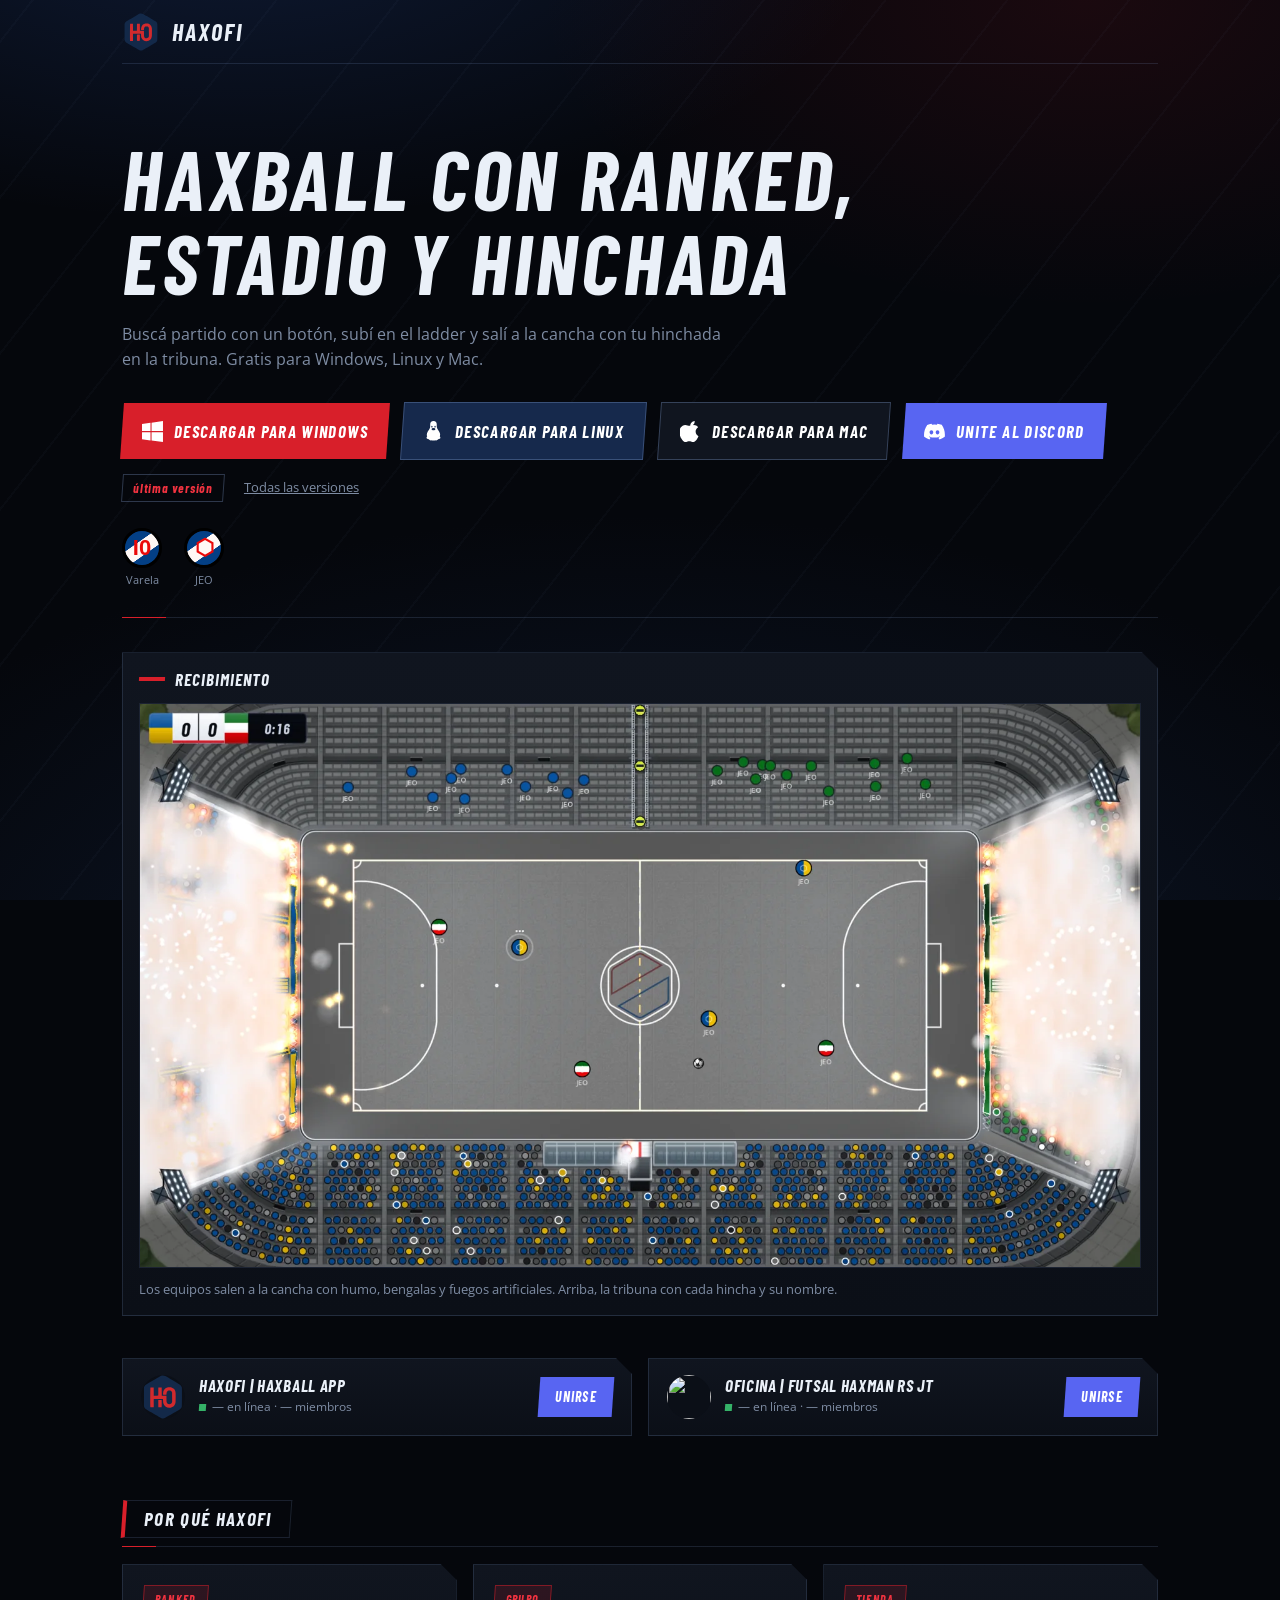
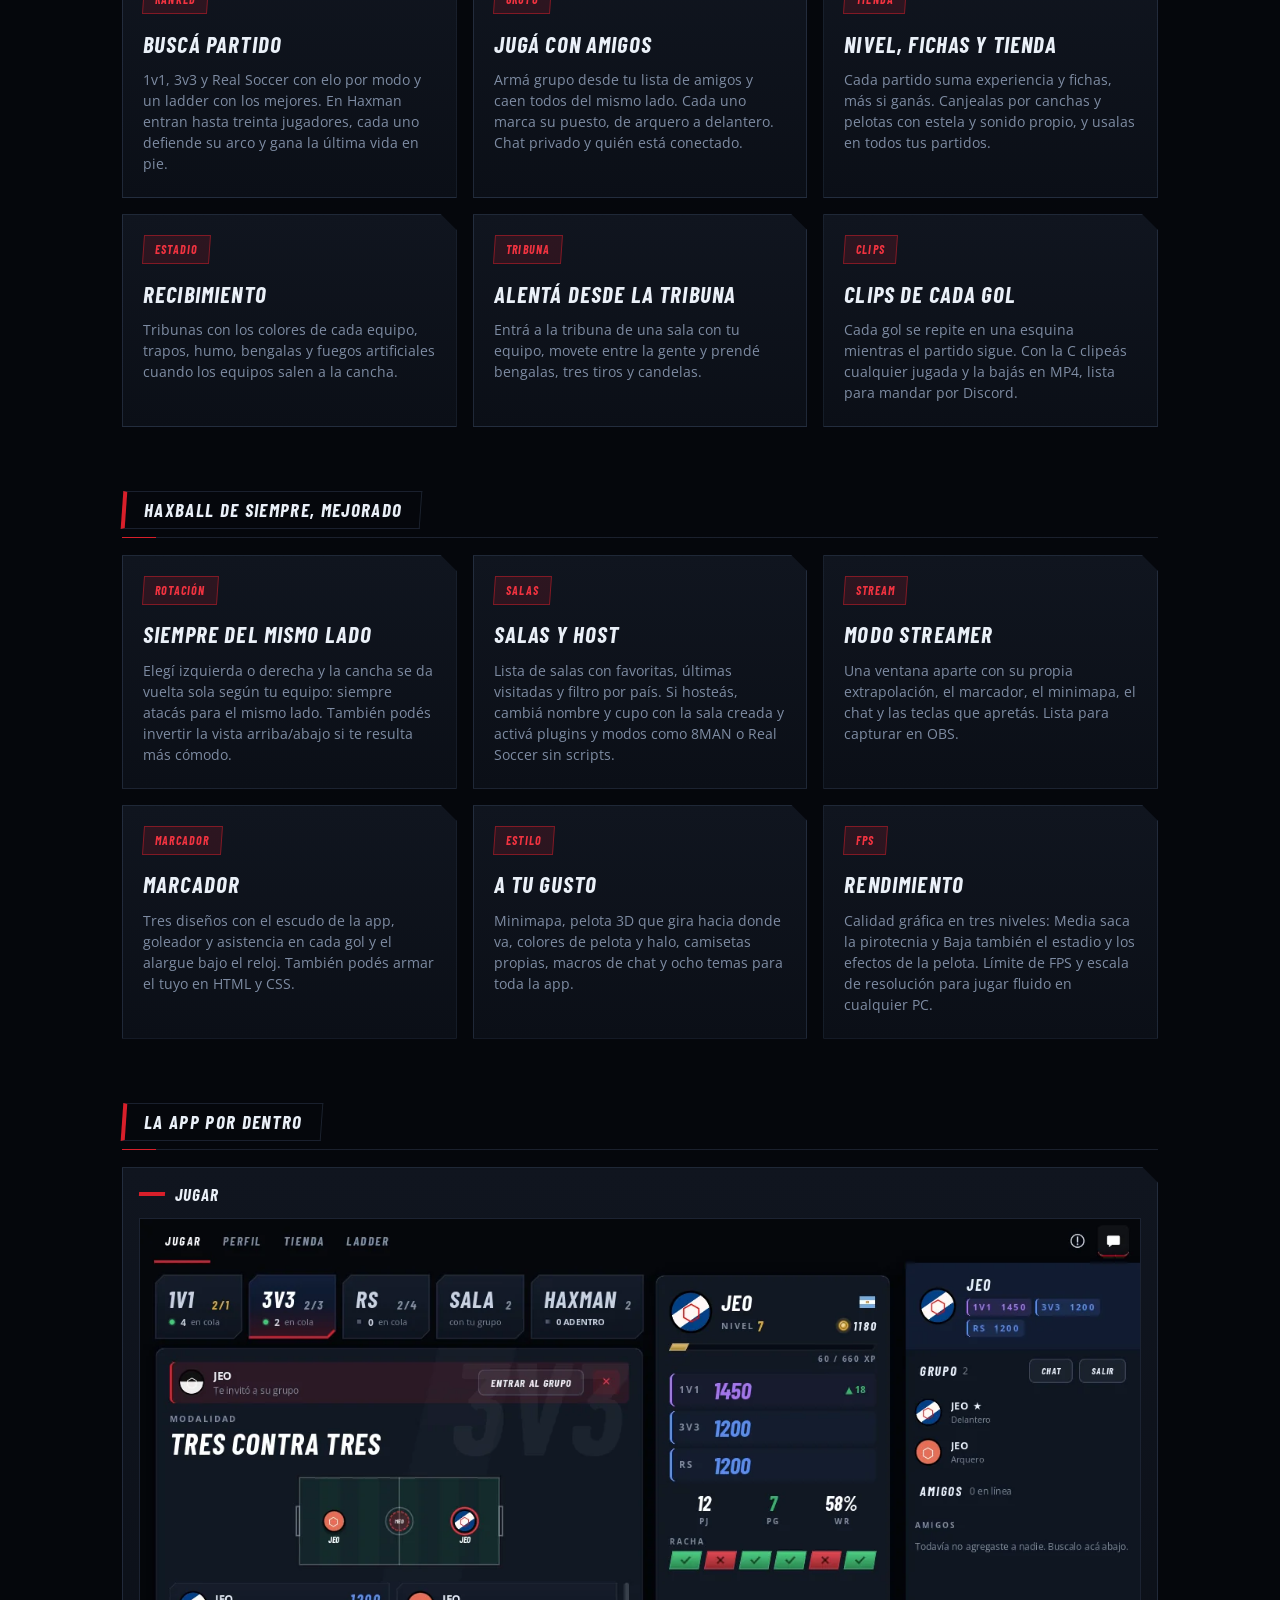
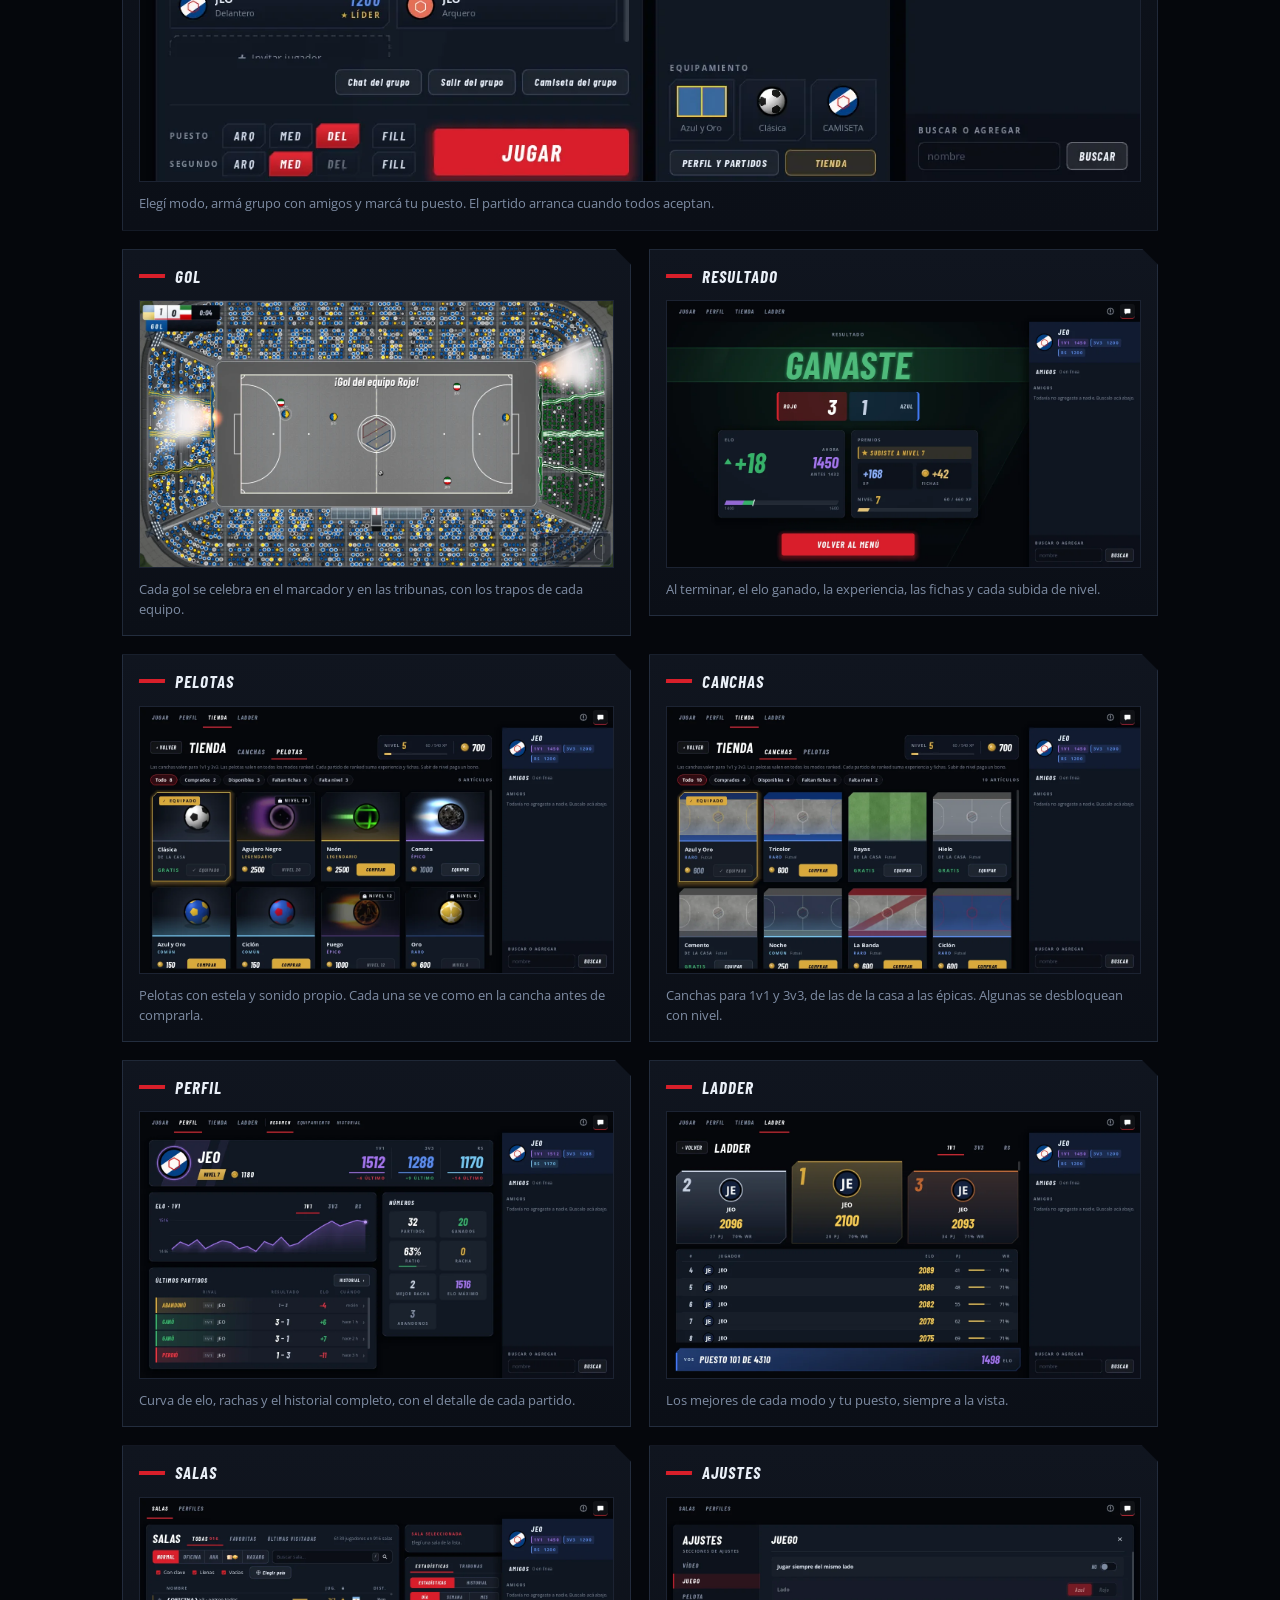
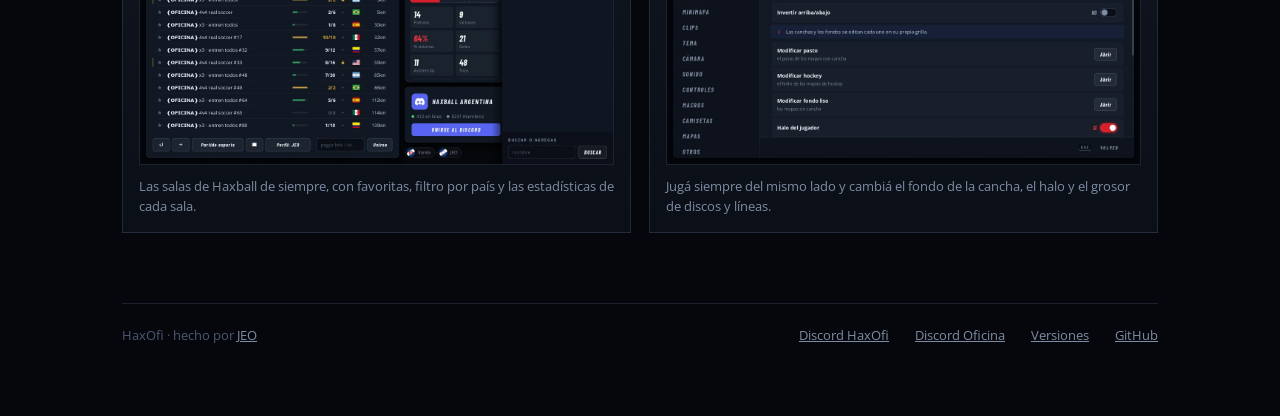
==== docs/index.html @ 893c70a1 "Add HaxOfi landing page" ====
<!doctype html>
<html lang="es">
<head>
<meta charset="utf-8">
<meta name="viewport" content="width=device-width, initial-scale=1">
<title>HaxOfi · Haxball App</title>
<meta name="description" content="HaxOfi: Haxball gratis con ranked, Haxman, tienda, estadio con hinchada, clips de cada gol y más. Para Windows, Linux y Mac.">
<meta property="og:type" content="website">
<meta property="og:site_name" content="HaxOfi">
<meta property="og:title" content="HaxOfi · Haxball App">
<meta property="og:description" content="Haxball gratis con ranked 1v1, 3v3, Real Soccer y Haxman, tienda de canchas y pelotas, estadio con recibimiento, tribuna y clips. Para Windows, Linux y Mac.">
<meta property="og:url" content="https://haxofi.com/">
<meta property="og:image" content="https://haxofi.com/assets/og.jpg">
<meta name="twitter:card" content="summary_large_image">
<meta name="theme-color" content="#D81F2A">
<link rel="icon" href="assets/haxofi-icon.svg">
<link rel="preconnect" href="https://fonts.googleapis.com">
<link rel="preconnect" href="https://fonts.gstatic.com" crossorigin>
<link href="https://fonts.googleapis.com/css2?family=Barlow+Condensed:ital,wght@1,600;1,700&family=Open+Sans:wght@400;600&display=swap" rel="stylesheet">
<style>
/* ============================================================
   HaxOfi landing · BLADE design language (design/preview.html)
   ============================================================ */
:root{
  --ink:#05070C; --steel-a:#10151F; --steel-b:#0B0F17; --navy:#16294C;
  --edge:rgba(140,170,220,.16); --edge-2:rgba(140,170,220,.30);
  --text:#EAF0F8; --dim:#7E8CA3; --dim-2:#4C5870;
  --red:#D81F2A; --red-hot:#F23340; --blue:#3D7BFF; --green:#35B268; --gold:#D9A93C;
  --display:"Barlow Condensed","Archivo Narrow","Arial Narrow","Roboto Condensed",sans-serif;
  --body:"Open Sans",system-ui,"Segoe UI",sans-serif;
  --skew:-4deg;
}
*{box-sizing:border-box}
html{scroll-behavior:smooth}
@media (prefers-reduced-motion:reduce){html{scroll-behavior:auto}}
body{margin:0;background:var(--ink);color:var(--text);font-family:var(--body);
  font-size:15px;line-height:1.55;-webkit-font-smoothing:antialiased}
h1,h2,h3{margin:0}
a{color:inherit}
img{max-width:100%;display:block}
.disp{font-family:var(--display);font-style:italic;font-weight:700;
  text-transform:uppercase;letter-spacing:.045em;line-height:1}

/* floodlit night-stadium backdrop */
.bg{position:fixed;inset:0;z-index:0;pointer-events:none;background:var(--ink)}
.bg::before{content:"";position:absolute;inset:0;background:
  radial-gradient(1100px 520px at 18% -10%, rgba(61,123,255,.16), transparent 60%),
  radial-gradient(1000px 560px at 85% 0%, rgba(216,31,42,.10), transparent 55%),
  radial-gradient(1400px 800px at 50% 115%, rgba(22,41,76,.55), transparent 65%)}
.bg::after{content:"";position:absolute;inset:0;background:
  repeating-linear-gradient(-52deg, rgba(140,170,220,.028) 0 2px, transparent 2px 96px)}

.stage{position:relative;z-index:1;max-width:1080px;margin:0 auto;padding:0 22px 70px}

/* topbar */
.topbar{display:flex;align-items:center;gap:14px;height:64px;border-bottom:1px solid var(--edge)}
.logo-img{height:38px;width:auto}
.logo-txt{font-size:24px;letter-spacing:.08em;color:var(--text);margin-left:-2px}
.top-sp{flex:1}

/* hero */
.hero{padding:72px 0 30px;text-align:left;position:relative}
.hero h1{font-size:clamp(44px,7.5vw,84px);color:var(--text)}
.hero::after{content:"";position:absolute;left:0;bottom:0;height:1px;right:0;
  background:linear-gradient(90deg,var(--red) 0 44px,var(--edge) 44px)}

/* download blades */
.dl-row{display:flex;flex-wrap:wrap;gap:14px;align-items:center;margin:30px 0 8px}
.btn-game{position:relative;border:0;color:#fff;font-family:var(--display);font-style:italic;
  font-weight:700;text-transform:uppercase;letter-spacing:.08em;font-size:17px;text-decoration:none;
  padding:15px 20px;transform:skewX(var(--skew));overflow:hidden;transition:filter .12s;
  display:inline-flex;align-items:center;gap:11px}
.btn-game > span,.btn-game > svg{transform:skewX(4deg)}
.btn-game svg{width:21px;height:21px;fill:currentColor;flex:none}
.btn-game::after{content:"";position:absolute;top:0;bottom:0;left:-40%;width:24%;
  background:rgba(255,255,255,.25);transform:skewX(-14deg);opacity:0;transition:left .3s,opacity .3s}
.btn-game:hover::after{left:115%;opacity:1}
@media (prefers-reduced-motion:reduce){.btn-game::after{display:none}}
.btn-game:focus-visible,a:focus-visible{outline:2px solid var(--blue);outline-offset:3px}
.dl-win{background:var(--red)}
.dl-win:hover{filter:brightness(1.12)}
.dl-linux{background:var(--navy);border:1px solid var(--edge-2)}
.dl-linux:hover{filter:brightness(1.3)}
.dl-mac{background:var(--steel-a);border:1px solid var(--edge-2)}
.dl-mac:hover{filter:brightness(1.4)}
.hero-sub{max-width:620px;margin:18px 0 0;color:var(--dim);font-size:16px}
.hero-shots{margin-top:34px}
.dl-discord{background:#5865f2}
.dl-discord:hover{filter:brightness(1.1)}
.dl-meta{display:flex;flex-wrap:wrap;gap:8px 20px;align-items:center;color:var(--dim);font-size:12.5px;margin:14px 0 0}
.dl-meta a{color:var(--dim)}
.dl-meta a:hover{color:var(--text)}
.ver-plate{display:inline-block;padding:3px 10px;border:1px solid var(--edge-2);
  transform:skewX(var(--skew));font-family:var(--display);font-style:italic;font-weight:700;
  font-size:13px;letter-spacing:.06em;color:var(--red-hot)}
.ver-plate > span{display:inline-block;transform:skewX(4deg)}

/* discord cards */
.dc-row{display:grid;grid-template-columns:1fr 1fr;gap:16px;margin-top:42px}
@media (max-width:820px){.dc-row{grid-template-columns:1fr}}
.dc{display:flex;align-items:center;gap:14px;padding:16px 18px}
.dc-av{width:44px;height:44px;flex:none;border-radius:50%;background:#0B0F17;object-fit:cover}
.dc-info{min-width:0;flex:1}
.dc-name{font-size:17px;letter-spacing:.04em;color:var(--text);white-space:nowrap;
  overflow:hidden;text-overflow:ellipsis}
.dc-counts{margin-top:4px;color:var(--dim);font-size:12px;display:flex;align-items:center}
.dot{width:7px;height:7px;display:inline-block;margin-right:6px;transform:skewX(var(--skew))}
.dot.on{background:var(--green)}
.dc-join{font-size:14px;padding:9px 16px;flex:none}

/* unsigned-app notice modal */
.notice-overlay{position:fixed;inset:0;z-index:50;display:none;align-items:center;
  justify-content:center;background:rgba(3,5,9,.72);padding:22px}
.notice-overlay.open{display:flex}
.notice{max-width:440px;padding:22px 24px 24px}
.notice h3{font-family:var(--display);font-style:italic;font-weight:700;text-transform:uppercase;
  letter-spacing:.05em;font-size:22px;color:var(--text);margin-bottom:10px}
.notice p{margin:0 0 10px;color:var(--dim);font-size:13.5px}
.notice p b{color:var(--text);font-weight:600}
.notice .btn-game{margin-top:8px;font-size:15px;padding:11px 20px;background:var(--red);cursor:pointer}
.mac-pick-row{display:flex;flex-wrap:wrap;gap:12px;margin-top:6px}
.mac-pick-row small{font-size:12px;opacity:.75;margin-left:4px}

/* collaborator discs — same kit swatch as the app (/colors red 55 EB0909 033F85 FFF8F5 033F85) */
.collabs{display:flex;gap:22px;margin-top:26px}
.collab{display:flex;flex-direction:column;align-items:center;gap:3px;text-decoration:none}
.cm-swatch{position:relative;width:40px;height:40px;border-radius:50%;border:3px solid #000;
  overflow:hidden;flex:none}
.cm-stripes{position:absolute;inset:0;transform:rotate(55deg);
  background:linear-gradient(90deg,#033F85 0%,#033F85 29.2%,#FFF8F5 30.8%,#FFF8F5 69.2%,#033F85 70.8%,#033F85 100%)}
.cm-swtext{position:absolute;inset:0;display:flex;align-items:center;justify-content:center;
  font-family:Arial,sans-serif;font-weight:bold;font-size:22px;color:#EB0909}
.collab-name{font-size:11px;color:var(--dim)}
.collab:hover .collab-name{color:var(--text)}
.collab:hover .cm-swatch{filter:brightness(1.15)}

/* section blade header */
.blade{position:relative;display:flex;align-items:baseline;gap:12px;margin:64px 0 26px;height:38px}
.blade .plate{position:relative;display:flex;align-items:center;height:100%;padding:0 18px;
  border:1px solid var(--edge);border-left:4px solid var(--red);transform:skewX(var(--skew))}
.blade .plate > span{transform:skewX(4deg);font-family:var(--display);font-style:italic;
  font-weight:700;text-transform:uppercase;letter-spacing:.07em;font-size:19px;color:var(--text);
  white-space:nowrap}
.blade::after{content:"";position:absolute;left:0;right:0;bottom:-9px;height:1px;
  background:linear-gradient(90deg,var(--red) 0 34px,var(--edge) 34px)}

/* feature cards */
.feat-grid{display:grid;grid-template-columns:repeat(3,1fr);gap:16px}
@media (max-width:820px){.feat-grid{grid-template-columns:1fr}}
.panel{position:relative;background:linear-gradient(180deg,var(--steel-a),var(--steel-b));
  border:1px solid var(--edge);
  clip-path:polygon(0 0, calc(100% - 16px) 0, 100% 16px, 100% 100%, 0 100%)}
.feat{padding:20px 20px 22px}
.feat .fk{display:inline-block;padding:4px 11px;margin-bottom:13px;background:rgba(216,31,42,.14);
  border:1px solid rgba(216,31,42,.5);transform:skewX(var(--skew));
  font-family:var(--display);font-style:italic;font-weight:700;font-size:12px;
  letter-spacing:.1em;text-transform:uppercase;color:var(--red-hot)}
.feat .fk > span{display:inline-block;transform:skewX(4deg)}
.feat h3{font-family:var(--display);font-style:italic;font-weight:700;text-transform:uppercase;
  letter-spacing:.05em;font-size:23px;color:var(--text);margin-bottom:8px}
.feat p{margin:0;color:var(--dim);font-size:13.5px}

/* gallery */
.shot-grid{display:grid;grid-template-columns:1fr 1fr;gap:18px;align-items:start}
@media (max-width:820px){.shot-grid{grid-template-columns:1fr}}
.shot{display:flex;flex-direction:column}
.shot.wide{grid-column:1 / -1}
.shot-head{display:flex;align-items:baseline;gap:10px;padding:13px 16px 11px}
.shot-head .t{font-family:var(--display);font-style:italic;font-weight:700;text-transform:uppercase;
  letter-spacing:.06em;font-size:17px;color:var(--text)}
.shot-head .bar{width:26px;height:4px;background:var(--red);transform:skewX(var(--skew));flex:none;align-self:center}
.shot-img{position:relative;margin:0 16px;border:1px solid var(--edge);background:#070A11;
  overflow:hidden}
.shot-img.missing{aspect-ratio:16/10}
.shot-img img{width:100%;height:auto}
.shot-img .ph{position:absolute;inset:0;display:none;align-items:center;justify-content:center;
  color:var(--dim-2);font-family:var(--display);font-style:italic;font-weight:700;
  text-transform:uppercase;letter-spacing:.1em;font-size:15px;
  background:repeating-linear-gradient(-52deg, rgba(140,170,220,.04) 0 2px, transparent 2px 26px)}
.shot-img.missing .ph{display:flex}
.shot-img.missing img{display:none}
.shot p{margin:0;padding:11px 16px 16px;color:var(--dim);font-size:13px}

/* footer */
footer{margin-top:70px;border-top:1px solid var(--edge);padding-top:22px;
  display:flex;flex-wrap:wrap;gap:10px 26px;align-items:center;color:var(--dim-2);font-size:12.5px}
footer a{color:var(--dim)}
footer a:hover{color:var(--text)}
footer .sp{flex:1}
</style>
</head>
<body>
<div class="bg" aria-hidden="true"></div>
<div class="stage">

  <header class="topbar">
    <img class="logo-img" src="assets/haxofi-icon.svg" alt="">
    <span class="logo-txt disp">HaxOfi</span>
    <div class="top-sp"></div>
  </header>

  <section class="hero">
    <h1 class="disp">Haxball con ranked,<br>estadio y hinchada</h1>
    <p class="hero-sub">Buscá partido con un botón, subí en el ladder y salí a la cancha con tu hinchada
      en la tribuna. Gratis para Windows, Linux y Mac.</p>

    <div class="dl-row">
      <a class="btn-game dl-win" id="dl-win" href="https://github.com/JuegoEnOficina/HaxOfi/releases/latest">
        <svg viewBox="0 0 16 16" aria-hidden="true"><path d="M0 2.3 6.5 1.4v6.3H0V2.3zm7.3-1L16 0v7.7H7.3V1.3zM0 8.5h6.5v6.3L0 13.9V8.5zm7.3 0H16V16l-8.7-1.2V8.5z"/></svg>
        <span>Descargar para Windows</span>
      </a>
      <a class="btn-game dl-linux" id="dl-linux" href="https://github.com/JuegoEnOficina/HaxOfi/releases/latest">
        <svg viewBox="0 0 16 16" aria-hidden="true"><path d="M8 0C6.3 0 5.5 1.2 5.5 2.6c0 1 .1 1.8-.2 2.7-.5 1.2-1.7 2.4-2.2 4-.3.9-.2 1.8.1 2.5-.4.3-.6.8-.4 1.3.2.4.6.5 1 .6.4.1.8.4 1.2.7.5.4 1.1.5 1.5.2.3.2.9.3 1.5.3s1.2-.1 1.5-.3c.4.3 1 .2 1.5-.2.4-.3.8-.6 1.2-.7.4-.1.8-.2 1-.6.2-.5 0-1-.4-1.3.3-.7.4-1.6.1-2.5-.5-1.6-1.7-2.8-2.2-4-.3-.9-.2-1.7-.2-2.7C10.5 1.2 9.7 0 8 0zM6.8 3.6c.3 0 .5.3.5.7s-.2.7-.5.7-.5-.3-.5-.7.2-.7.5-.7zm2.4 0c.3 0 .5.3.5.7s-.2.7-.5.7-.5-.3-.5-.7.2-.7.5-.7zM8 5.4c.6 0 1.5.4 1.5.8 0 .3-.8.9-1.5.9s-1.5-.6-1.5-.9c0-.4.9-.8 1.5-.8z"/></svg>
        <span>Descargar para Linux</span>
      </a>
      <a class="btn-game dl-mac" id="dl-mac" href="base-mac-apple/">
        <svg viewBox="0 0 16 16" aria-hidden="true"><path d="M11.2 0c.1 1-.3 2-.9 2.7-.6.7-1.6 1.3-2.5 1.2-.1-1 .4-2 .9-2.6C9.3.6 10.4.1 11.2 0zM14.1 11.6c-.4.9-.6 1.3-1.1 2.1-.7 1.1-1.8 2.4-3 2.4-1.1 0-1.4-.7-2.9-.7s-1.8.7-2.9.7C3 16.1 2 14.9 1.3 13.8-.7 10.7-.9 7.1.4 5.2c.9-1.4 2.3-2.2 3.6-2.2 1.4 0 2.2.7 3.3.7 1.1 0 1.8-.7 3.3-.7 1.2 0 2.4.6 3.3 1.7-2.9 1.6-2.4 5.7.2 6.9z"/></svg>
        <span>Descargar para Mac</span>
      </a>
      <a class="btn-game dl-discord" href="https://discord.gg/u4h9cDYnM7" rel="noopener">
        <svg viewBox="0 0 24 24" aria-hidden="true"><path d="M20.3 4.4A19.8 19.8 0 0 0 15.4 3c-.2.4-.5.9-.6 1.3a18.3 18.3 0 0 0-5.5 0C9.1 3.9 8.8 3.4 8.6 3a19.7 19.7 0 0 0-4.9 1.5C.6 9.1-.3 13.6.2 18.1a19.9 19.9 0 0 0 6 3c.5-.7.9-1.4 1.3-2.1-.7-.3-1.4-.6-2-1l.5-.4a14.2 14.2 0 0 0 12 0l.5.4c-.6.4-1.3.7-2 1 .4.7.8 1.4 1.3 2.1a19.8 19.8 0 0 0 6-3c.6-5.2-.9-9.7-3.5-13.7ZM8.5 15.3c-1.2 0-2.1-1.1-2.1-2.4s.9-2.4 2.1-2.4 2.2 1.1 2.1 2.4c0 1.3-.9 2.4-2.1 2.4Zm7 0c-1.2 0-2.1-1.1-2.1-2.4s.9-2.4 2.1-2.4 2.2 1.1 2.1 2.4c0 1.3-.9 2.4-2.1 2.4Z"/></svg>
        <span>Unite al Discord</span>
      </a>
    </div>
    <div class="dl-meta">
      <span class="ver-plate" id="ver-plate"><span>última versión</span></span>
      <a href="https://github.com/JuegoEnOficina/HaxOfi/releases" rel="noopener">Todas las versiones</a>
    </div>
    <div class="collabs">
      <a class="collab" href="https://discord.com/users/1012869065653616771" rel="noopener">
        <span class="cm-swatch"><span class="cm-stripes"></span><span class="cm-swtext">I0</span></span>
        <span class="collab-name">Varela</span>
      </a>
      <a class="collab" href="https://discord.com/users/189527213601849344" rel="noopener">
        <span class="cm-swatch"><span class="cm-stripes"></span><span class="cm-swtext">⬡</span></span>
        <span class="collab-name">JEO</span>
      </a>
    </div>
  </section>

  <section class="shot-grid hero-shots">
    <div class="panel shot wide">
      <div class="shot-head"><span class="bar"></span><span class="t">Recibimiento</span></div>
      <div class="shot-img"><img src="assets/shots/recibimiento.webp" alt="Estadio lleno con humo, bengalas y la tribuna con los nombres de los hinchas" onerror="this.parentNode.classList.add('missing')"><div class="ph">captura pendiente</div></div>
      <p>Los equipos salen a la cancha con humo, bengalas y fuegos artificiales. Arriba, la tribuna con cada hincha y su nombre.</p>
    </div>
  </section>

  <section class="dc-row">
    <div class="panel dc" data-invite="u4h9cDYnM7">
      <img class="dc-av" src="assets/haxofi-icon.svg" alt="">
      <div class="dc-info">
        <div class="dc-name disp">HaxOfi | Haxball APP</div>
        <div class="dc-counts"><span class="dot on"></span><span class="dc-on">—</span>&nbsp;en línea ·&nbsp;<span class="dc-total">—</span>&nbsp;miembros</div>
      </div>
      <a class="btn-game dl-discord dc-join" href="https://discord.gg/u4h9cDYnM7" rel="noopener"><span>Unirse</span></a>
    </div>
    <div class="panel dc" data-invite="PFgMHZg82T">
      <img class="dc-av" src="" alt="">
      <div class="dc-info">
        <div class="dc-name disp">OFICINA | FUTSAL HAXMAN RS JT</div>
        <div class="dc-counts"><span class="dot on"></span><span class="dc-on">—</span>&nbsp;en línea ·&nbsp;<span class="dc-total">—</span>&nbsp;miembros</div>
      </div>
      <a class="btn-game dl-discord dc-join" href="https://discord.gg/PFgMHZg82T" rel="noopener"><span>Unirse</span></a>
    </div>
  </section>

  <div class="blade"><div class="plate"><span>Por qué HaxOfi</span></div></div>
  <section class="feat-grid">
    <div class="panel feat">
      <div class="fk"><span>Ranked</span></div>
      <h3>Buscá partido</h3>
      <p>1v1, 3v3 y Real Soccer con elo por modo y un ladder con los mejores. En Haxman entran hasta treinta jugadores, cada uno defiende su arco y gana la última vida en pie.</p>
    </div>
    <div class="panel feat">
      <div class="fk"><span>Grupo</span></div>
      <h3>Jugá con amigos</h3>
      <p>Armá grupo desde tu lista de amigos y caen todos del mismo lado. Cada uno marca su puesto, de arquero a delantero. Chat privado y quién está conectado.</p>
    </div>
    <div class="panel feat">
      <div class="fk"><span>Tienda</span></div>
      <h3>Nivel, fichas y tienda</h3>
      <p>Cada partido suma experiencia y fichas, más si ganás. Canjealas por canchas y pelotas con estela y sonido propio, y usalas en todos tus partidos.</p>
    </div>
    <div class="panel feat">
      <div class="fk"><span>Estadio</span></div>
      <h3>Recibimiento</h3>
      <p>Tribunas con los colores de cada equipo, trapos, humo, bengalas y fuegos artificiales cuando los equipos salen a la cancha.</p>
    </div>
    <div class="panel feat">
      <div class="fk"><span>Tribuna</span></div>
      <h3>Alentá desde la tribuna</h3>
      <p>Entrá a la tribuna de una sala con tu equipo, movete entre la gente y prendé bengalas, tres tiros y candelas.</p>
    </div>
    <div class="panel feat">
      <div class="fk"><span>Clips</span></div>
      <h3>Clips de cada gol</h3>
      <p>Cada gol se repite en una esquina mientras el partido sigue. Con la C clipeás cualquier jugada y la bajás en MP4, lista para mandar por Discord.</p>
    </div>
  </section>

  <div class="blade"><div class="plate"><span>Haxball de siempre, mejorado</span></div></div>
  <section class="feat-grid">
    <div class="panel feat">
      <div class="fk"><span>Rotación</span></div>
      <h3>Siempre del mismo lado</h3>
      <p>Elegí izquierda o derecha y la cancha se da vuelta sola según tu equipo: siempre atacás para el mismo lado. También podés invertir la vista arriba/abajo si te resulta más cómodo.</p>
    </div>
    <div class="panel feat">
      <div class="fk"><span>Salas</span></div>
      <h3>Salas y host</h3>
      <p>Lista de salas con favoritas, últimas visitadas y filtro por país. Si hosteás, cambiá nombre y cupo con la sala creada y activá plugins y modos como 8MAN o Real Soccer sin scripts.</p>
    </div>
    <div class="panel feat">
      <div class="fk"><span>Stream</span></div>
      <h3>Modo streamer</h3>
      <p>Una ventana aparte con su propia extrapolación, el marcador, el minimapa, el chat y las teclas que apretás. Lista para capturar en OBS.</p>
    </div>
    <div class="panel feat">
      <div class="fk"><span>Marcador</span></div>
      <h3>Marcador</h3>
      <p>Tres diseños con el escudo de la app, goleador y asistencia en cada gol y el alargue bajo el reloj. También podés armar el tuyo en HTML y CSS.</p>
    </div>
    <div class="panel feat">
      <div class="fk"><span>Estilo</span></div>
      <h3>A tu gusto</h3>
      <p>Minimapa, pelota 3D que gira hacia donde va, colores de pelota y halo, camisetas propias, macros de chat y ocho temas para toda la app.</p>
    </div>
    <div class="panel feat">
      <div class="fk"><span>FPS</span></div>
      <h3>Rendimiento</h3>
      <p>Calidad gráfica en tres niveles: Media saca la pirotecnia y Baja también el estadio y los efectos de la pelota. Límite de FPS y escala de resolución para jugar fluido en cualquier PC.</p>
    </div>
  </section>

  <div class="blade"><div class="plate"><span>La app por dentro</span></div></div>
  <section class="shot-grid">
    <div class="panel shot wide">
      <div class="shot-head"><span class="bar"></span><span class="t">Jugar</span></div>
      <div class="shot-img"><img src="assets/shots/ranked.webp" alt="Pantalla de ranked con un grupo de 3v3 armado" loading="lazy" onerror="this.parentNode.classList.add('missing')"><div class="ph">captura pendiente</div></div>
      <p>Elegí modo, armá grupo con amigos y marcá tu puesto. El partido arranca cuando todos aceptan.</p>
    </div>
    <div class="panel shot">
      <div class="shot-head"><span class="bar"></span><span class="t">Gol</span></div>
      <div class="shot-img"><img src="assets/shots/gol.webp" alt="Gol en un estadio lleno con trapos de los dos equipos" loading="lazy" onerror="this.parentNode.classList.add('missing')"><div class="ph">captura pendiente</div></div>
      <p>Cada gol se celebra en el marcador y en las tribunas, con los trapos de cada equipo.</p>
    </div>
    <div class="panel shot">
      <div class="shot-head"><span class="bar"></span><span class="t">Resultado</span></div>
      <div class="shot-img"><img src="assets/shots/resultado.webp" alt="Pantalla de victoria con elo, experiencia y fichas" loading="lazy" onerror="this.parentNode.classList.add('missing')"><div class="ph">captura pendiente</div></div>
      <p>Al terminar, el elo ganado, la experiencia, las fichas y cada subida de nivel.</p>
    </div>
    <div class="panel shot">
      <div class="shot-head"><span class="bar"></span><span class="t">Pelotas</span></div>
      <div class="shot-img"><img src="assets/shots/tienda-pelotas.webp" alt="Tienda de pelotas" loading="lazy" onerror="this.parentNode.classList.add('missing')"><div class="ph">captura pendiente</div></div>
      <p>Pelotas con estela y sonido propio. Cada una se ve como en la cancha antes de comprarla.</p>
    </div>
    <div class="panel shot">
      <div class="shot-head"><span class="bar"></span><span class="t">Canchas</span></div>
      <div class="shot-img"><img src="assets/shots/tienda-canchas.webp" alt="Tienda de canchas" loading="lazy" onerror="this.parentNode.classList.add('missing')"><div class="ph">captura pendiente</div></div>
      <p>Canchas para 1v1 y 3v3, de las de la casa a las épicas. Algunas se desbloquean con nivel.</p>
    </div>
    <div class="panel shot">
      <div class="shot-head"><span class="bar"></span><span class="t">Perfil</span></div>
      <div class="shot-img"><img src="assets/shots/perfil.webp" alt="Perfil con curva de elo e historial de partidos" loading="lazy" onerror="this.parentNode.classList.add('missing')"><div class="ph">captura pendiente</div></div>
      <p>Curva de elo, rachas y el historial completo, con el detalle de cada partido.</p>
    </div>
    <div class="panel shot">
      <div class="shot-head"><span class="bar"></span><span class="t">Ladder</span></div>
      <div class="shot-img"><img src="assets/shots/ladder.webp" alt="Ladder de 1v1 con el podio" loading="lazy" onerror="this.parentNode.classList.add('missing')"><div class="ph">captura pendiente</div></div>
      <p>Los mejores de cada modo y tu puesto, siempre a la vista.</p>
    </div>
    <div class="panel shot">
      <div class="shot-head"><span class="bar"></span><span class="t">Salas</span></div>
      <div class="shot-img"><img src="assets/shots/salas.webp" alt="Lista de salas de Haxball con estadísticas de la sala elegida" loading="lazy" onerror="this.parentNode.classList.add('missing')"><div class="ph">captura pendiente</div></div>
      <p>Las salas de Haxball de siempre, con favoritas, filtro por país y las estadísticas de cada sala.</p>
    </div>
    <div class="panel shot">
      <div class="shot-head"><span class="bar"></span><span class="t">Ajustes</span></div>
      <div class="shot-img"><img src="assets/shots/ajustes-juego.webp" alt="Ajustes de juego" loading="lazy" onerror="this.parentNode.classList.add('missing')"><div class="ph">captura pendiente</div></div>
      <p>Jugá siempre del mismo lado y cambiá el fondo de la cancha, el halo y el grosor de discos y líneas.</p>
    </div>
  </section>

  <footer>
    <span>HaxOfi · hecho por <a href="https://discord.com/users/189527213601849344" rel="noopener">JEO</a></span>
    <span class="sp"></span>
    <a href="https://discord.gg/u4h9cDYnM7" rel="noopener">Discord HaxOfi</a>
    <a href="https://discord.gg/PFgMHZg82T" rel="noopener">Discord Oficina</a>
    <a href="https://github.com/JuegoEnOficina/HaxOfi/releases" rel="noopener">Versiones</a>
    <a href="https://github.com/JuegoEnOficina/HaxOfi" rel="noopener">GitHub</a>
  </footer>
</div>

<div class="notice-overlay" id="win-notice" role="dialog" aria-modal="true" aria-labelledby="win-notice-title">
  <div class="panel notice">
    <h3 id="win-notice-title">Ya se está descargando</h3>
    <p>La app no está firmada digitalmente, así que al abrirla Windows puede mostrar
      un aviso de SmartScreen: es solo que no compramos el certificado de firma.</p>
    <p>Si aparece el aviso, hacé clic en <b>Más información</b> y después en
      <b>Ejecutar de todas formas</b>.</p>
    <p>SmartScreen no es un antivirus, solo avisa que la app no tiene firma: al continuar,
      tu antivirus sigue revisando la app como siempre.</p>
    <button class="btn-game" id="win-notice-ok"><span>Entendido</span></button>
  </div>
</div>

<div class="notice-overlay" id="mac-pick" role="dialog" aria-modal="true" aria-labelledby="mac-pick-title">
  <div class="panel notice">
    <h3 id="mac-pick-title">¿Qué Mac tenés?</h3>
    <p>Abrí el menú Apple y entrá a <b>Acerca de esta Mac</b>. Si en <b>Chip</b> dice Apple M1, M2 o
      posterior, es Apple Silicon. Si dice <b>Procesador</b> Intel, es Intel.</p>
    <div class="mac-pick-row">
      <a class="btn-game" id="dl-mac-apple" href="base-mac-apple/"><span>Apple Silicon<small></small></span></a>
      <a class="btn-game" id="dl-mac-intel" href="base-mac-intel/"><span>Intel<small></small></span></a>
    </div>
  </div>
</div>

<div class="notice-overlay" id="mac-notice" role="dialog" aria-modal="true" aria-labelledby="mac-notice-title">
  <div class="panel notice">
    <h3 id="mac-notice-title">Ya se está descargando</h3>
    <p>La app no está firmada por Apple, así que la primera vez macOS la bloquea al abrirla.</p>
    <p>Abrí el .dmg y arrastrá HaxOfi a <b>Aplicaciones</b>. Abrila una vez, cerrá el aviso y
      entrá a <b>Ajustes del Sistema</b>, <b>Privacidad y seguridad</b>. Abajo aparece HaxOfi:
      hacé clic en <b>Abrir igualmente</b>.</p>
    <p>Si macOS dice que la app está dañada, abrí la Terminal y pegá
      <b>xattr -cr /Applications/HaxOfi.app</b></p>
    <button class="btn-game" id="mac-notice-ok"><span>Entendido</span></button>
  </div>
</div>

<script src="dl.js"></script>
<script>
// Point the download buttons straight at the assets (the slug pages navigate away, and the page has to stay put
// for the SmartScreen/Gatekeeper notice). Links already point at the releases page or slug pages as a fallback.
(function () {
  window.haxofiDownloads.then(function (download) {
    function fill(linkId, slug) {
      var found = download(slug);
      if (found) document.getElementById(linkId).href = found.url;
      return found;
    }
    var win = fill('dl-win', 'base');
    fill('dl-linux', 'base-linux');
    // Mac builds can lag behind (none since 1.5.0), so each choice names the version it downloads.
    [['dl-mac-apple', 'base-mac-apple'], ['dl-mac-intel', 'base-mac-intel']].forEach(function (choice) {
      var found = fill(choice[0], choice[1]);
      if (found) document.querySelector('#' + choice[0] + ' small').textContent = found.tag;
    });
    if (win) document.querySelector('#ver-plate span').textContent = win.tag;
  });

  var macPick = document.getElementById('mac-pick');
  document.getElementById('dl-mac').addEventListener('click', function (e) {
    e.preventDefault();
    macPick.classList.add('open');
  });
  // Backdrop click cancels; a choice downloads and closes the picker, then the Gatekeeper notice opens.
  macPick.addEventListener('click', function (e) {
    if (e.target === macPick || e.target.closest('a')) macPick.classList.remove('open');
  });

  // Unsigned downloads: let the download start, then explain the OS warning (SmartScreen, Gatekeeper).
  function explainOnClick(noticeId, triggerIds) {
    var notice = document.getElementById(noticeId);
    triggerIds.forEach(function (triggerId) {
      document.getElementById(triggerId).addEventListener('click', function () {
        notice.classList.add('open');
      });
    });
    document.getElementById(noticeId + '-ok').addEventListener('click', function () {
      notice.classList.remove('open');
    });
    notice.addEventListener('click', function (e) {
      if (e.target === notice) notice.classList.remove('open');
    });
  }
  explainOnClick('win-notice', ['dl-win']);
  explainOnClick('mac-notice', ['dl-mac-apple', 'dl-mac-intel']);

  // Discord cards: live icon + member counts from the invite API (same source the app uses).
  document.querySelectorAll('.dc[data-invite]').forEach(function (card) {
    fetch('https://discord.com/api/v10/invites/' + card.getAttribute('data-invite') + '?with_counts=true')
      .then(function (r) { return r.ok ? r.json() : null; })
      .then(function (inv) {
        if (!inv || !inv.guild) return;
        if (inv.guild.icon) {
          card.querySelector('.dc-av').src =
            'https://cdn.discordapp.com/icons/' + inv.guild.id + '/' + inv.guild.icon + '.png?size=128';
        }
        card.querySelector('.dc-on').textContent = inv.approximate_presence_count;
        card.querySelector('.dc-total').textContent = inv.approximate_member_count;
      })
      .catch(function () { /* cards still work as plain links */ });
  });
})();
</script>
<script data-goatcounter="https://jeo.goatcounter.com/count"
        async src="//gc.zgo.at/count.js"></script>
</body>
</html>
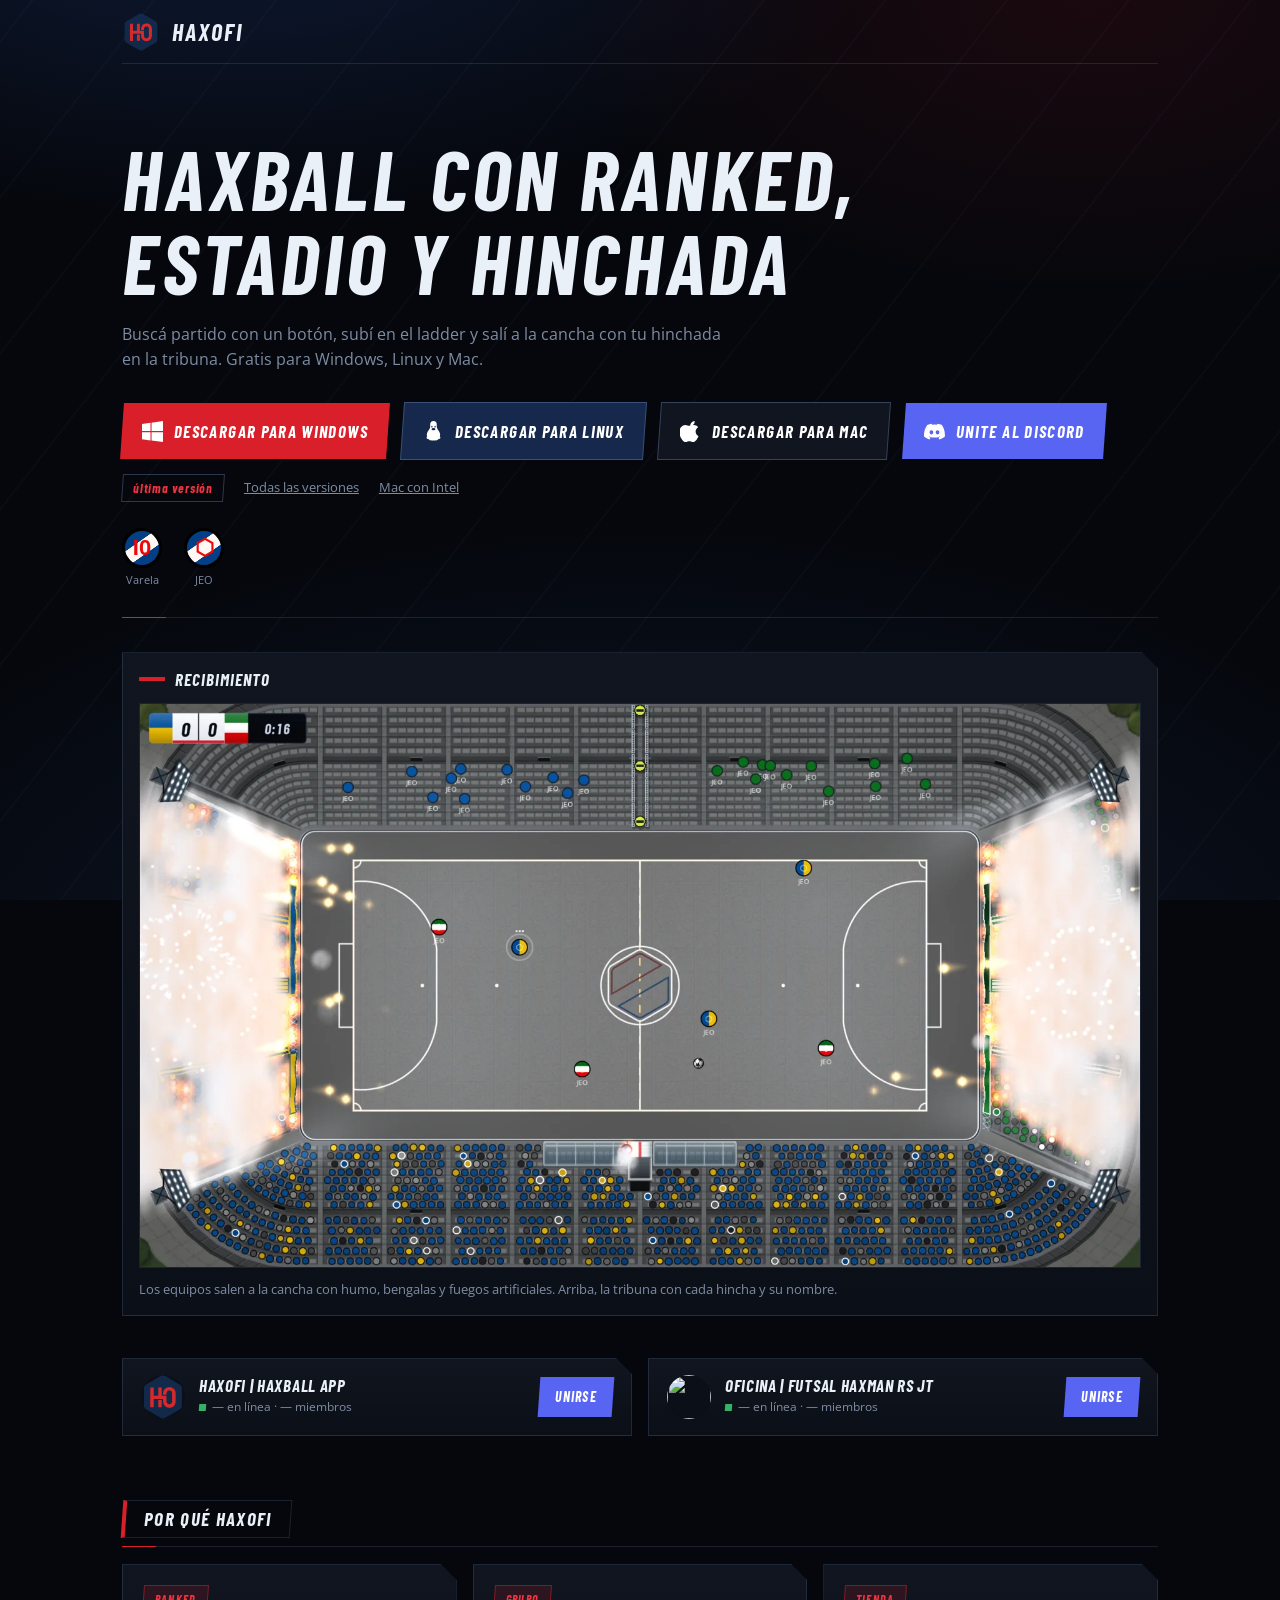
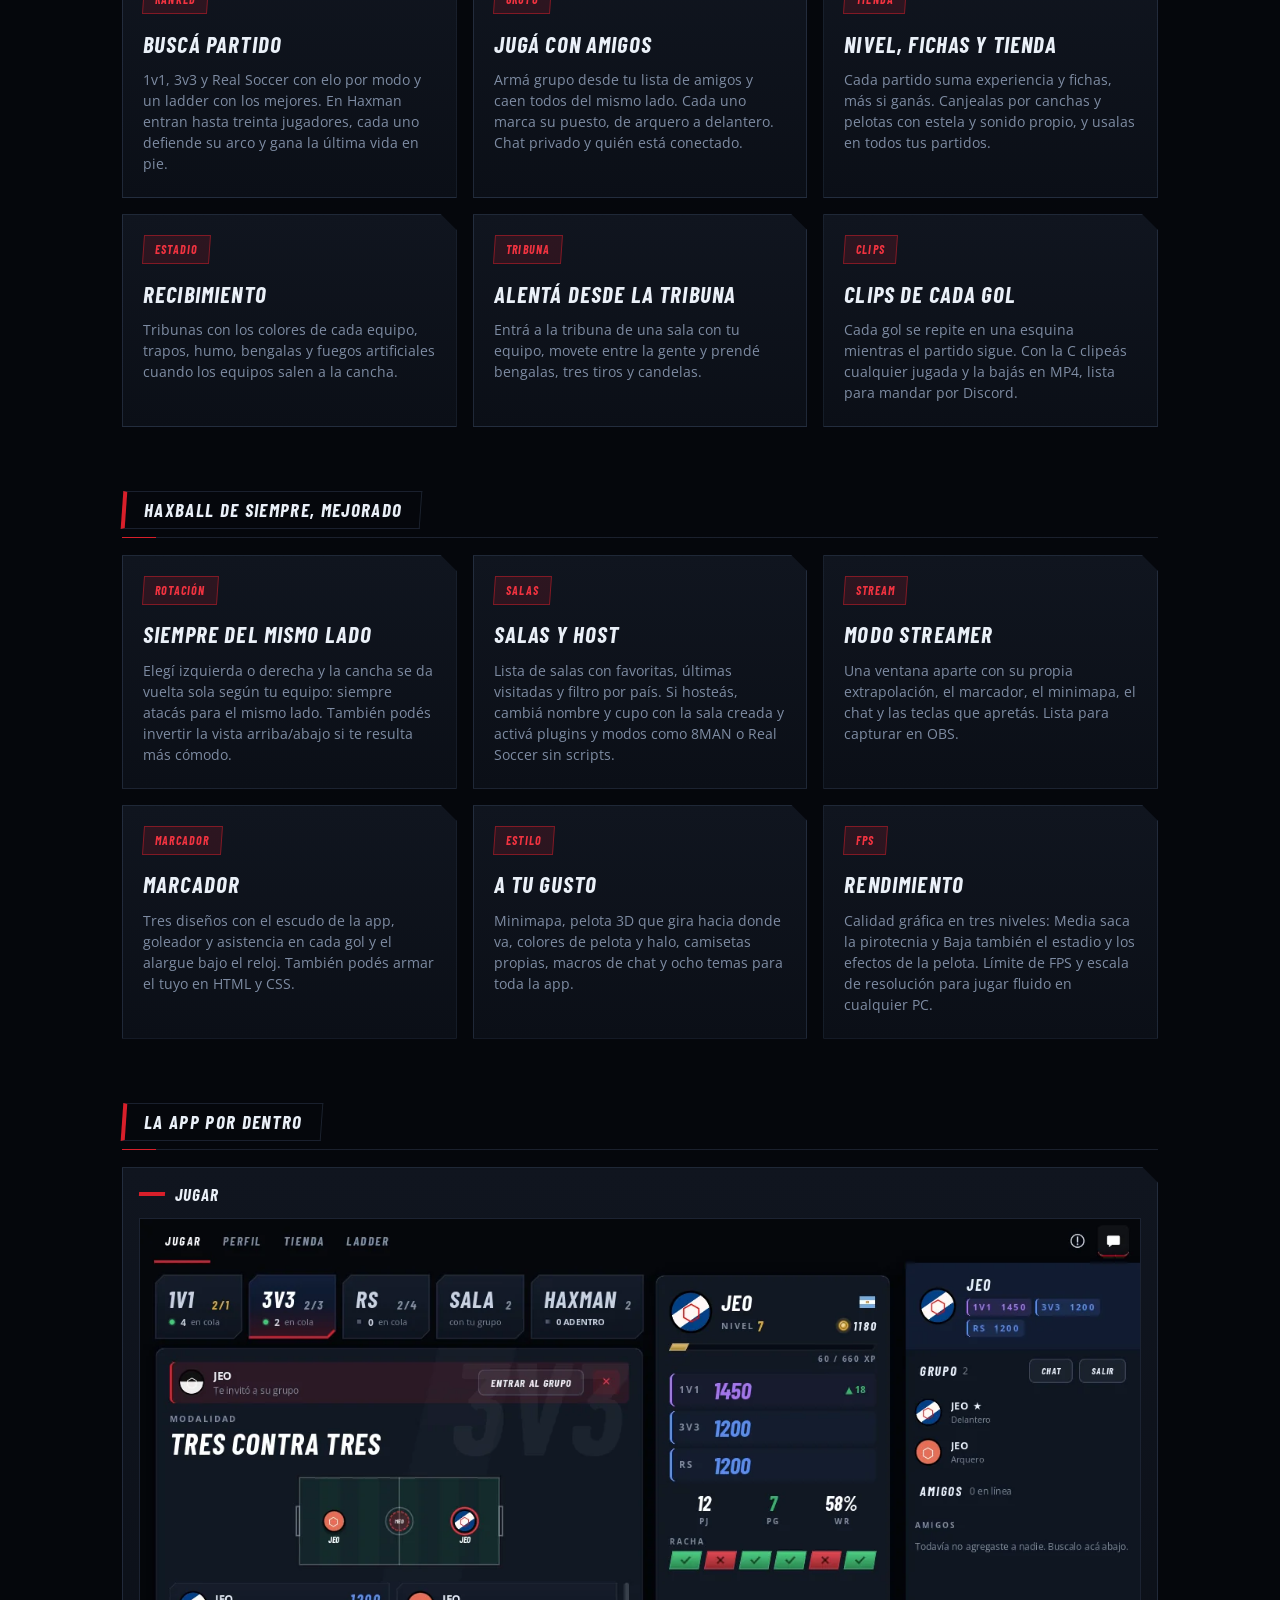
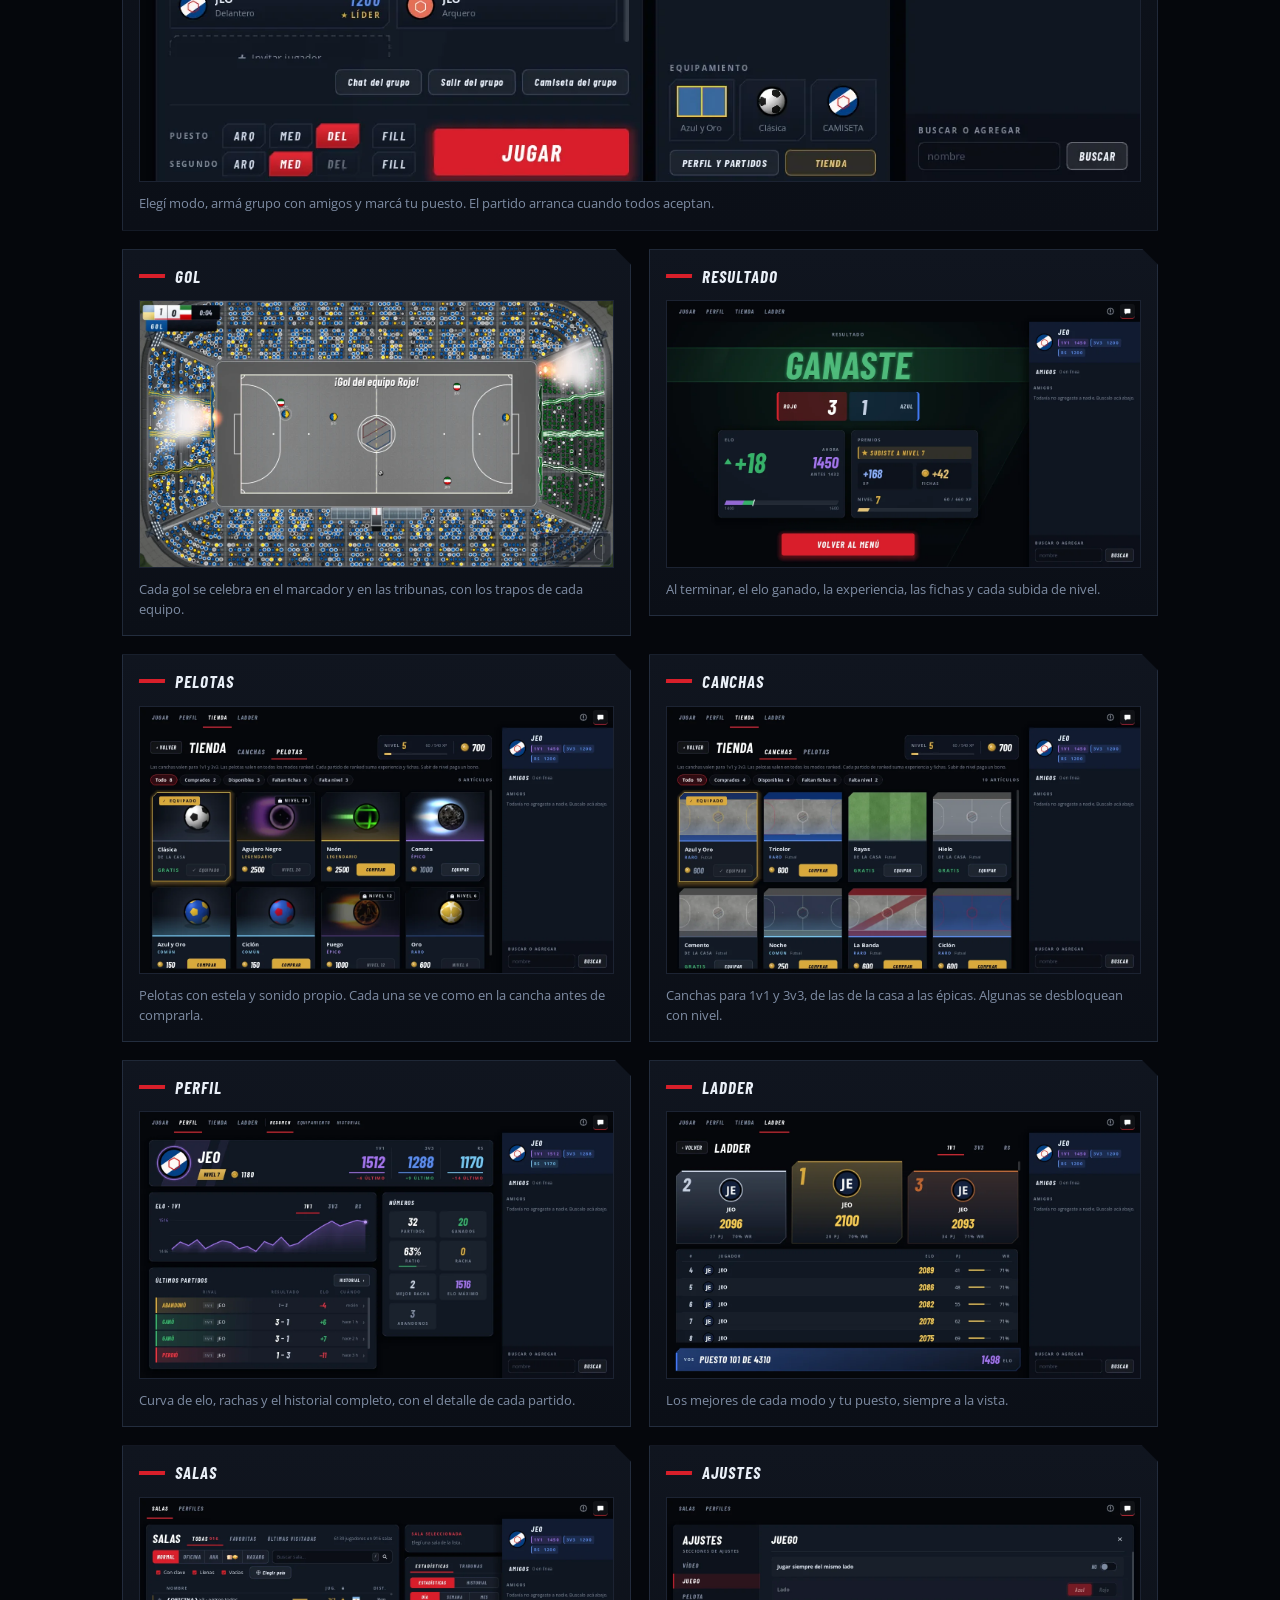
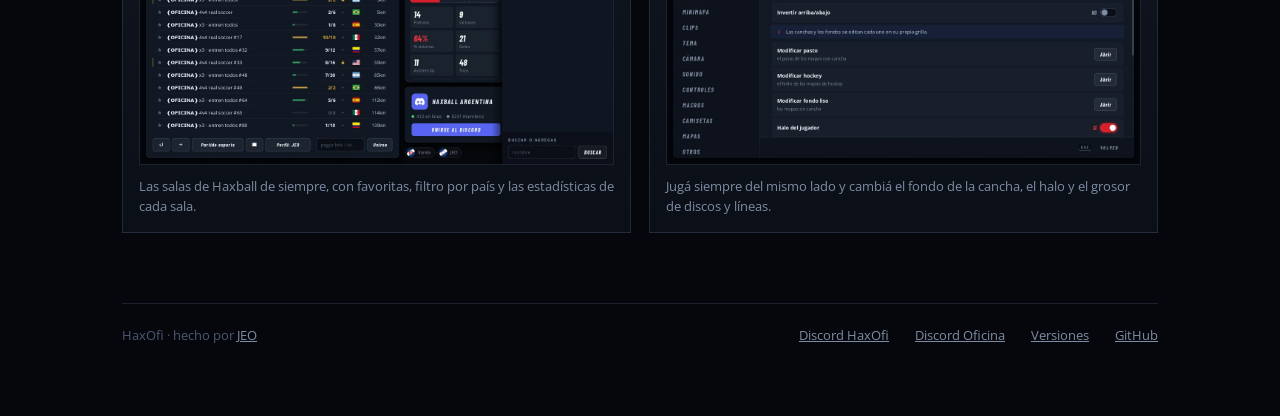
==== commit 61c45b4b: "Add HaxOfi landing page" ====
--- a/docs/index.html
+++ b/docs/index.html
@@ -118,8 +118,6 @@
 .notice p{margin:0 0 10px;color:var(--dim);font-size:13.5px}
 .notice p b{color:var(--text);font-weight:600}
 .notice .btn-game{margin-top:8px;font-size:15px;padding:11px 20px;background:var(--red);cursor:pointer}
-.mac-pick-row{display:flex;flex-wrap:wrap;gap:12px;margin-top:6px}
-.mac-pick-row small{font-size:12px;opacity:.75;margin-left:4px}
 
 /* collaborator discs — same kit swatch as the app (/colors red 55 EB0909 033F85 FFF8F5 033F85) */
 .collabs{display:flex;gap:22px;margin-top:26px}
@@ -225,6 +223,7 @@
     <div class="dl-meta">
       <span class="ver-plate" id="ver-plate"><span>última versión</span></span>
       <a href="https://github.com/JuegoEnOficina/HaxOfi/releases" rel="noopener">Todas las versiones</a>
+      <a id="dl-mac-intel" href="base-mac-intel/">Mac con Intel</a>
     </div>
     <div class="collabs">
       <a class="collab" href="https://discord.com/users/1012869065653616771" rel="noopener">
@@ -405,18 +404,6 @@
   </div>
 </div>
 
-<div class="notice-overlay" id="mac-pick" role="dialog" aria-modal="true" aria-labelledby="mac-pick-title">
-  <div class="panel notice">
-    <h3 id="mac-pick-title">¿Qué Mac tenés?</h3>
-    <p>Abrí el menú Apple y entrá a <b>Acerca de esta Mac</b>. Si en <b>Chip</b> dice Apple M1, M2 o
-      posterior, es Apple Silicon. Si dice <b>Procesador</b> Intel, es Intel.</p>
-    <div class="mac-pick-row">
-      <a class="btn-game" id="dl-mac-apple" href="base-mac-apple/"><span>Apple Silicon<small></small></span></a>
-      <a class="btn-game" id="dl-mac-intel" href="base-mac-intel/"><span>Intel<small></small></span></a>
-    </div>
-  </div>
-</div>
-
 <div class="notice-overlay" id="mac-notice" role="dialog" aria-modal="true" aria-labelledby="mac-notice-title">
   <div class="panel notice">
     <h3 id="mac-notice-title">Ya se está descargando</h3>
@@ -430,36 +417,30 @@
   </div>
 </div>
 
-<script src="dl.js"></script>
 <script>
-// Point the download buttons straight at the assets (the slug pages navigate away, and the page has to stay put
-// for the SmartScreen/Gatekeeper notice). Links already point at the releases page or slug pages as a fallback.
+// Fill download links with the latest release assets; fall back to the releases page.
 (function () {
-  window.haxofiDownloads.then(function (download) {
-    function fill(linkId, slug) {
-      var found = download(slug);
-      if (found) document.getElementById(linkId).href = found.url;
-      return found;
-    }
-    var win = fill('dl-win', 'base');
-    fill('dl-linux', 'base-linux');
-    // Mac builds can lag behind (none since 1.5.0), so each choice names the version it downloads.
-    [['dl-mac-apple', 'base-mac-apple'], ['dl-mac-intel', 'base-mac-intel']].forEach(function (choice) {
-      var found = fill(choice[0], choice[1]);
-      if (found) document.querySelector('#' + choice[0] + ' small').textContent = found.tag;
-    });
-    if (win) document.querySelector('#ver-plate span').textContent = win.tag;
-  });
-
-  var macPick = document.getElementById('mac-pick');
-  document.getElementById('dl-mac').addEventListener('click', function (e) {
-    e.preventDefault();
-    macPick.classList.add('open');
-  });
-  // Backdrop click cancels; a choice downloads and closes the picker, then the Gatekeeper notice opens.
-  macPick.addEventListener('click', function (e) {
-    if (e.target === macPick || e.target.closest('a')) macPick.classList.remove('open');
-  });
+  var FALLBACK = 'https://github.com/JuegoEnOficina/HaxOfi/releases/latest';
+  fetch('https://api.github.com/repos/JuegoEnOficina/HaxOfi/releases/latest')
+    .then(function (r) { return r.ok ? r.json() : null; })
+    .then(function (rel) {
+      if (!rel || !rel.assets) return;
+      function find(re) {
+        for (var i = 0; i < rel.assets.length; i++)
+          if (re.test(rel.assets[i].name)) return rel.assets[i].browser_download_url;
+        return FALLBACK;
+      }
+      // The base app by name: the release also carries the brand builds (AppCZAPP-*, AppNT-*), and the
+      // first -win.zip / .AppImage in the list is a brand's, so a plain suffix match served CzApp.
+      document.getElementById('dl-win').href = find(/^AppHaxOfi-[\d.]+(-[\w.]+)?-win\.zip$/i);
+      document.getElementById('dl-linux').href = find(/^HaxOfi-[\d.]+(-[\w.]+)?-x86_64\.AppImage$/i);
+      // Straight to the .dmg so the page stays put for the Gatekeeper notice (the slug pages navigate away).
+      document.getElementById('dl-mac').href = find(/^HaxOfi-[\d.]+(-[\w.]+)?-mac-arm64\.dmg$/i);
+      document.getElementById('dl-mac-intel').href = find(/^HaxOfi-[\d.]+(-[\w.]+)?-mac-x64\.dmg$/i);
+      var v = document.getElementById('ver-plate');
+      v.innerHTML = '<span>' + (rel.tag_name || '').replace(/[<>&]/g, '') + '</span>';
+    })
+    .catch(function () { /* links already point at the releases page */ });
 
   // Unsigned downloads: let the download start, then explain the OS warning (SmartScreen, Gatekeeper).
   function explainOnClick(noticeId, triggerIds) {
@@ -477,7 +458,7 @@
     });
   }
   explainOnClick('win-notice', ['dl-win']);
-  explainOnClick('mac-notice', ['dl-mac-apple', 'dl-mac-intel']);
+  explainOnClick('mac-notice', ['dl-mac', 'dl-mac-intel']);
 
   // Discord cards: live icon + member counts from the invite API (same source the app uses).
   document.querySelectorAll('.dc[data-invite]').forEach(function (card) {
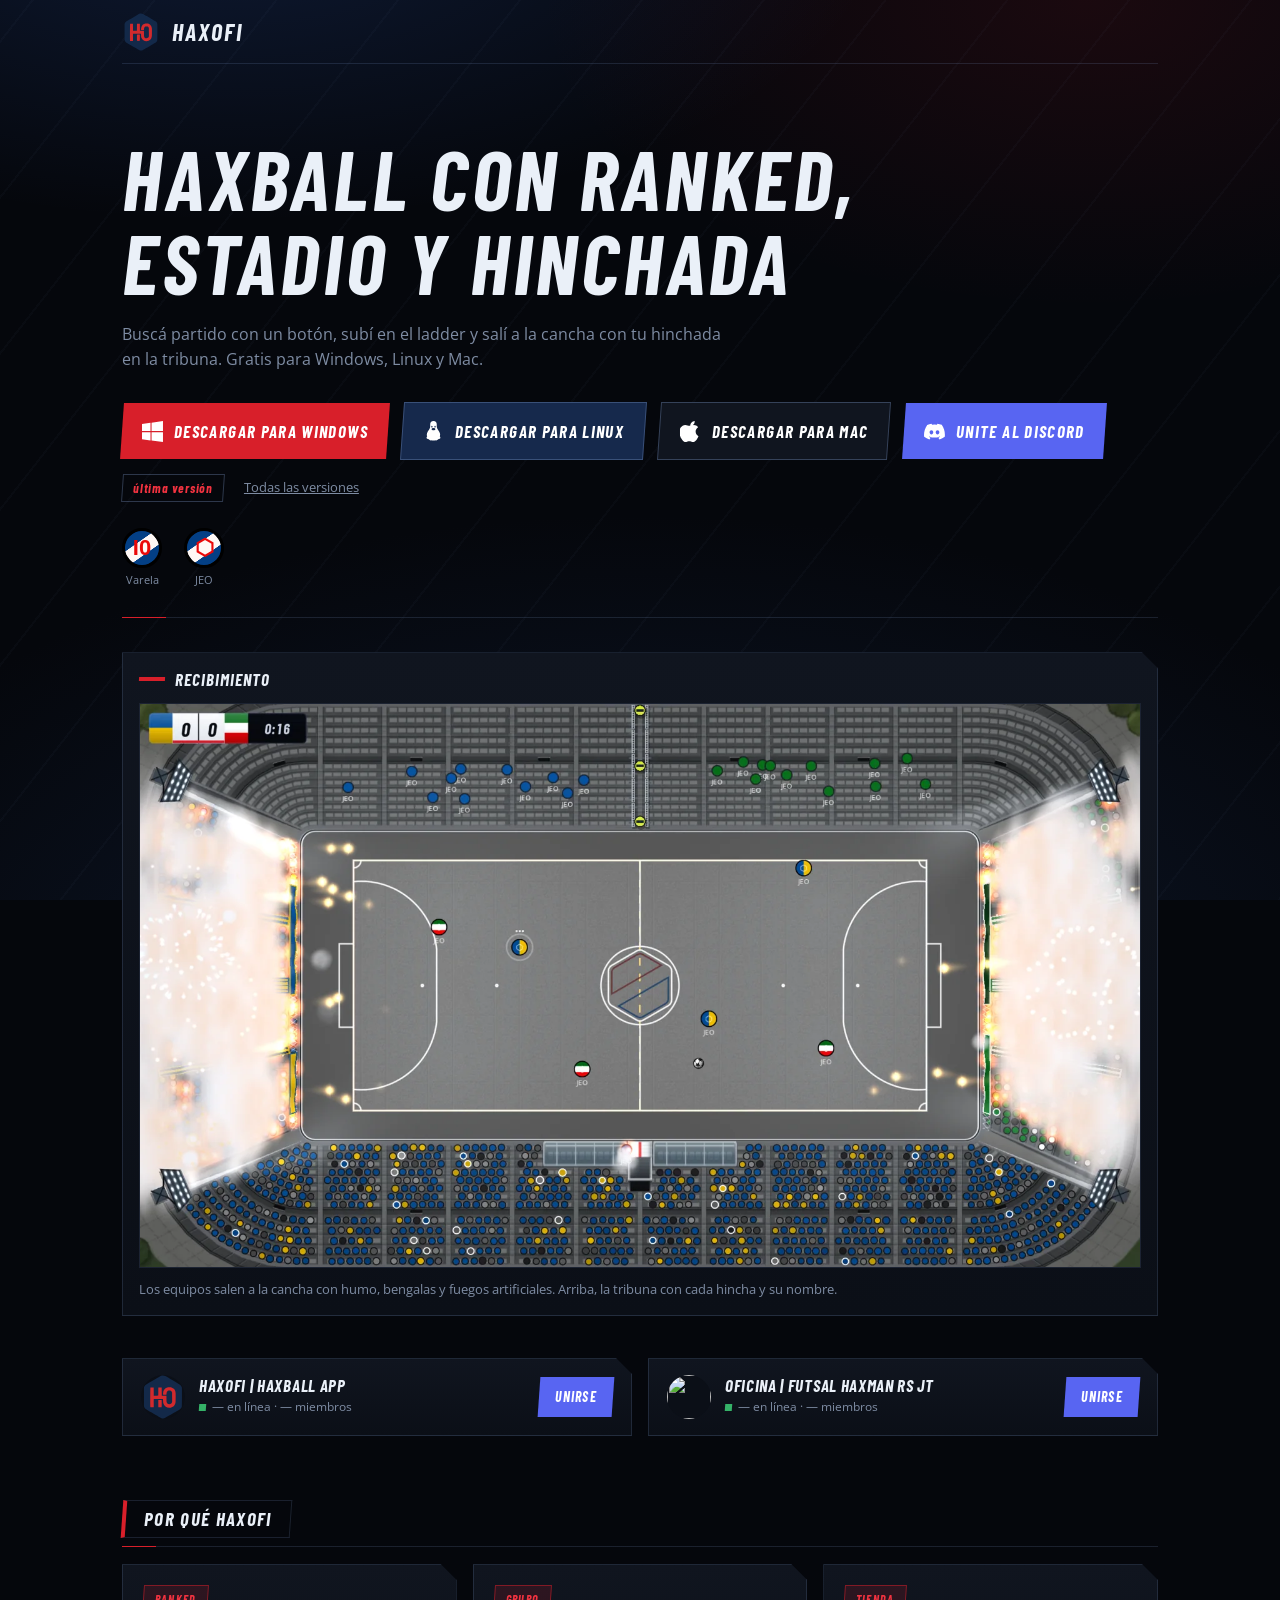
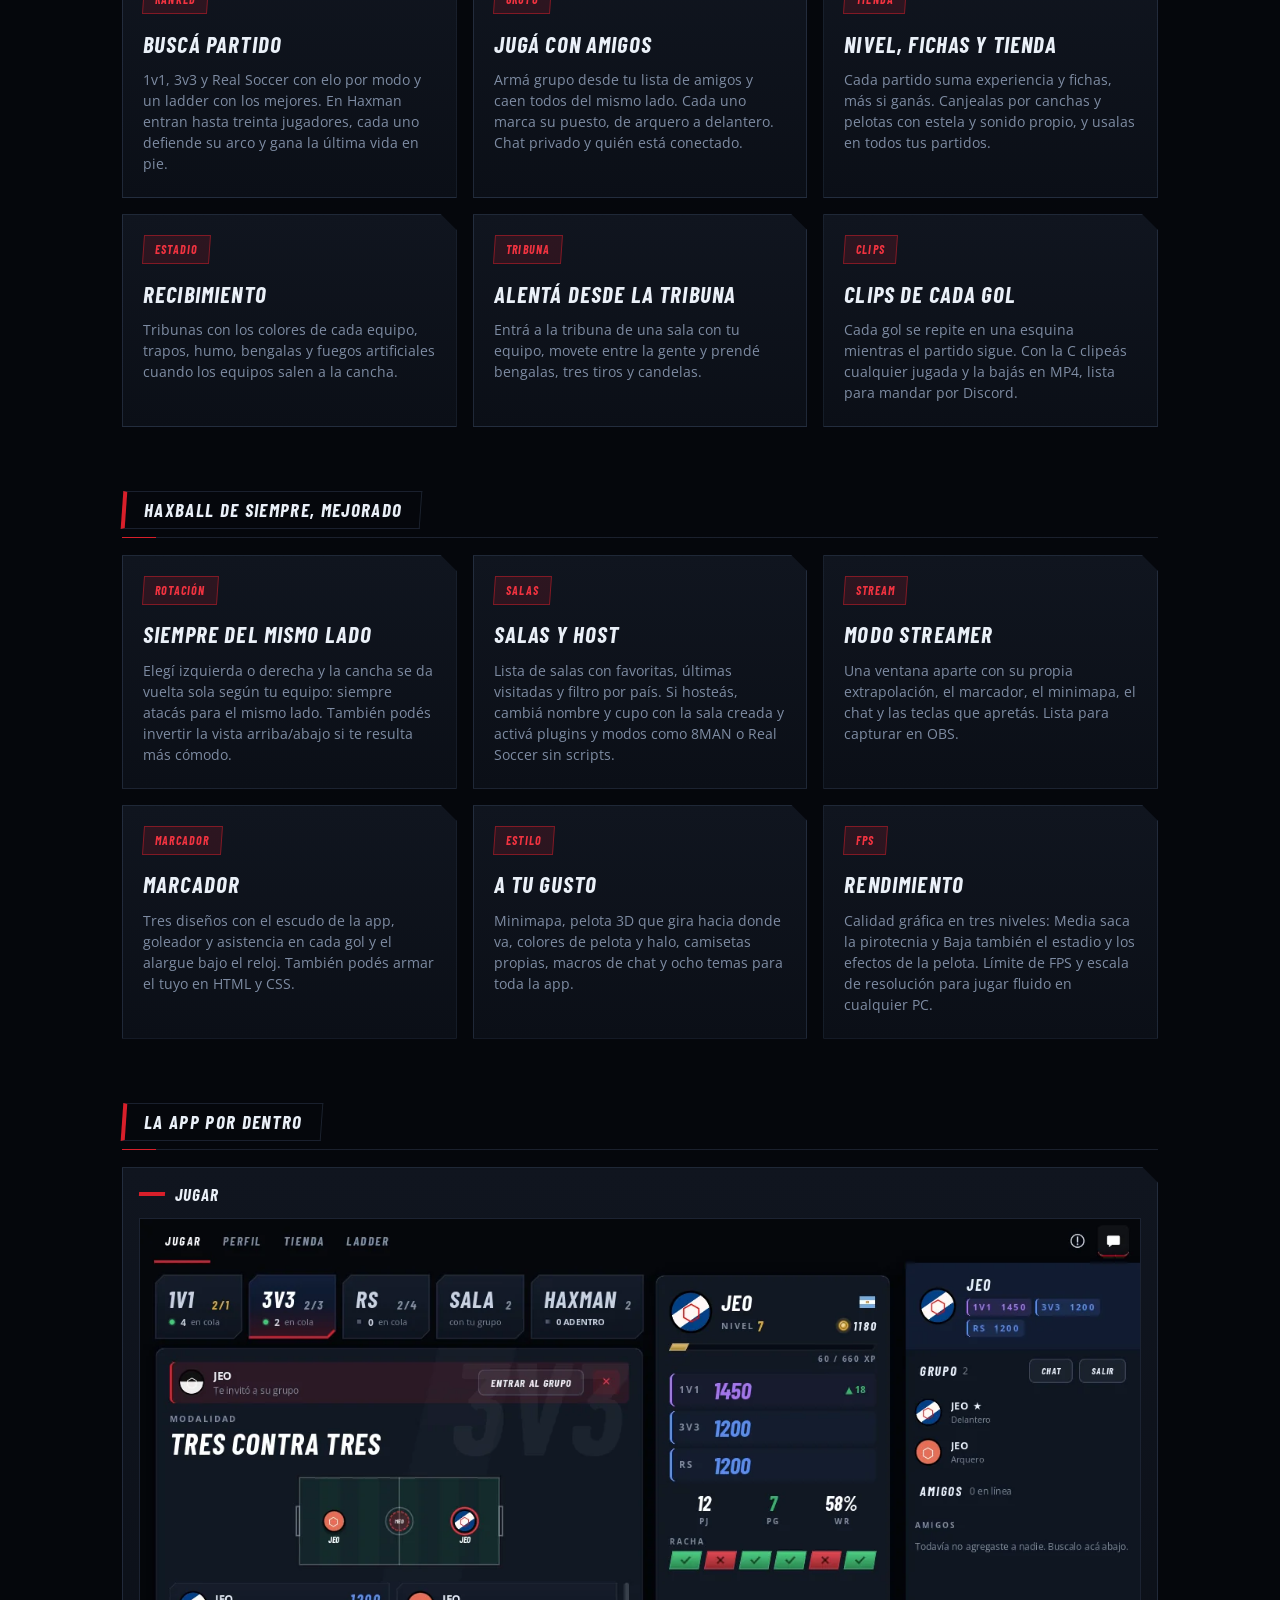
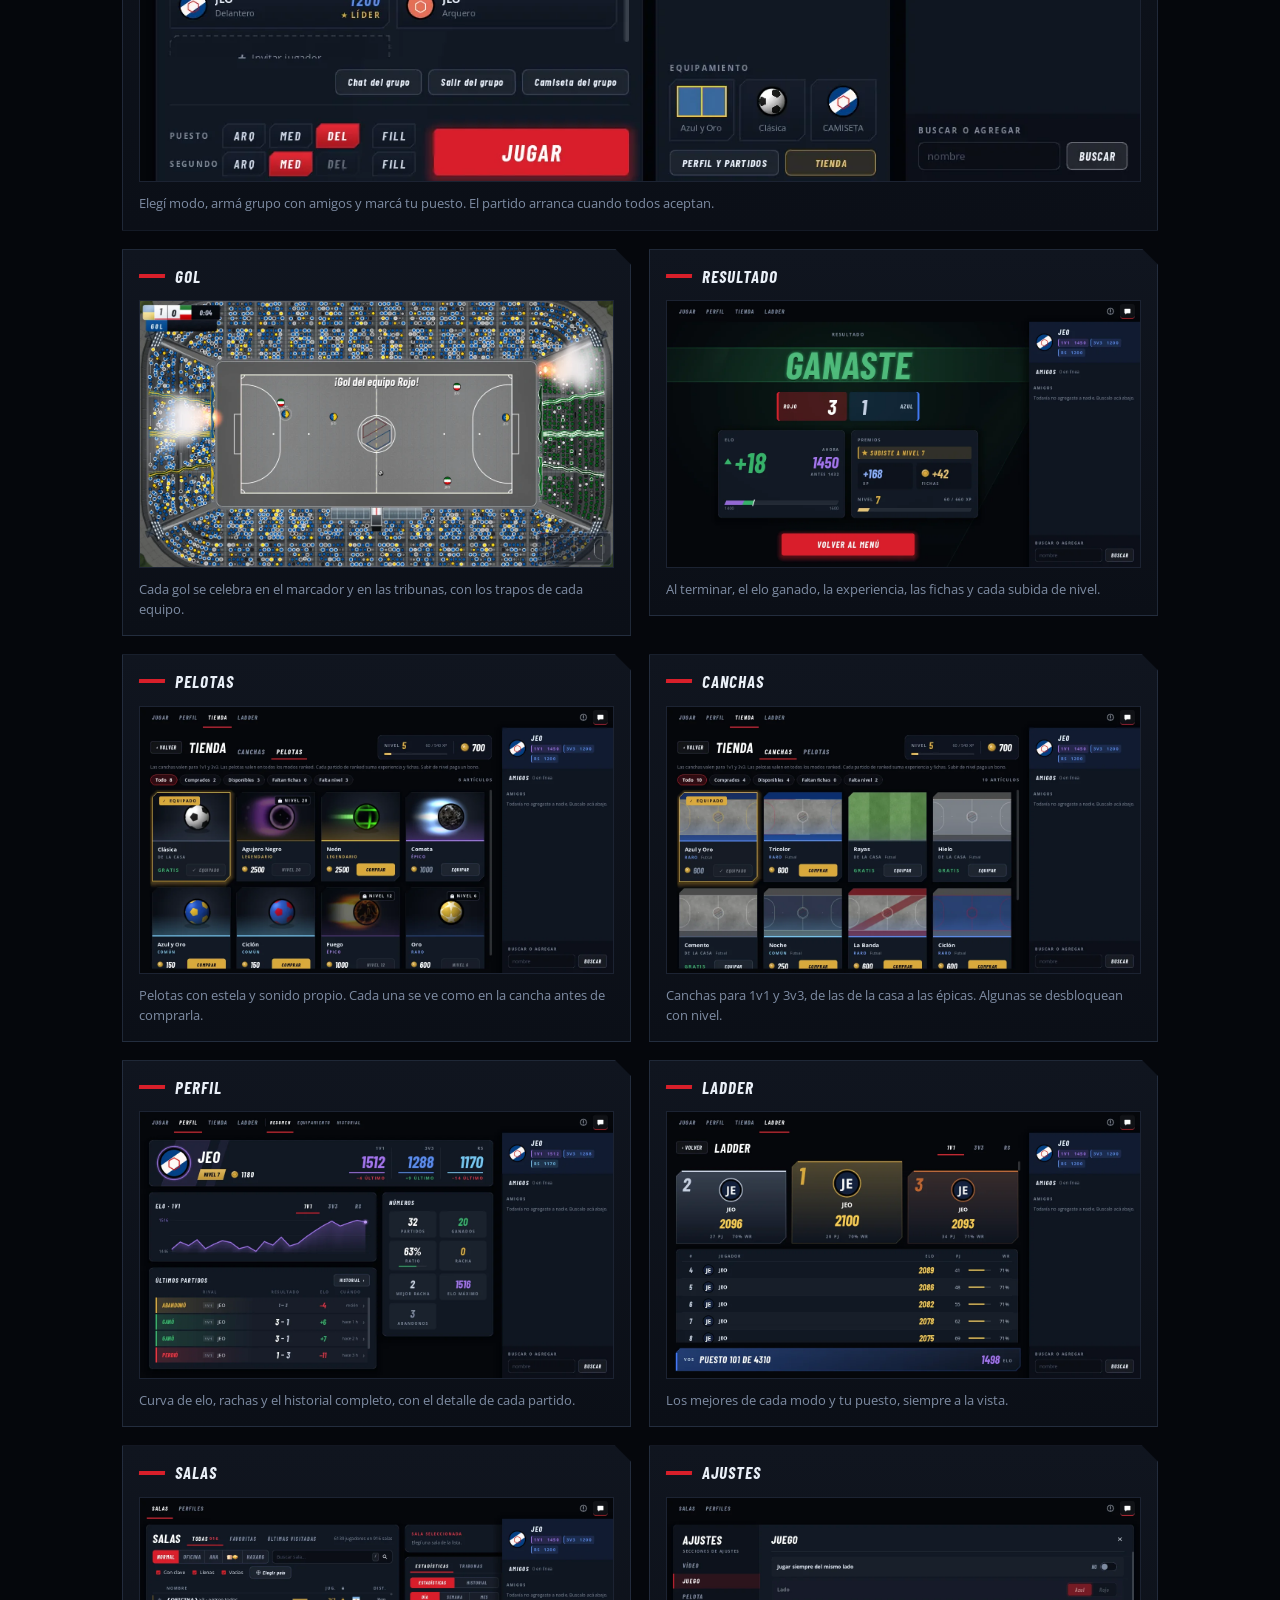
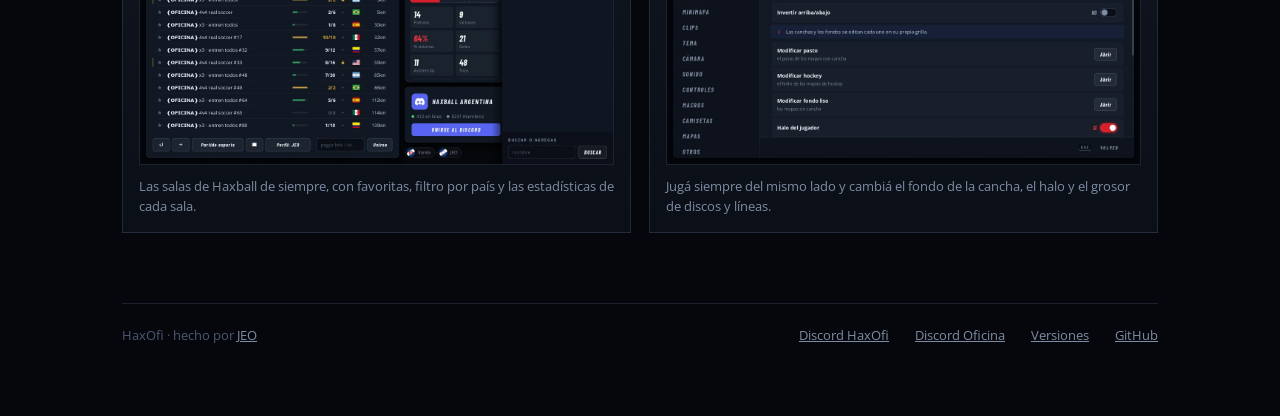
==== commit 7e724c96: "Add HaxOfi landing page" ====
--- a/docs/index.html
+++ b/docs/index.html
@@ -118,6 +118,8 @@
 .notice p{margin:0 0 10px;color:var(--dim);font-size:13.5px}
 .notice p b{color:var(--text);font-weight:600}
 .notice .btn-game{margin-top:8px;font-size:15px;padding:11px 20px;background:var(--red);cursor:pointer}
+.mac-pick-row{display:flex;flex-wrap:wrap;gap:12px;margin-top:6px}
+.mac-pick-row small{font-size:12px;opacity:.75;margin-left:4px}
 
 /* collaborator discs — same kit swatch as the app (/colors red 55 EB0909 033F85 FFF8F5 033F85) */
 .collabs{display:flex;gap:22px;margin-top:26px}
@@ -223,7 +225,6 @@
     <div class="dl-meta">
       <span class="ver-plate" id="ver-plate"><span>última versión</span></span>
       <a href="https://github.com/JuegoEnOficina/HaxOfi/releases" rel="noopener">Todas las versiones</a>
-      <a id="dl-mac-intel" href="base-mac-intel/">Mac con Intel</a>
     </div>
     <div class="collabs">
       <a class="collab" href="https://discord.com/users/1012869065653616771" rel="noopener">
@@ -404,6 +405,18 @@
   </div>
 </div>
 
+<div class="notice-overlay" id="mac-pick" role="dialog" aria-modal="true" aria-labelledby="mac-pick-title">
+  <div class="panel notice">
+    <h3 id="mac-pick-title">¿Qué Mac tenés?</h3>
+    <p>Abrí el menú Apple y entrá a <b>Acerca de esta Mac</b>. Si en <b>Chip</b> dice Apple M1, M2 o
+      posterior, es Apple Silicon. Si dice <b>Procesador</b> Intel, es Intel.</p>
+    <div class="mac-pick-row">
+      <a class="btn-game" id="dl-mac-apple" href="base-mac-apple/"><span>Apple Silicon<small></small></span></a>
+      <a class="btn-game" id="dl-mac-intel" href="base-mac-intel/"><span>Intel<small></small></span></a>
+    </div>
+  </div>
+</div>
+
 <div class="notice-overlay" id="mac-notice" role="dialog" aria-modal="true" aria-labelledby="mac-notice-title">
   <div class="panel notice">
     <h3 id="mac-notice-title">Ya se está descargando</h3>
@@ -417,30 +430,36 @@
   </div>
 </div>
 
+<script src="dl.js"></script>
 <script>
-// Fill download links with the latest release assets; fall back to the releases page.
+// Point the download buttons straight at the assets (the slug pages navigate away, and the page has to stay put
+// for the SmartScreen/Gatekeeper notice). Links already point at the releases page or slug pages as a fallback.
 (function () {
-  var FALLBACK = 'https://github.com/JuegoEnOficina/HaxOfi/releases/latest';
-  fetch('https://api.github.com/repos/JuegoEnOficina/HaxOfi/releases/latest')
-    .then(function (r) { return r.ok ? r.json() : null; })
-    .then(function (rel) {
-      if (!rel || !rel.assets) return;
-      function find(re) {
-        for (var i = 0; i < rel.assets.length; i++)
-          if (re.test(rel.assets[i].name)) return rel.assets[i].browser_download_url;
-        return FALLBACK;
-      }
-      // The base app by name: the release also carries the brand builds (AppCZAPP-*, AppNT-*), and the
-      // first -win.zip / .AppImage in the list is a brand's, so a plain suffix match served CzApp.
-      document.getElementById('dl-win').href = find(/^AppHaxOfi-[\d.]+(-[\w.]+)?-win\.zip$/i);
-      document.getElementById('dl-linux').href = find(/^HaxOfi-[\d.]+(-[\w.]+)?-x86_64\.AppImage$/i);
-      // Straight to the .dmg so the page stays put for the Gatekeeper notice (the slug pages navigate away).
-      document.getElementById('dl-mac').href = find(/^HaxOfi-[\d.]+(-[\w.]+)?-mac-arm64\.dmg$/i);
-      document.getElementById('dl-mac-intel').href = find(/^HaxOfi-[\d.]+(-[\w.]+)?-mac-x64\.dmg$/i);
-      var v = document.getElementById('ver-plate');
-      v.innerHTML = '<span>' + (rel.tag_name || '').replace(/[<>&]/g, '') + '</span>';
-    })
-    .catch(function () { /* links already point at the releases page */ });
+  window.haxofiDownloads.then(function (download) {
+    function fill(linkId, slug) {
+      var found = download(slug);
+      if (found) document.getElementById(linkId).href = found.url;
+      return found;
+    }
+    var win = fill('dl-win', 'base');
+    fill('dl-linux', 'base-linux');
+    // Mac builds can lag behind (none since 1.5.0), so each choice names the version it downloads.
+    [['dl-mac-apple', 'base-mac-apple'], ['dl-mac-intel', 'base-mac-intel']].forEach(function (choice) {
+      var found = fill(choice[0], choice[1]);
+      if (found) document.querySelector('#' + choice[0] + ' small').textContent = found.tag;
+    });
+    if (win) document.querySelector('#ver-plate span').textContent = win.tag;
+  });
+
+  var macPick = document.getElementById('mac-pick');
+  document.getElementById('dl-mac').addEventListener('click', function (e) {
+    e.preventDefault();
+    macPick.classList.add('open');
+  });
+  // Backdrop click cancels; a choice downloads and closes the picker, then the Gatekeeper notice opens.
+  macPick.addEventListener('click', function (e) {
+    if (e.target === macPick || e.target.closest('a')) macPick.classList.remove('open');
+  });
 
   // Unsigned downloads: let the download start, then explain the OS warning (SmartScreen, Gatekeeper).
   function explainOnClick(noticeId, triggerIds) {
@@ -458,7 +477,7 @@
     });
   }
   explainOnClick('win-notice', ['dl-win']);
-  explainOnClick('mac-notice', ['dl-mac', 'dl-mac-intel']);
+  explainOnClick('mac-notice', ['dl-mac-apple', 'dl-mac-intel']);
 
   // Discord cards: live icon + member counts from the invite API (same source the app uses).
   document.querySelectorAll('.dc[data-invite]').forEach(function (card) {
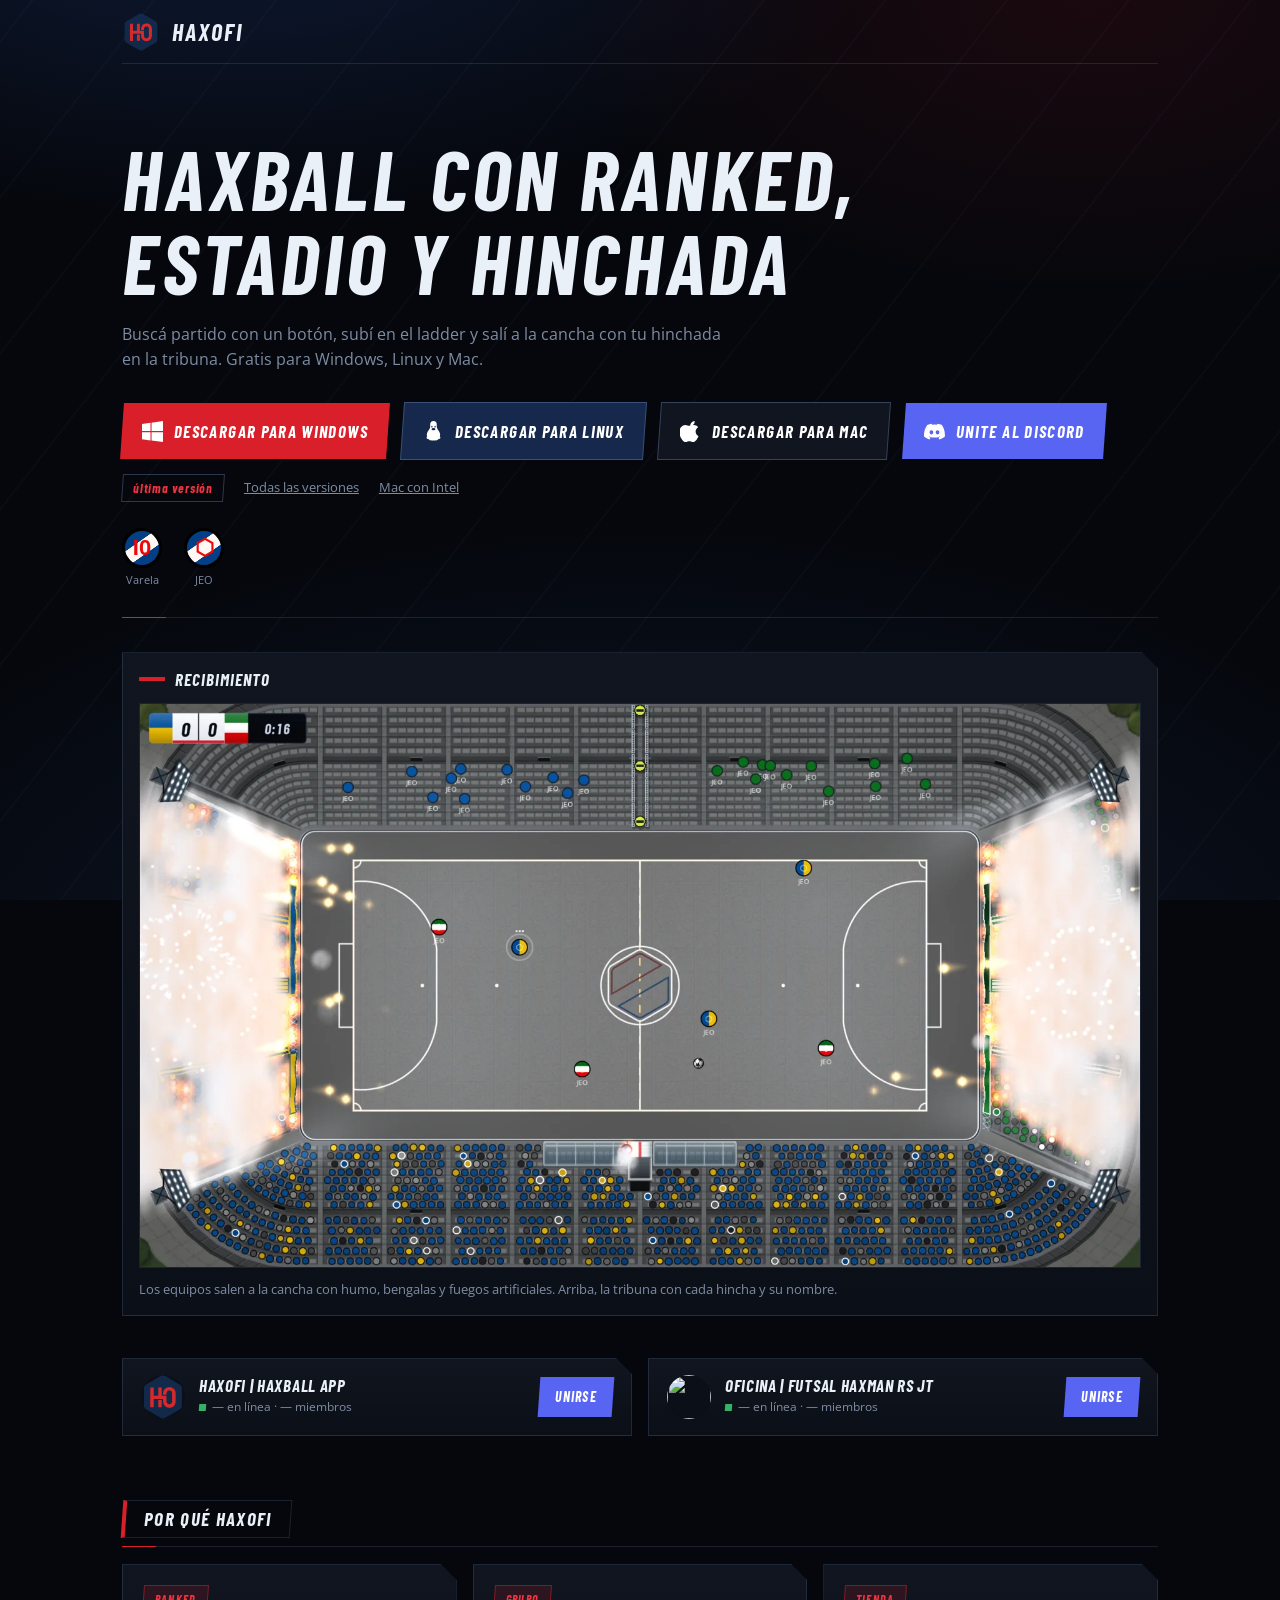
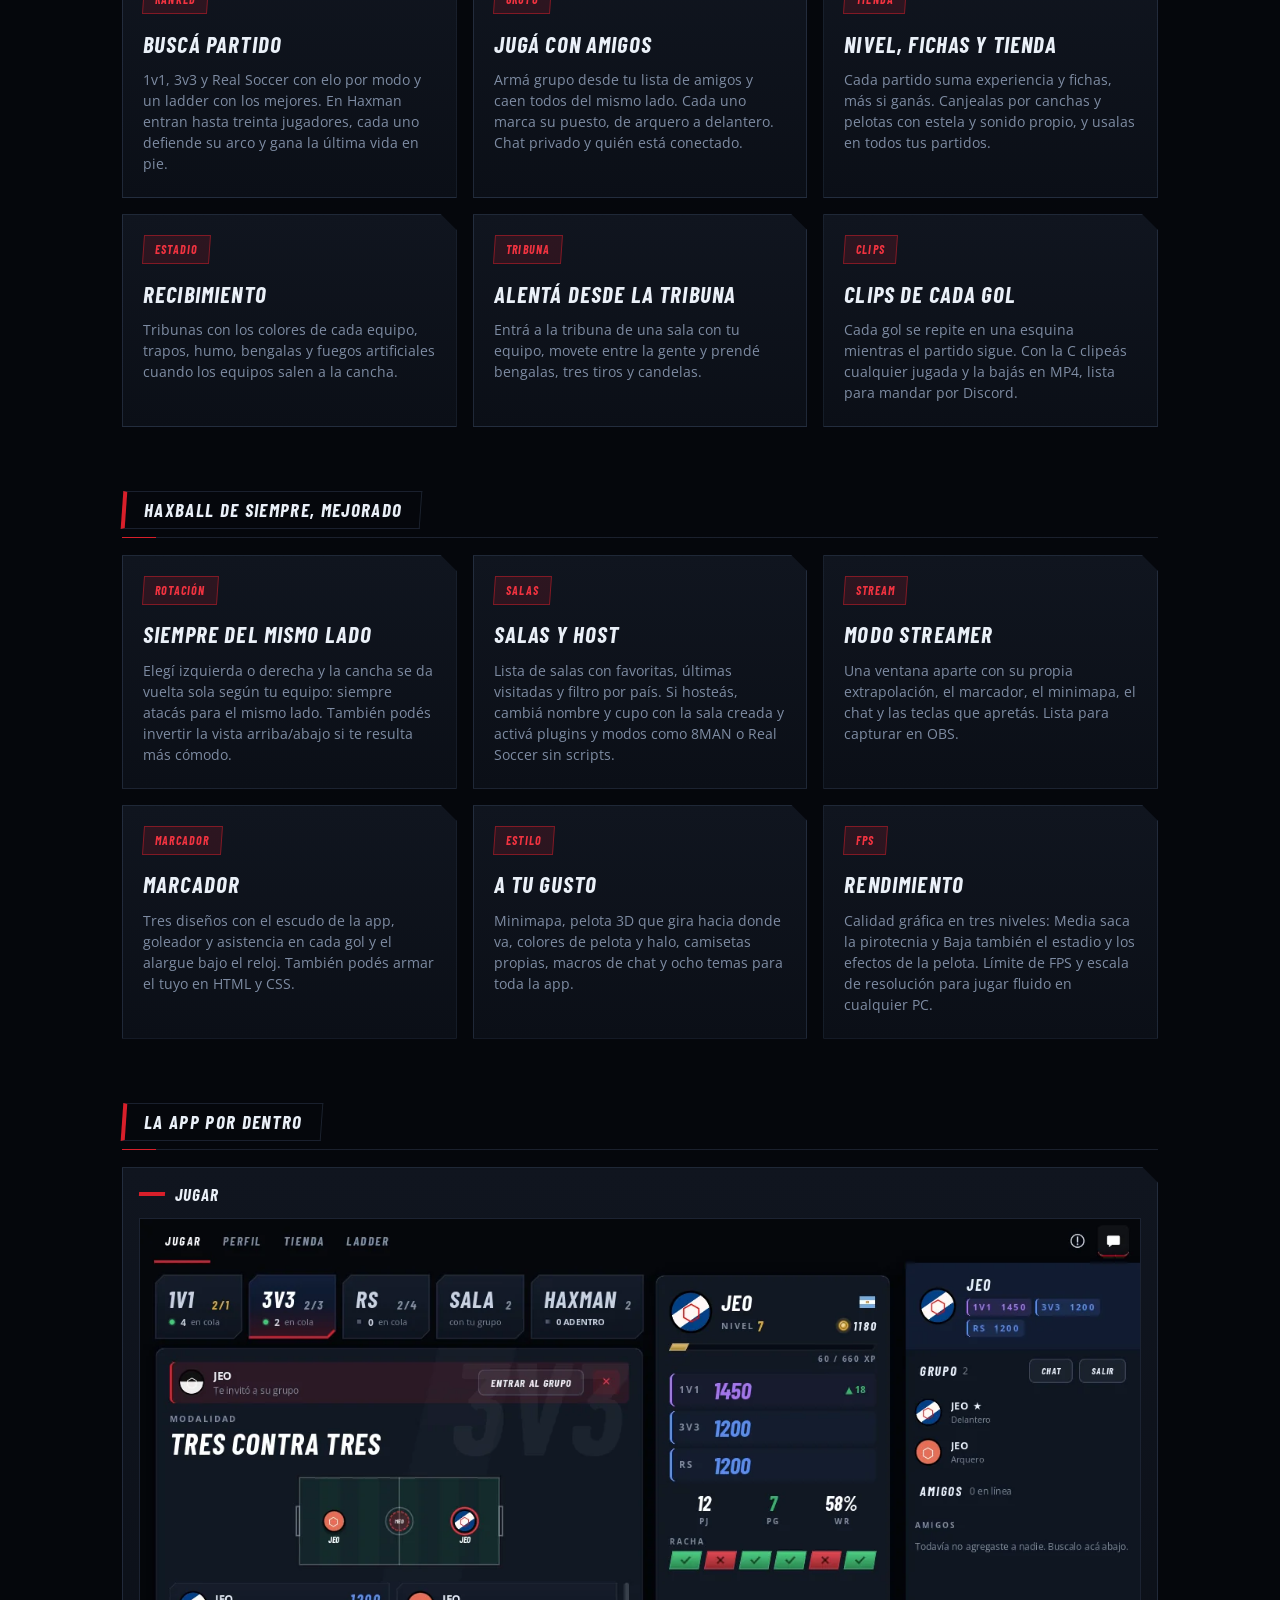
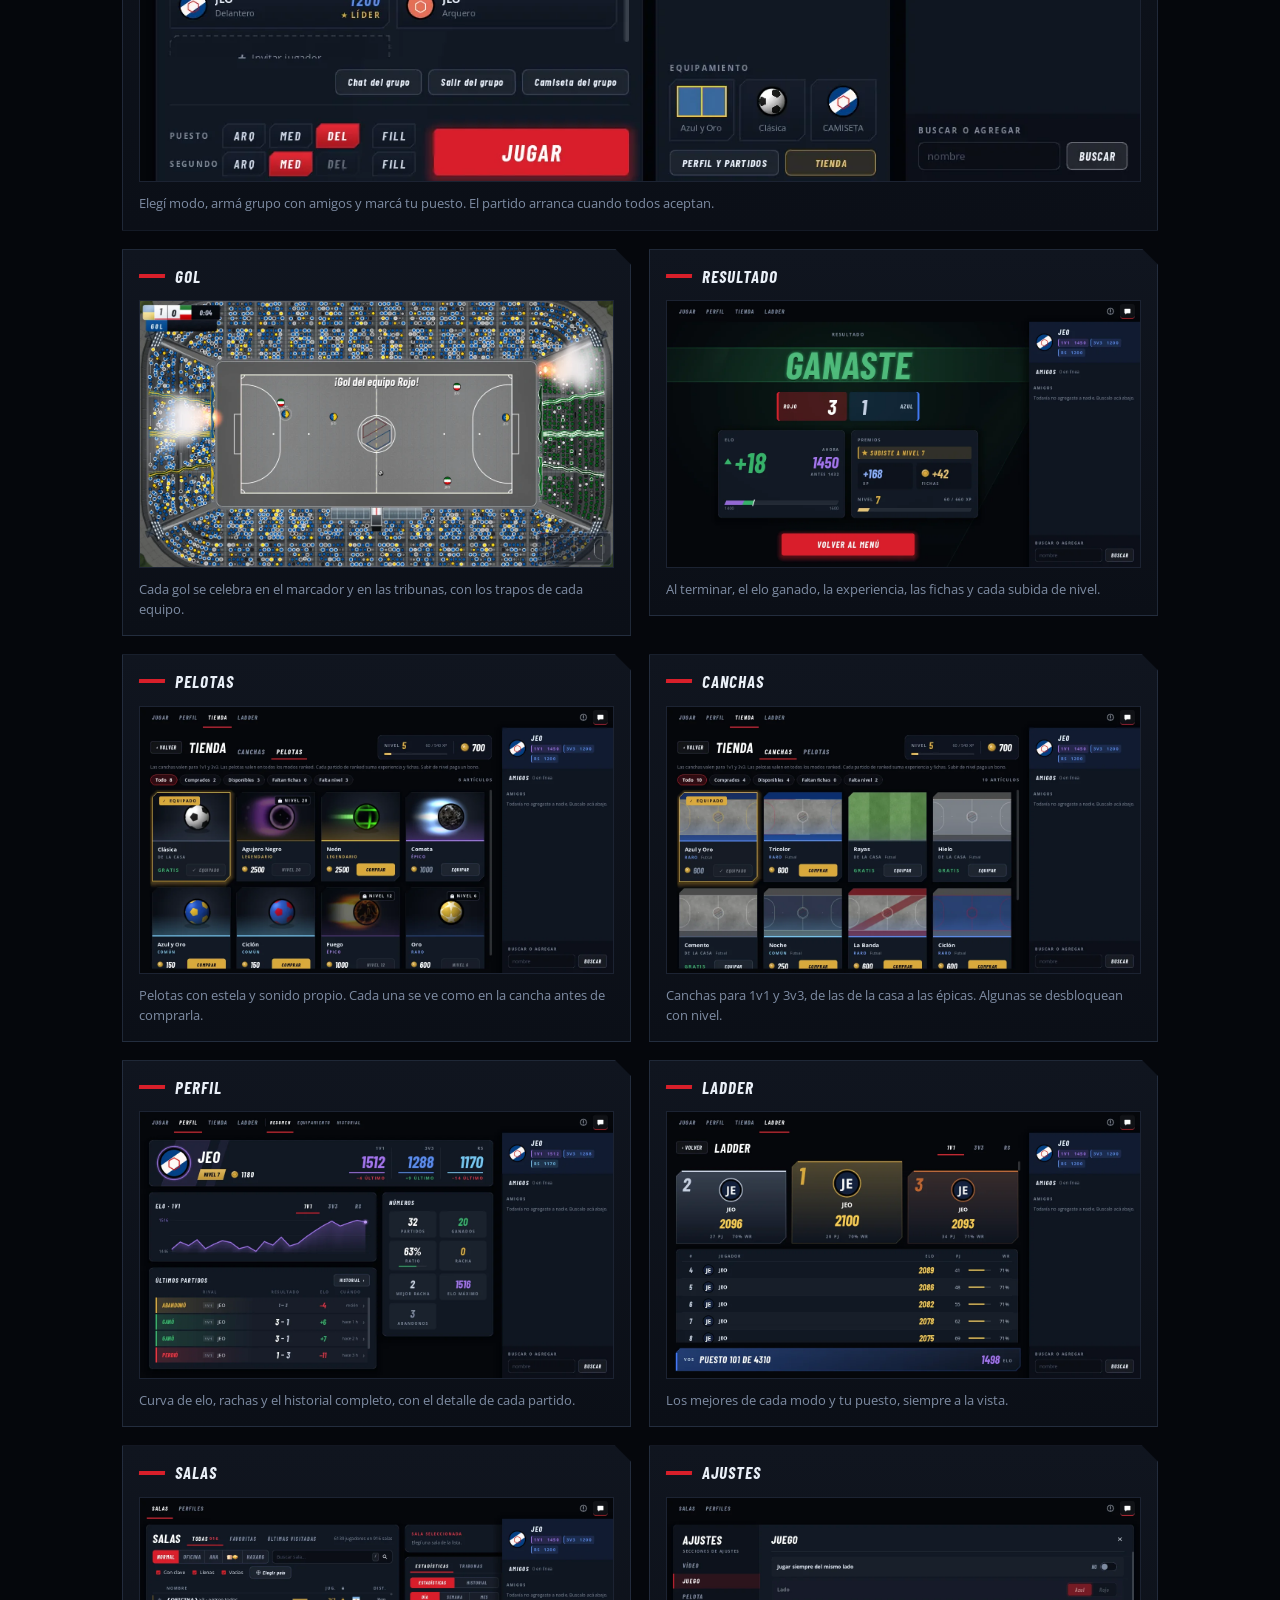
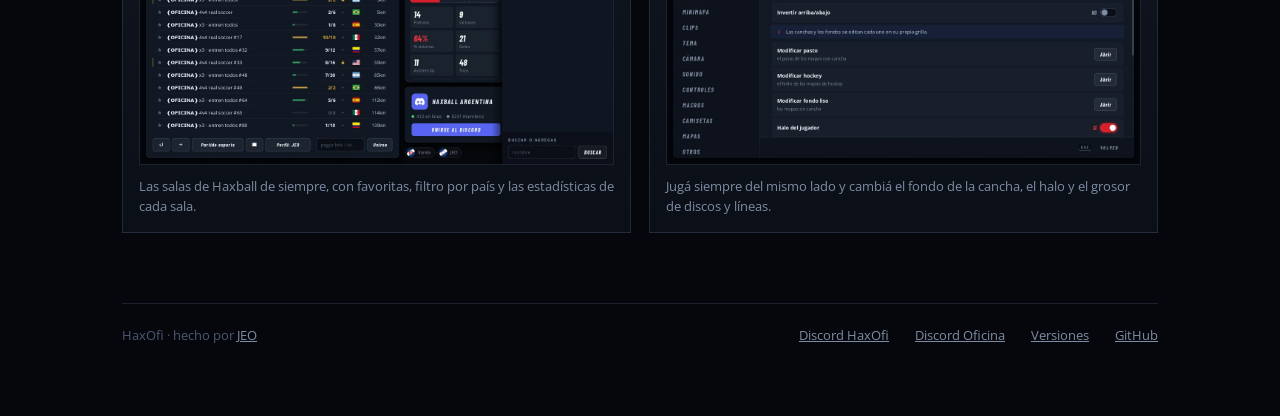
==== commit 38f1f7de: "Add HaxOfi landing page" ====
--- a/docs/index.html
+++ b/docs/index.html
@@ -118,8 +118,6 @@
 .notice p{margin:0 0 10px;color:var(--dim);font-size:13.5px}
 .notice p b{color:var(--text);font-weight:600}
 .notice .btn-game{margin-top:8px;font-size:15px;padding:11px 20px;background:var(--red);cursor:pointer}
-.mac-pick-row{display:flex;flex-wrap:wrap;gap:12px;margin-top:6px}
-.mac-pick-row small{font-size:12px;opacity:.75;margin-left:4px}
 
 /* collaborator discs — same kit swatch as the app (/colors red 55 EB0909 033F85 FFF8F5 033F85) */
 .collabs{display:flex;gap:22px;margin-top:26px}
@@ -225,6 +223,7 @@
     <div class="dl-meta">
       <span class="ver-plate" id="ver-plate"><span>última versión</span></span>
       <a href="https://github.com/JuegoEnOficina/HaxOfi/releases" rel="noopener">Todas las versiones</a>
+      <a id="dl-mac-intel" href="base-mac-intel/">Mac con Intel</a>
     </div>
     <div class="collabs">
       <a class="collab" href="https://discord.com/users/1012869065653616771" rel="noopener">
@@ -405,18 +404,6 @@
   </div>
 </div>
 
-<div class="notice-overlay" id="mac-pick" role="dialog" aria-modal="true" aria-labelledby="mac-pick-title">
-  <div class="panel notice">
-    <h3 id="mac-pick-title">¿Qué Mac tenés?</h3>
-    <p>Abrí el menú Apple y entrá a <b>Acerca de esta Mac</b>. Si en <b>Chip</b> dice Apple M1, M2 o
-      posterior, es Apple Silicon. Si dice <b>Procesador</b> Intel, es Intel.</p>
-    <div class="mac-pick-row">
-      <a class="btn-game" id="dl-mac-apple" href="base-mac-apple/"><span>Apple Silicon<small></small></span></a>
-      <a class="btn-game" id="dl-mac-intel" href="base-mac-intel/"><span>Intel<small></small></span></a>
-    </div>
-  </div>
-</div>
-
 <div class="notice-overlay" id="mac-notice" role="dialog" aria-modal="true" aria-labelledby="mac-notice-title">
   <div class="panel notice">
     <h3 id="mac-notice-title">Ya se está descargando</h3>
@@ -430,36 +417,30 @@
   </div>
 </div>
 
-<script src="dl.js"></script>
 <script>
-// Point the download buttons straight at the assets (the slug pages navigate away, and the page has to stay put
-// for the SmartScreen/Gatekeeper notice). Links already point at the releases page or slug pages as a fallback.
+// Fill download links with the latest release assets; fall back to the releases page.
 (function () {
-  window.haxofiDownloads.then(function (download) {
-    function fill(linkId, slug) {
-      var found = download(slug);
-      if (found) document.getElementById(linkId).href = found.url;
-      return found;
-    }
-    var win = fill('dl-win', 'base');
-    fill('dl-linux', 'base-linux');
-    // Mac builds can lag behind (none since 1.5.0), so each choice names the version it downloads.
-    [['dl-mac-apple', 'base-mac-apple'], ['dl-mac-intel', 'base-mac-intel']].forEach(function (choice) {
-      var found = fill(choice[0], choice[1]);
-      if (found) document.querySelector('#' + choice[0] + ' small').textContent = found.tag;
-    });
-    if (win) document.querySelector('#ver-plate span').textContent = win.tag;
-  });
-
-  var macPick = document.getElementById('mac-pick');
-  document.getElementById('dl-mac').addEventListener('click', function (e) {
-    e.preventDefault();
-    macPick.classList.add('open');
-  });
-  // Backdrop click cancels; a choice downloads and closes the picker, then the Gatekeeper notice opens.
-  macPick.addEventListener('click', function (e) {
-    if (e.target === macPick || e.target.closest('a')) macPick.classList.remove('open');
-  });
+  var FALLBACK = 'https://github.com/JuegoEnOficina/HaxOfi/releases/latest';
+  fetch('https://api.github.com/repos/JuegoEnOficina/HaxOfi/releases/latest')
+    .then(function (r) { return r.ok ? r.json() : null; })
+    .then(function (rel) {
+      if (!rel || !rel.assets) return;
+      function find(re) {
+        for (var i = 0; i < rel.assets.length; i++)
+          if (re.test(rel.assets[i].name)) return rel.assets[i].browser_download_url;
+        return FALLBACK;
+      }
+      // The base app by name: the release also carries the brand builds (AppCZAPP-*, AppNT-*), and the
+      // first -win.zip / .AppImage in the list is a brand's, so a plain suffix match served CzApp.
+      document.getElementById('dl-win').href = find(/^AppHaxOfi-[\d.]+(-[\w.]+)?-win\.zip$/i);
+      document.getElementById('dl-linux').href = find(/^HaxOfi-[\d.]+(-[\w.]+)?-x86_64\.AppImage$/i);
+      // Straight to the .dmg so the page stays put for the Gatekeeper notice (the slug pages navigate away).
+      document.getElementById('dl-mac').href = find(/^HaxOfi-[\d.]+(-[\w.]+)?-mac-arm64\.dmg$/i);
+      document.getElementById('dl-mac-intel').href = find(/^HaxOfi-[\d.]+(-[\w.]+)?-mac-x64\.dmg$/i);
+      var v = document.getElementById('ver-plate');
+      v.innerHTML = '<span>' + (rel.tag_name || '').replace(/[<>&]/g, '') + '</span>';
+    })
+    .catch(function () { /* links already point at the releases page */ });
 
   // Unsigned downloads: let the download start, then explain the OS warning (SmartScreen, Gatekeeper).
   function explainOnClick(noticeId, triggerIds) {
@@ -477,7 +458,7 @@
     });
   }
   explainOnClick('win-notice', ['dl-win']);
-  explainOnClick('mac-notice', ['dl-mac-apple', 'dl-mac-intel']);
+  explainOnClick('mac-notice', ['dl-mac', 'dl-mac-intel']);
 
   // Discord cards: live icon + member counts from the invite API (same source the app uses).
   document.querySelectorAll('.dc[data-invite]').forEach(function (card) {
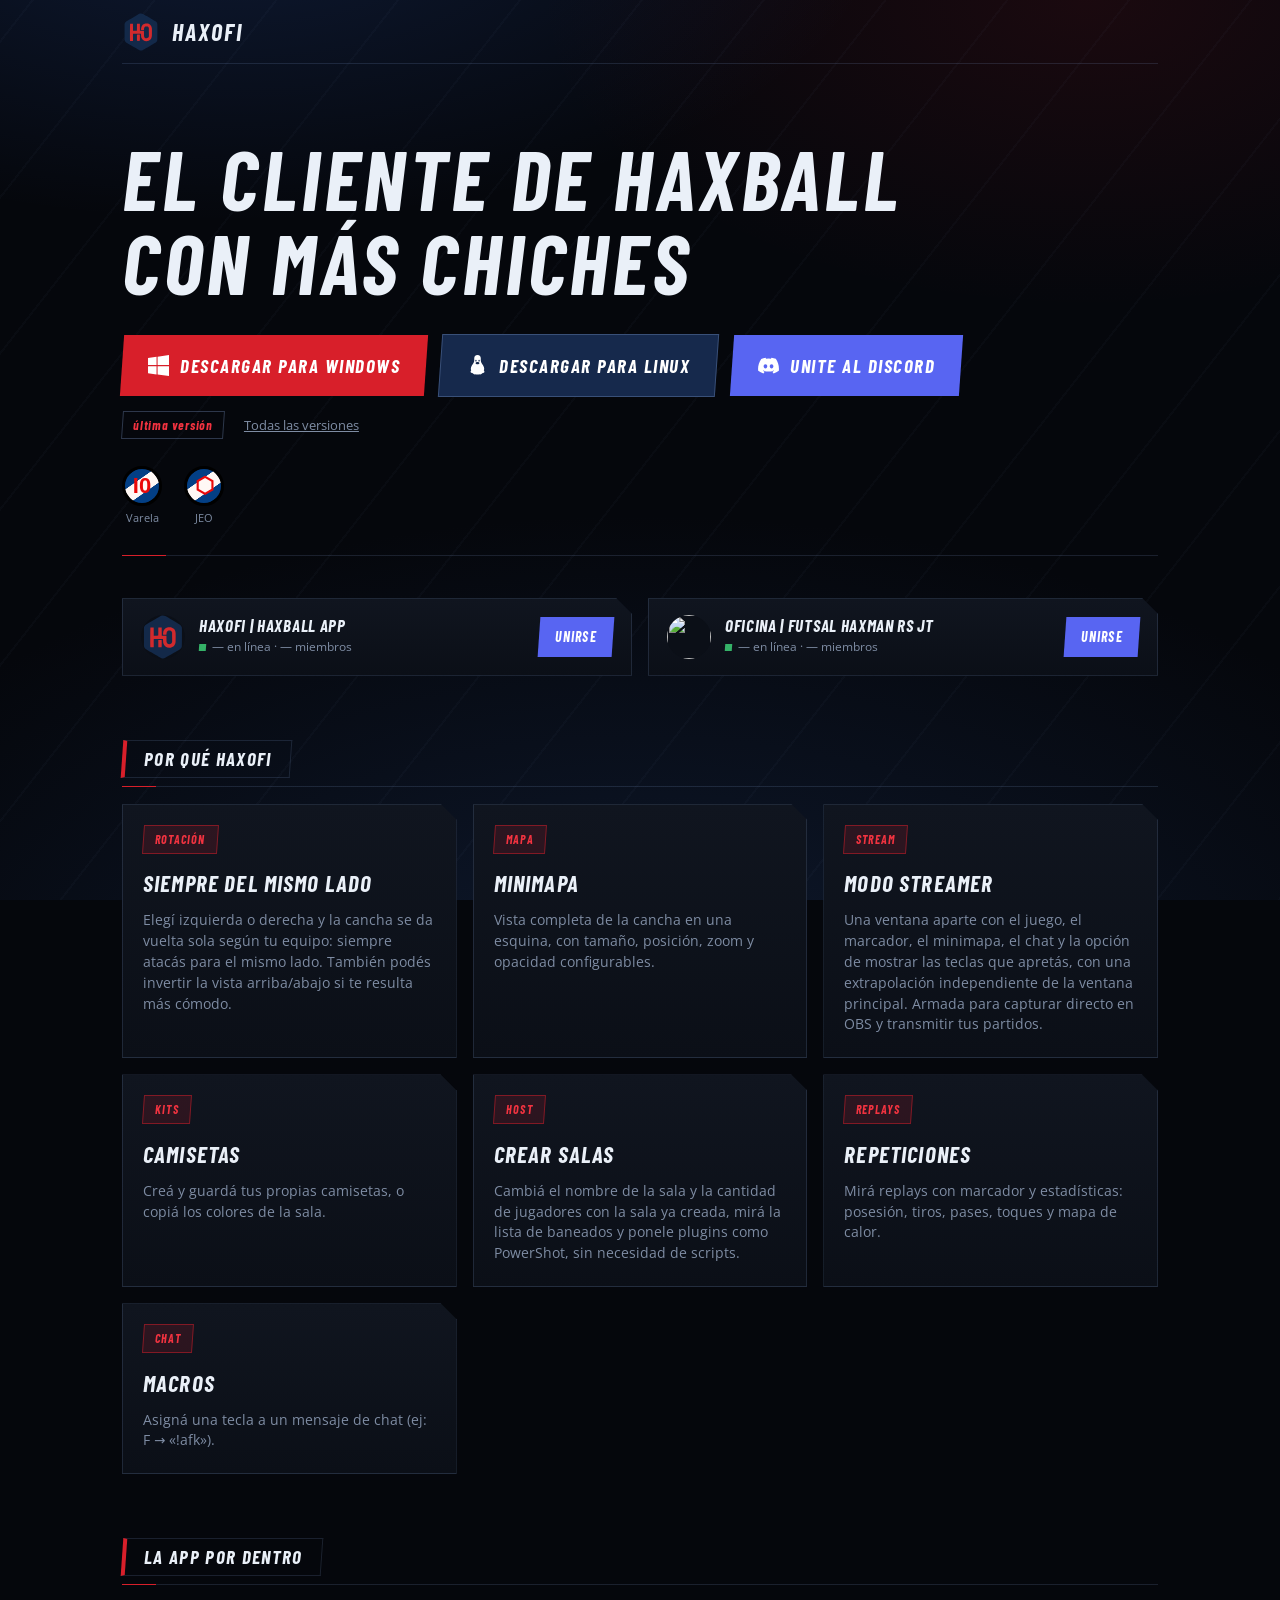
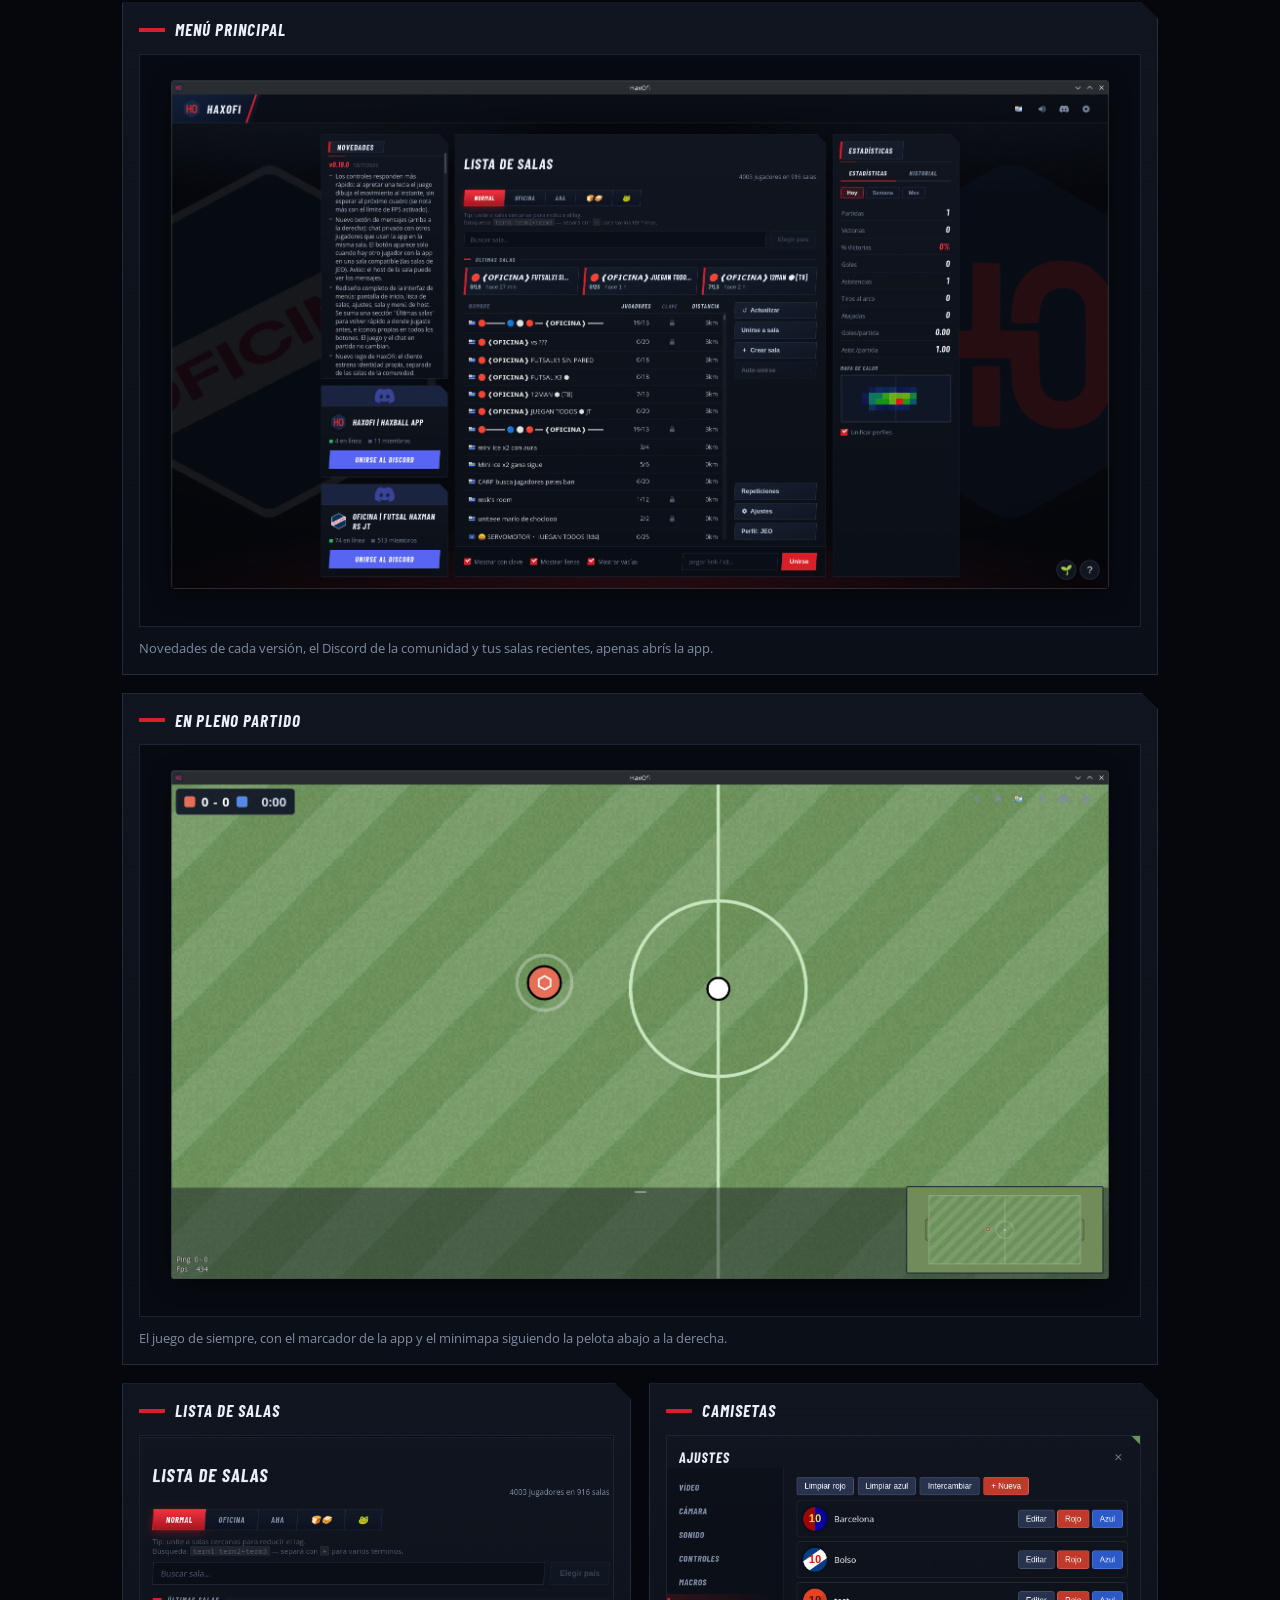
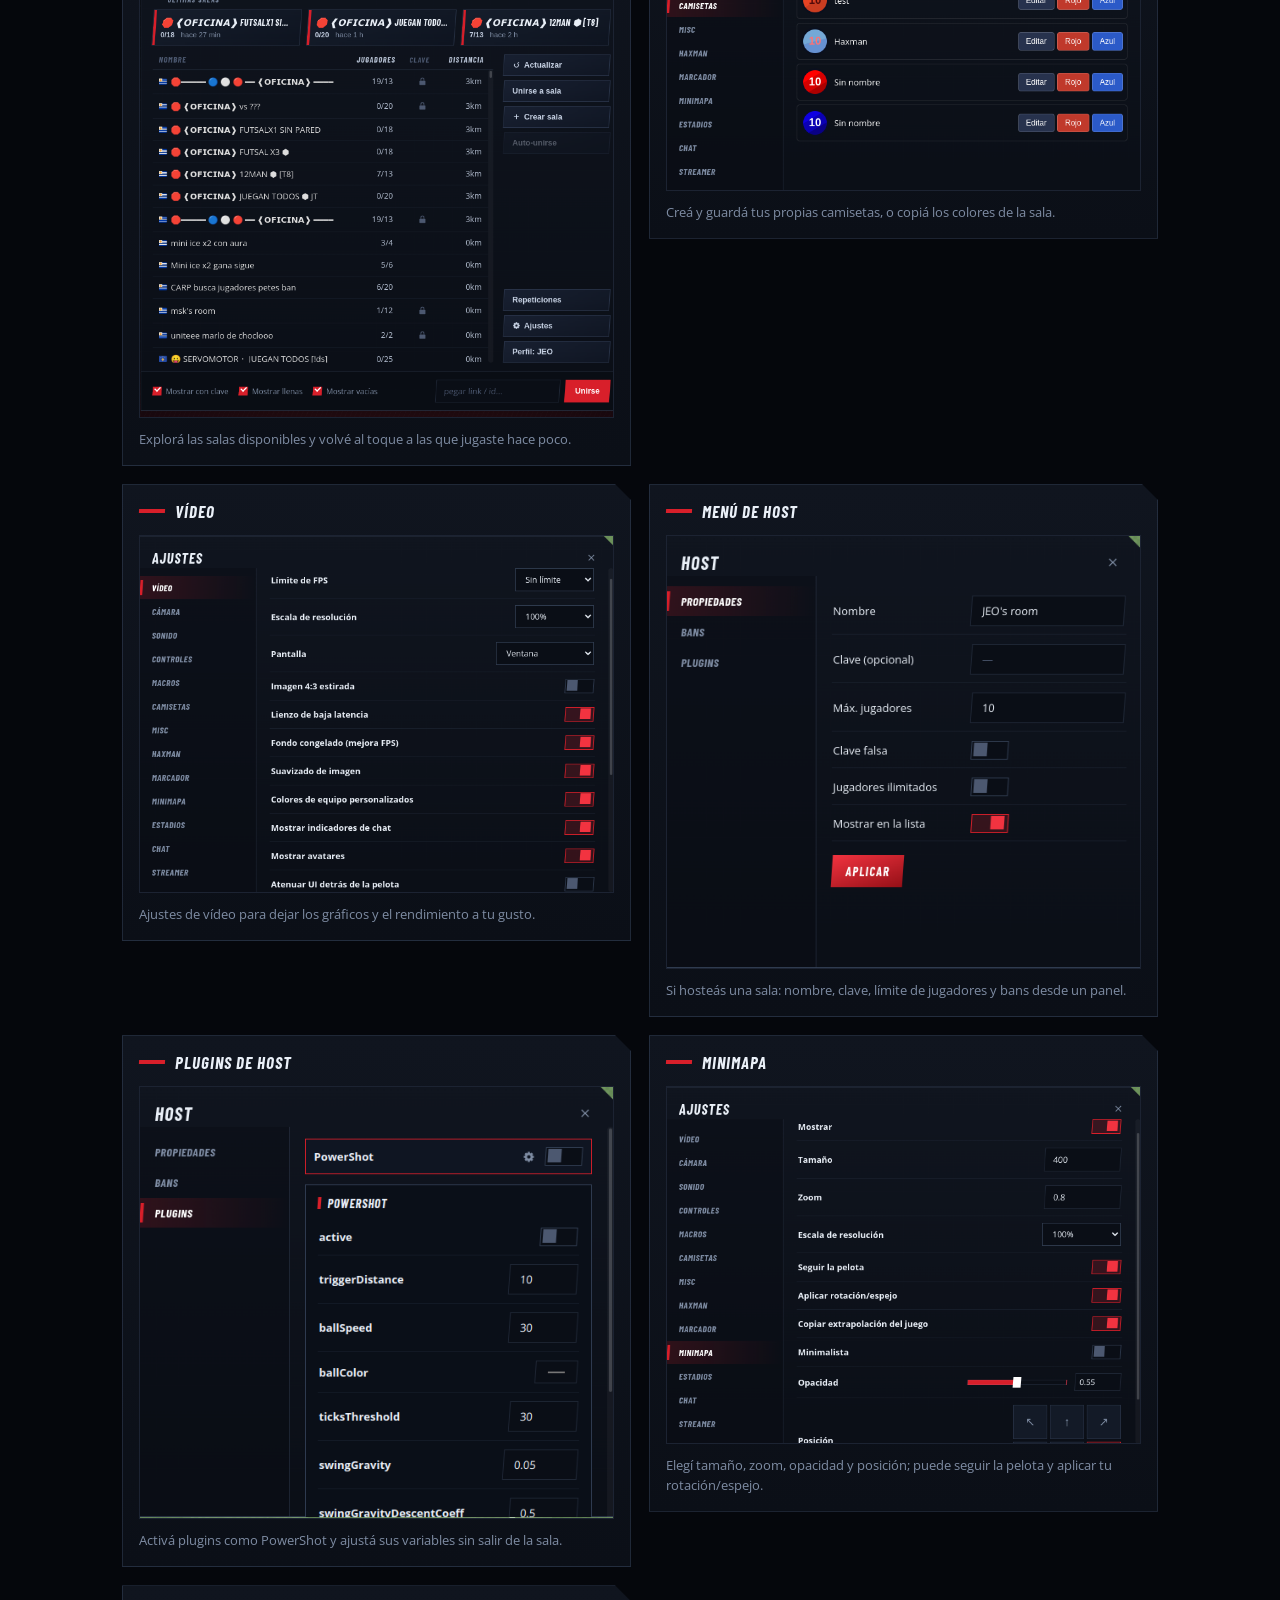
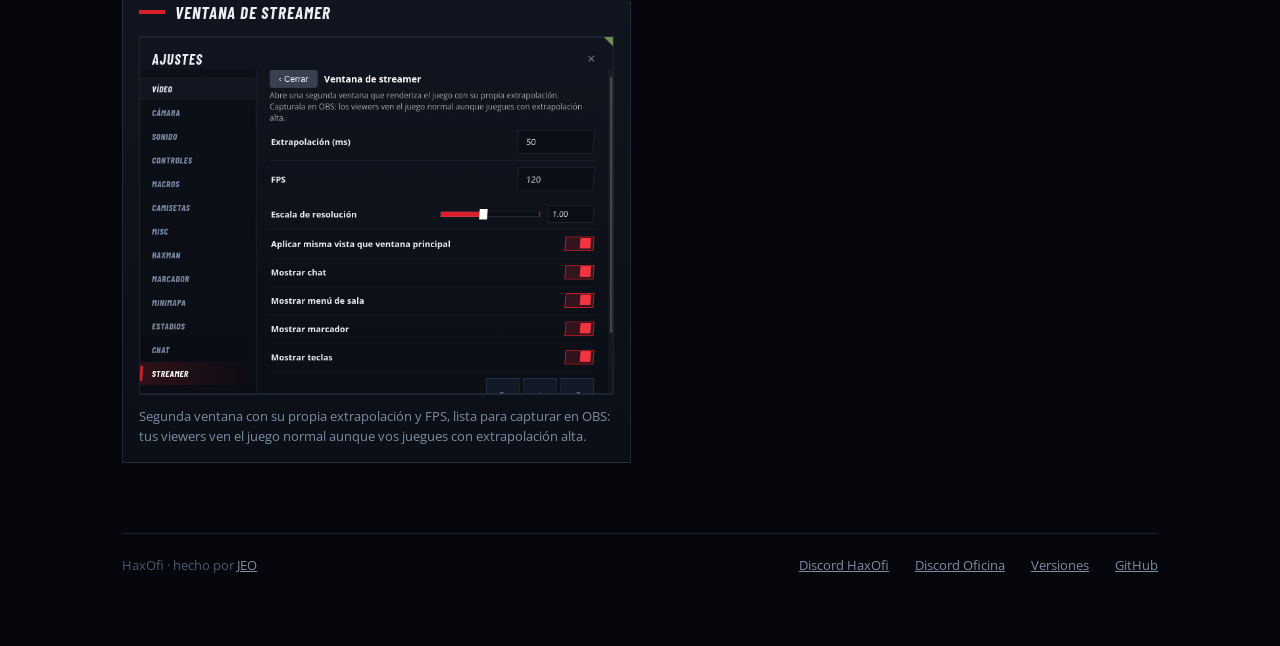
==== commit a7dd4c57: "Add HaxOfi landing page" ====
--- a/docs/index.html
+++ b/docs/index.html
@@ -3,14 +3,14 @@
 <head>
 <meta charset="utf-8">
 <meta name="viewport" content="width=device-width, initial-scale=1">
-<title>HaxOfi · Haxball App</title>
-<meta name="description" content="HaxOfi: Haxball gratis con ranked, Haxman, tienda, estadio con hinchada, clips de cada gol y más. Para Windows, Linux y Mac.">
+<title>HaxOfi - Haxball App</title>
+<meta name="description" content="HaxOfi: cliente de haxball gratis. Jugá siempre del mismo lado, minimapa, vista streamer, camisetas y más. Para Windows y Linux.">
 <meta property="og:type" content="website">
 <meta property="og:site_name" content="HaxOfi">
-<meta property="og:title" content="HaxOfi · Haxball App">
-<meta property="og:description" content="Haxball gratis con ranked 1v1, 3v3, Real Soccer y Haxman, tienda de canchas y pelotas, estadio con recibimiento, tribuna y clips. Para Windows, Linux y Mac.">
+<meta property="og:title" content="HaxOfi - Haxball App">
+<meta property="og:description" content="Cliente de haxball gratis: jugá siempre del mismo lado, minimapa, modo streamer, camisetas, repeticiones y más. Para Windows y Linux.">
 <meta property="og:url" content="https://haxofi.com/">
-<meta property="og:image" content="https://haxofi.com/assets/og.jpg">
+<meta property="og:image" content="https://haxofi.com/assets/shots/main-menu.png">
 <meta name="twitter:card" content="summary_large_image">
 <meta name="theme-color" content="#D81F2A">
 <link rel="icon" href="assets/haxofi-icon.svg">
@@ -67,8 +67,8 @@
 /* download blades */
 .dl-row{display:flex;flex-wrap:wrap;gap:14px;align-items:center;margin:30px 0 8px}
 .btn-game{position:relative;border:0;color:#fff;font-family:var(--display);font-style:italic;
-  font-weight:700;text-transform:uppercase;letter-spacing:.08em;font-size:17px;text-decoration:none;
-  padding:15px 20px;transform:skewX(var(--skew));overflow:hidden;transition:filter .12s;
+  font-weight:700;text-transform:uppercase;letter-spacing:.08em;font-size:19px;text-decoration:none;
+  padding:16px 26px;transform:skewX(var(--skew));overflow:hidden;transition:filter .12s;
   display:inline-flex;align-items:center;gap:11px}
 .btn-game > span,.btn-game > svg{transform:skewX(4deg)}
 .btn-game svg{width:21px;height:21px;fill:currentColor;flex:none}
@@ -81,10 +81,6 @@
 .dl-win:hover{filter:brightness(1.12)}
 .dl-linux{background:var(--navy);border:1px solid var(--edge-2)}
 .dl-linux:hover{filter:brightness(1.3)}
-.dl-mac{background:var(--steel-a);border:1px solid var(--edge-2)}
-.dl-mac:hover{filter:brightness(1.4)}
-.hero-sub{max-width:620px;margin:18px 0 0;color:var(--dim);font-size:16px}
-.hero-shots{margin-top:34px}
 .dl-discord{background:#5865f2}
 .dl-discord:hover{filter:brightness(1.1)}
 .dl-meta{display:flex;flex-wrap:wrap;gap:8px 20px;align-items:center;color:var(--dim);font-size:12.5px;margin:14px 0 0}
@@ -198,9 +194,7 @@
   </header>
 
   <section class="hero">
-    <h1 class="disp">Haxball con ranked,<br>estadio y hinchada</h1>
-    <p class="hero-sub">Buscá partido con un botón, subí en el ladder y salí a la cancha con tu hinchada
-      en la tribuna. Gratis para Windows, Linux y Mac.</p>
+    <h1 class="disp">El cliente de Haxball<br>con más chiches</h1>
 
     <div class="dl-row">
       <a class="btn-game dl-win" id="dl-win" href="https://github.com/JuegoEnOficina/HaxOfi/releases/latest">
@@ -211,10 +205,6 @@
         <svg viewBox="0 0 16 16" aria-hidden="true"><path d="M8 0C6.3 0 5.5 1.2 5.5 2.6c0 1 .1 1.8-.2 2.7-.5 1.2-1.7 2.4-2.2 4-.3.9-.2 1.8.1 2.5-.4.3-.6.8-.4 1.3.2.4.6.5 1 .6.4.1.8.4 1.2.7.5.4 1.1.5 1.5.2.3.2.9.3 1.5.3s1.2-.1 1.5-.3c.4.3 1 .2 1.5-.2.4-.3.8-.6 1.2-.7.4-.1.8-.2 1-.6.2-.5 0-1-.4-1.3.3-.7.4-1.6.1-2.5-.5-1.6-1.7-2.8-2.2-4-.3-.9-.2-1.7-.2-2.7C10.5 1.2 9.7 0 8 0zM6.8 3.6c.3 0 .5.3.5.7s-.2.7-.5.7-.5-.3-.5-.7.2-.7.5-.7zm2.4 0c.3 0 .5.3.5.7s-.2.7-.5.7-.5-.3-.5-.7.2-.7.5-.7zM8 5.4c.6 0 1.5.4 1.5.8 0 .3-.8.9-1.5.9s-1.5-.6-1.5-.9c0-.4.9-.8 1.5-.8z"/></svg>
         <span>Descargar para Linux</span>
       </a>
-      <a class="btn-game dl-mac" id="dl-mac" href="base-mac-apple/">
-        <svg viewBox="0 0 16 16" aria-hidden="true"><path d="M11.2 0c.1 1-.3 2-.9 2.7-.6.7-1.6 1.3-2.5 1.2-.1-1 .4-2 .9-2.6C9.3.6 10.4.1 11.2 0zM14.1 11.6c-.4.9-.6 1.3-1.1 2.1-.7 1.1-1.8 2.4-3 2.4-1.1 0-1.4-.7-2.9-.7s-1.8.7-2.9.7C3 16.1 2 14.9 1.3 13.8-.7 10.7-.9 7.1.4 5.2c.9-1.4 2.3-2.2 3.6-2.2 1.4 0 2.2.7 3.3.7 1.1 0 1.8-.7 3.3-.7 1.2 0 2.4.6 3.3 1.7-2.9 1.6-2.4 5.7.2 6.9z"/></svg>
-        <span>Descargar para Mac</span>
-      </a>
       <a class="btn-game dl-discord" href="https://discord.gg/u4h9cDYnM7" rel="noopener">
         <svg viewBox="0 0 24 24" aria-hidden="true"><path d="M20.3 4.4A19.8 19.8 0 0 0 15.4 3c-.2.4-.5.9-.6 1.3a18.3 18.3 0 0 0-5.5 0C9.1 3.9 8.8 3.4 8.6 3a19.7 19.7 0 0 0-4.9 1.5C.6 9.1-.3 13.6.2 18.1a19.9 19.9 0 0 0 6 3c.5-.7.9-1.4 1.3-2.1-.7-.3-1.4-.6-2-1l.5-.4a14.2 14.2 0 0 0 12 0l.5.4c-.6.4-1.3.7-2 1 .4.7.8 1.4 1.3 2.1a19.8 19.8 0 0 0 6-3c.6-5.2-.9-9.7-3.5-13.7ZM8.5 15.3c-1.2 0-2.1-1.1-2.1-2.4s.9-2.4 2.1-2.4 2.2 1.1 2.1 2.4c0 1.3-.9 2.4-2.1 2.4Zm7 0c-1.2 0-2.1-1.1-2.1-2.4s.9-2.4 2.1-2.4 2.2 1.1 2.1 2.4c0 1.3-.9 2.4-2.1 2.4Z"/></svg>
         <span>Unite al Discord</span>
@@ -223,7 +213,6 @@
     <div class="dl-meta">
       <span class="ver-plate" id="ver-plate"><span>última versión</span></span>
       <a href="https://github.com/JuegoEnOficina/HaxOfi/releases" rel="noopener">Todas las versiones</a>
-      <a id="dl-mac-intel" href="base-mac-intel/">Mac con Intel</a>
     </div>
     <div class="collabs">
       <a class="collab" href="https://discord.com/users/1012869065653616771" rel="noopener">
@@ -237,14 +226,6 @@
     </div>
   </section>
 
-  <section class="shot-grid hero-shots">
-    <div class="panel shot wide">
-      <div class="shot-head"><span class="bar"></span><span class="t">Recibimiento</span></div>
-      <div class="shot-img"><img src="assets/shots/recibimiento.webp" alt="Estadio lleno con humo, bengalas y la tribuna con los nombres de los hinchas" onerror="this.parentNode.classList.add('missing')"><div class="ph">captura pendiente</div></div>
-      <p>Los equipos salen a la cancha con humo, bengalas y fuegos artificiales. Arriba, la tribuna con cada hincha y su nombre.</p>
-    </div>
-  </section>
-
   <section class="dc-row">
     <div class="panel dc" data-invite="u4h9cDYnM7">
       <img class="dc-av" src="assets/haxofi-icon.svg" alt="">
@@ -267,117 +248,94 @@
   <div class="blade"><div class="plate"><span>Por qué HaxOfi</span></div></div>
   <section class="feat-grid">
     <div class="panel feat">
-      <div class="fk"><span>Ranked</span></div>
-      <h3>Buscá partido</h3>
-      <p>1v1, 3v3 y Real Soccer con elo por modo y un ladder con los mejores. En Haxman entran hasta treinta jugadores, cada uno defiende su arco y gana la última vida en pie.</p>
-    </div>
-    <div class="panel feat">
-      <div class="fk"><span>Grupo</span></div>
-      <h3>Jugá con amigos</h3>
-      <p>Armá grupo desde tu lista de amigos y caen todos del mismo lado. Cada uno marca su puesto, de arquero a delantero. Chat privado y quién está conectado.</p>
-    </div>
-    <div class="panel feat">
-      <div class="fk"><span>Tienda</span></div>
-      <h3>Nivel, fichas y tienda</h3>
-      <p>Cada partido suma experiencia y fichas, más si ganás. Canjealas por canchas y pelotas con estela y sonido propio, y usalas en todos tus partidos.</p>
-    </div>
-    <div class="panel feat">
-      <div class="fk"><span>Estadio</span></div>
-      <h3>Recibimiento</h3>
-      <p>Tribunas con los colores de cada equipo, trapos, humo, bengalas y fuegos artificiales cuando los equipos salen a la cancha.</p>
-    </div>
-    <div class="panel feat">
-      <div class="fk"><span>Tribuna</span></div>
-      <h3>Alentá desde la tribuna</h3>
-      <p>Entrá a la tribuna de una sala con tu equipo, movete entre la gente y prendé bengalas, tres tiros y candelas.</p>
-    </div>
-    <div class="panel feat">
-      <div class="fk"><span>Clips</span></div>
-      <h3>Clips de cada gol</h3>
-      <p>Cada gol se repite en una esquina mientras el partido sigue. Con la C clipeás cualquier jugada y la bajás en MP4, lista para mandar por Discord.</p>
-    </div>
-  </section>
-
-  <div class="blade"><div class="plate"><span>Haxball de siempre, mejorado</span></div></div>
-  <section class="feat-grid">
-    <div class="panel feat">
       <div class="fk"><span>Rotación</span></div>
       <h3>Siempre del mismo lado</h3>
-      <p>Elegí izquierda o derecha y la cancha se da vuelta sola según tu equipo: siempre atacás para el mismo lado. También podés invertir la vista arriba/abajo si te resulta más cómodo.</p>
-    </div>
-    <div class="panel feat">
-      <div class="fk"><span>Salas</span></div>
-      <h3>Salas y host</h3>
-      <p>Lista de salas con favoritas, últimas visitadas y filtro por país. Si hosteás, cambiá nombre y cupo con la sala creada y activá plugins y modos como 8MAN o Real Soccer sin scripts.</p>
+      <p>Elegí izquierda o derecha y la cancha se da vuelta sola según tu equipo: siempre
+        atacás para el mismo lado. También podés invertir la vista arriba/abajo si te
+        resulta más cómodo.</p>
+    </div>
+    <div class="panel feat">
+      <div class="fk"><span>Mapa</span></div>
+      <h3>Minimapa</h3>
+      <p>Vista completa de la cancha en una esquina, con tamaño, posición, zoom y opacidad
+        configurables.</p>
     </div>
     <div class="panel feat">
       <div class="fk"><span>Stream</span></div>
       <h3>Modo streamer</h3>
-      <p>Una ventana aparte con su propia extrapolación, el marcador, el minimapa, el chat y las teclas que apretás. Lista para capturar en OBS.</p>
-    </div>
-    <div class="panel feat">
-      <div class="fk"><span>Marcador</span></div>
-      <h3>Marcador</h3>
-      <p>Tres diseños con el escudo de la app, goleador y asistencia en cada gol y el alargue bajo el reloj. También podés armar el tuyo en HTML y CSS.</p>
-    </div>
-    <div class="panel feat">
-      <div class="fk"><span>Estilo</span></div>
-      <h3>A tu gusto</h3>
-      <p>Minimapa, pelota 3D que gira hacia donde va, colores de pelota y halo, camisetas propias, macros de chat y ocho temas para toda la app.</p>
-    </div>
-    <div class="panel feat">
-      <div class="fk"><span>FPS</span></div>
-      <h3>Rendimiento</h3>
-      <p>Calidad gráfica en tres niveles: Media saca la pirotecnia y Baja también el estadio y los efectos de la pelota. Límite de FPS y escala de resolución para jugar fluido en cualquier PC.</p>
+      <p>Una ventana aparte con el juego, el marcador, el minimapa, el chat y la opción de
+        mostrar las teclas que apretás, con una extrapolación independiente de la ventana
+        principal. Armada para capturar directo en OBS y transmitir tus partidos.</p>
+    </div>
+    <div class="panel feat">
+      <div class="fk"><span>Kits</span></div>
+      <h3>Camisetas</h3>
+      <p>Creá y guardá tus propias camisetas, o copiá los colores de la sala.</p>
+    </div>
+    <div class="panel feat">
+      <div class="fk"><span>Host</span></div>
+      <h3>Crear salas</h3>
+      <p>Cambiá el nombre de la sala y la cantidad de jugadores con la sala ya creada, mirá
+        la lista de baneados y ponele plugins como PowerShot, sin necesidad de scripts.</p>
+    </div>
+    <div class="panel feat">
+      <div class="fk"><span>Replays</span></div>
+      <h3>Repeticiones</h3>
+      <p>Mirá replays con marcador y estadísticas: posesión, tiros, pases, toques y mapa de calor.</p>
+    </div>
+    <div class="panel feat">
+      <div class="fk"><span>Chat</span></div>
+      <h3>Macros</h3>
+      <p>Asigná una tecla a un mensaje de chat (ej: F → «!afk»).</p>
     </div>
   </section>
 
   <div class="blade"><div class="plate"><span>La app por dentro</span></div></div>
   <section class="shot-grid">
     <div class="panel shot wide">
-      <div class="shot-head"><span class="bar"></span><span class="t">Jugar</span></div>
-      <div class="shot-img"><img src="assets/shots/ranked.webp" alt="Pantalla de ranked con un grupo de 3v3 armado" loading="lazy" onerror="this.parentNode.classList.add('missing')"><div class="ph">captura pendiente</div></div>
-      <p>Elegí modo, armá grupo con amigos y marcá tu puesto. El partido arranca cuando todos aceptan.</p>
-    </div>
-    <div class="panel shot">
-      <div class="shot-head"><span class="bar"></span><span class="t">Gol</span></div>
-      <div class="shot-img"><img src="assets/shots/gol.webp" alt="Gol en un estadio lleno con trapos de los dos equipos" loading="lazy" onerror="this.parentNode.classList.add('missing')"><div class="ph">captura pendiente</div></div>
-      <p>Cada gol se celebra en el marcador y en las tribunas, con los trapos de cada equipo.</p>
-    </div>
-    <div class="panel shot">
-      <div class="shot-head"><span class="bar"></span><span class="t">Resultado</span></div>
-      <div class="shot-img"><img src="assets/shots/resultado.webp" alt="Pantalla de victoria con elo, experiencia y fichas" loading="lazy" onerror="this.parentNode.classList.add('missing')"><div class="ph">captura pendiente</div></div>
-      <p>Al terminar, el elo ganado, la experiencia, las fichas y cada subida de nivel.</p>
-    </div>
-    <div class="panel shot">
-      <div class="shot-head"><span class="bar"></span><span class="t">Pelotas</span></div>
-      <div class="shot-img"><img src="assets/shots/tienda-pelotas.webp" alt="Tienda de pelotas" loading="lazy" onerror="this.parentNode.classList.add('missing')"><div class="ph">captura pendiente</div></div>
-      <p>Pelotas con estela y sonido propio. Cada una se ve como en la cancha antes de comprarla.</p>
-    </div>
-    <div class="panel shot">
-      <div class="shot-head"><span class="bar"></span><span class="t">Canchas</span></div>
-      <div class="shot-img"><img src="assets/shots/tienda-canchas.webp" alt="Tienda de canchas" loading="lazy" onerror="this.parentNode.classList.add('missing')"><div class="ph">captura pendiente</div></div>
-      <p>Canchas para 1v1 y 3v3, de las de la casa a las épicas. Algunas se desbloquean con nivel.</p>
-    </div>
-    <div class="panel shot">
-      <div class="shot-head"><span class="bar"></span><span class="t">Perfil</span></div>
-      <div class="shot-img"><img src="assets/shots/perfil.webp" alt="Perfil con curva de elo e historial de partidos" loading="lazy" onerror="this.parentNode.classList.add('missing')"><div class="ph">captura pendiente</div></div>
-      <p>Curva de elo, rachas y el historial completo, con el detalle de cada partido.</p>
-    </div>
-    <div class="panel shot">
-      <div class="shot-head"><span class="bar"></span><span class="t">Ladder</span></div>
-      <div class="shot-img"><img src="assets/shots/ladder.webp" alt="Ladder de 1v1 con el podio" loading="lazy" onerror="this.parentNode.classList.add('missing')"><div class="ph">captura pendiente</div></div>
-      <p>Los mejores de cada modo y tu puesto, siempre a la vista.</p>
-    </div>
-    <div class="panel shot">
-      <div class="shot-head"><span class="bar"></span><span class="t">Salas</span></div>
-      <div class="shot-img"><img src="assets/shots/salas.webp" alt="Lista de salas de Haxball con estadísticas de la sala elegida" loading="lazy" onerror="this.parentNode.classList.add('missing')"><div class="ph">captura pendiente</div></div>
-      <p>Las salas de Haxball de siempre, con favoritas, filtro por país y las estadísticas de cada sala.</p>
-    </div>
-    <div class="panel shot">
-      <div class="shot-head"><span class="bar"></span><span class="t">Ajustes</span></div>
-      <div class="shot-img"><img src="assets/shots/ajustes-juego.webp" alt="Ajustes de juego" loading="lazy" onerror="this.parentNode.classList.add('missing')"><div class="ph">captura pendiente</div></div>
-      <p>Jugá siempre del mismo lado y cambiá el fondo de la cancha, el halo y el grosor de discos y líneas.</p>
+      <div class="shot-head"><span class="bar"></span><span class="t">Menú principal</span></div>
+      <div class="shot-img"><img src="assets/shots/main-menu.png" alt="Menú principal de HaxOfi" loading="lazy" onerror="this.parentNode.classList.add('missing')"><div class="ph">captura pendiente</div></div>
+      <p>Novedades de cada versión, el Discord de la comunidad y tus salas recientes, apenas abrís la app.</p>
+    </div>
+    <div class="panel shot wide">
+      <div class="shot-head"><span class="bar"></span><span class="t">En pleno partido</span></div>
+      <div class="shot-img"><img src="assets/shots/ingame.png" alt="Partido con minimapa y marcador" loading="lazy" onerror="this.parentNode.classList.add('missing')"><div class="ph">captura pendiente</div></div>
+      <p>El juego de siempre, con el marcador de la app y el minimapa siguiendo la pelota abajo a la derecha.</p>
+    </div>
+    <div class="panel shot">
+      <div class="shot-head"><span class="bar"></span><span class="t">Lista de salas</span></div>
+      <div class="shot-img"><img src="assets/shots/roomlist.png" alt="Lista de salas" loading="lazy" onerror="this.parentNode.classList.add('missing')"><div class="ph">captura pendiente</div></div>
+      <p>Explorá las salas disponibles y volvé al toque a las que jugaste hace poco.</p>
+    </div>
+    <div class="panel shot">
+      <div class="shot-head"><span class="bar"></span><span class="t">Camisetas</span></div>
+      <div class="shot-img"><img src="assets/shots/camisetas.png" alt="Editor de camisetas" loading="lazy" onerror="this.parentNode.classList.add('missing')"><div class="ph">captura pendiente</div></div>
+      <p>Creá y guardá tus propias camisetas, o copiá los colores de la sala.</p>
+    </div>
+    <div class="panel shot">
+      <div class="shot-head"><span class="bar"></span><span class="t">Vídeo</span></div>
+      <div class="shot-img"><img src="assets/shots/video.png" alt="Ajustes de vídeo" loading="lazy" onerror="this.parentNode.classList.add('missing')"><div class="ph">captura pendiente</div></div>
+      <p>Ajustes de vídeo para dejar los gráficos y el rendimiento a tu gusto.</p>
+    </div>
+    <div class="panel shot">
+      <div class="shot-head"><span class="bar"></span><span class="t">Menú de host</span></div>
+      <div class="shot-img"><img src="assets/shots/host.png" alt="Menú de host" loading="lazy" onerror="this.parentNode.classList.add('missing')"><div class="ph">captura pendiente</div></div>
+      <p>Si hosteás una sala: nombre, clave, límite de jugadores y bans desde un panel.</p>
+    </div>
+    <div class="panel shot">
+      <div class="shot-head"><span class="bar"></span><span class="t">Plugins de host</span></div>
+      <div class="shot-img"><img src="assets/shots/host-plugins.png" alt="Plugins del menú de host" loading="lazy" onerror="this.parentNode.classList.add('missing')"><div class="ph">captura pendiente</div></div>
+      <p>Activá plugins como PowerShot y ajustá sus variables sin salir de la sala.</p>
+    </div>
+    <div class="panel shot">
+      <div class="shot-head"><span class="bar"></span><span class="t">Minimapa</span></div>
+      <div class="shot-img"><img src="assets/shots/minimap.png" alt="Ajustes del minimapa" loading="lazy" onerror="this.parentNode.classList.add('missing')"><div class="ph">captura pendiente</div></div>
+      <p>Elegí tamaño, zoom, opacidad y posición; puede seguir la pelota y aplicar tu rotación/espejo.</p>
+    </div>
+    <div class="panel shot">
+      <div class="shot-head"><span class="bar"></span><span class="t">Ventana de streamer</span></div>
+      <div class="shot-img"><img src="assets/shots/streamer.png" alt="Ajustes de la ventana de streamer" loading="lazy" onerror="this.parentNode.classList.add('missing')"><div class="ph">captura pendiente</div></div>
+      <p>Segunda ventana con su propia extrapolación y FPS, lista para capturar en OBS: tus viewers ven el juego normal aunque vos juegues con extrapolación alta.</p>
     </div>
   </section>
 
@@ -401,19 +359,6 @@
     <p>SmartScreen no es un antivirus, solo avisa que la app no tiene firma: al continuar,
       tu antivirus sigue revisando la app como siempre.</p>
     <button class="btn-game" id="win-notice-ok"><span>Entendido</span></button>
-  </div>
-</div>
-
-<div class="notice-overlay" id="mac-notice" role="dialog" aria-modal="true" aria-labelledby="mac-notice-title">
-  <div class="panel notice">
-    <h3 id="mac-notice-title">Ya se está descargando</h3>
-    <p>La app no está firmada por Apple, así que la primera vez macOS la bloquea al abrirla.</p>
-    <p>Abrí el .dmg y arrastrá HaxOfi a <b>Aplicaciones</b>. Abrila una vez, cerrá el aviso y
-      entrá a <b>Ajustes del Sistema</b>, <b>Privacidad y seguridad</b>. Abajo aparece HaxOfi:
-      hacé clic en <b>Abrir igualmente</b>.</p>
-    <p>Si macOS dice que la app está dañada, abrí la Terminal y pegá
-      <b>xattr -cr /Applications/HaxOfi.app</b></p>
-    <button class="btn-game" id="mac-notice-ok"><span>Entendido</span></button>
   </div>
 </div>
 
@@ -434,31 +379,22 @@
       // first -win.zip / .AppImage in the list is a brand's, so a plain suffix match served CzApp.
       document.getElementById('dl-win').href = find(/^AppHaxOfi-[\d.]+(-[\w.]+)?-win\.zip$/i);
       document.getElementById('dl-linux').href = find(/^HaxOfi-[\d.]+(-[\w.]+)?-x86_64\.AppImage$/i);
-      // Straight to the .dmg so the page stays put for the Gatekeeper notice (the slug pages navigate away).
-      document.getElementById('dl-mac').href = find(/^HaxOfi-[\d.]+(-[\w.]+)?-mac-arm64\.dmg$/i);
-      document.getElementById('dl-mac-intel').href = find(/^HaxOfi-[\d.]+(-[\w.]+)?-mac-x64\.dmg$/i);
       var v = document.getElementById('ver-plate');
       v.innerHTML = '<span>' + (rel.tag_name || '').replace(/[<>&]/g, '') + '</span>';
     })
     .catch(function () { /* links already point at the releases page */ });
 
-  // Unsigned downloads: let the download start, then explain the OS warning (SmartScreen, Gatekeeper).
-  function explainOnClick(noticeId, triggerIds) {
-    var notice = document.getElementById(noticeId);
-    triggerIds.forEach(function (triggerId) {
-      document.getElementById(triggerId).addEventListener('click', function () {
-        notice.classList.add('open');
-      });
-    });
-    document.getElementById(noticeId + '-ok').addEventListener('click', function () {
-      notice.classList.remove('open');
-    });
-    notice.addEventListener('click', function (e) {
-      if (e.target === notice) notice.classList.remove('open');
-    });
-  }
-  explainOnClick('win-notice', ['dl-win']);
-  explainOnClick('mac-notice', ['dl-mac', 'dl-mac-intel']);
+  // Windows download: let the download start, then explain the SmartScreen warning.
+  var notice = document.getElementById('win-notice');
+  document.getElementById('dl-win').addEventListener('click', function () {
+    notice.classList.add('open');
+  });
+  document.getElementById('win-notice-ok').addEventListener('click', function () {
+    notice.classList.remove('open');
+  });
+  notice.addEventListener('click', function (e) {
+    if (e.target === notice) notice.classList.remove('open');
+  });
 
   // Discord cards: live icon + member counts from the invite API (same source the app uses).
   document.querySelectorAll('.dc[data-invite]').forEach(function (card) {
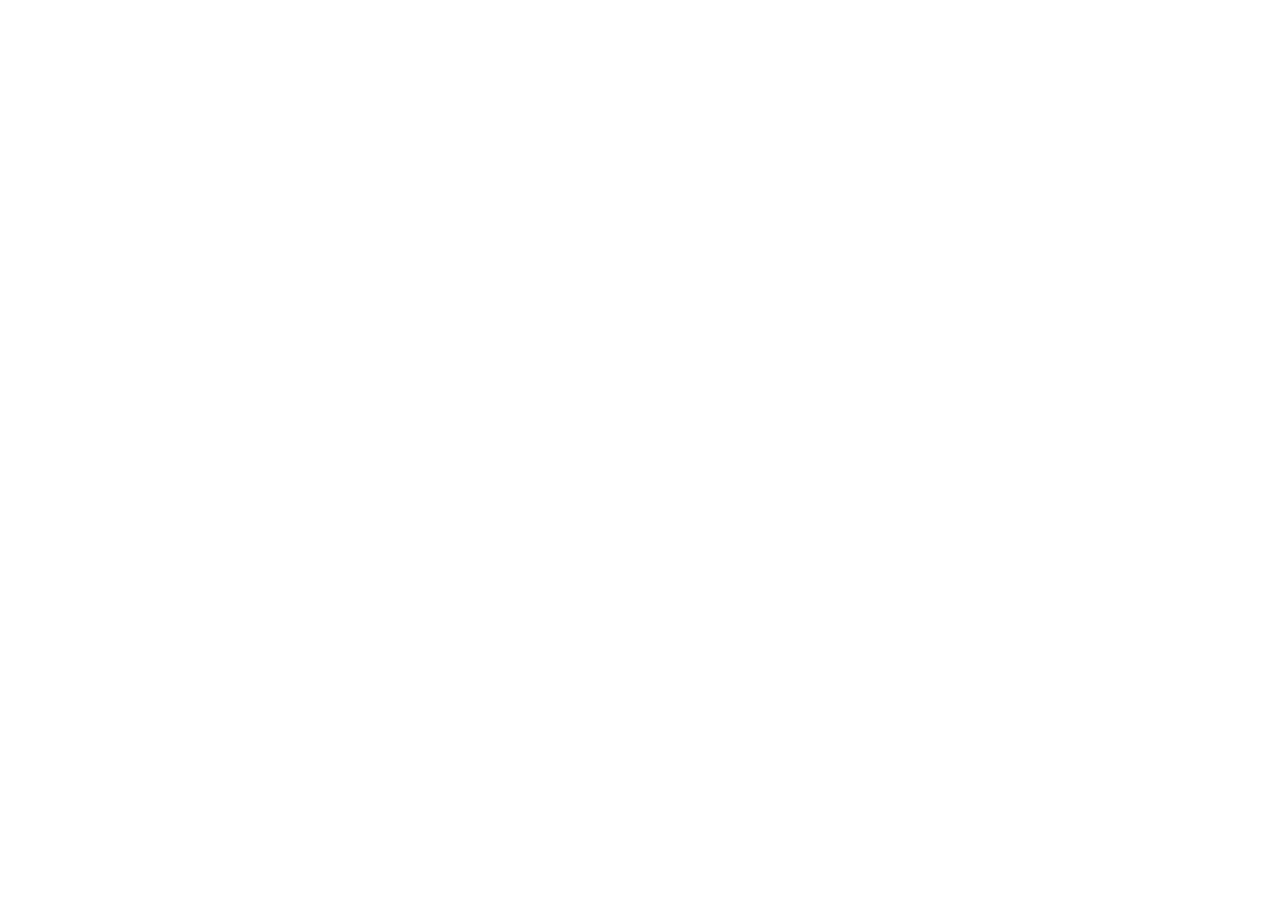
==== commit d94867a3: "Add Android download button and install notice" ====
--- a/docs/index.html
+++ b/docs/index.html
@@ -3,14 +3,14 @@
 <head>
 <meta charset="utf-8">
 <meta name="viewport" content="width=device-width, initial-scale=1">
-<title>HaxOfi - Haxball App</title>
-<meta name="description" content="HaxOfi: cliente de haxball gratis. Jugá siempre del mismo lado, minimapa, vista streamer, camisetas y más. Para Windows y Linux.">
+<title>HaxOfi · Haxball App</title>
+<meta name="description" content="HaxOfi: Haxball gratis con ranked, Haxman, tienda, estadio con hinchada, clips de cada gol y más. Para Windows, Linux, Mac y Android.">
 <meta property="og:type" content="website">
 <meta property="og:site_name" content="HaxOfi">
-<meta property="og:title" content="HaxOfi - Haxball App">
-<meta property="og:description" content="Cliente de haxball gratis: jugá siempre del mismo lado, minimapa, modo streamer, camisetas, repeticiones y más. Para Windows y Linux.">
+<meta property="og:title" content="HaxOfi · Haxball App">
+<meta property="og:description" content="Haxball gratis con ranked 1v1, 3v3, Real Soccer y Haxman, tienda de canchas y pelotas, estadio con recibimiento, tribuna y clips. Para Windows, Linux, Mac y Android.">
 <meta property="og:url" content="https://haxofi.com/">
-<meta property="og:image" content="https://haxofi.com/assets/shots/main-menu.png">
+<meta property="og:image" content="https://haxofi.com/assets/og.jpg">
 <meta name="twitter:card" content="summary_large_image">
 <meta name="theme-color" content="#D81F2A">
 <link rel="icon" href="assets/haxofi-icon.svg">
@@ -67,8 +67,8 @@
 /* download blades */
 .dl-row{display:flex;flex-wrap:wrap;gap:14px;align-items:center;margin:30px 0 8px}
 .btn-game{position:relative;border:0;color:#fff;font-family:var(--display);font-style:italic;
-  font-weight:700;text-transform:uppercase;letter-spacing:.08em;font-size:19px;text-decoration:none;
-  padding:16px 26px;transform:skewX(var(--skew));overflow:hidden;transition:filter .12s;
+  font-weight:700;text-transform:uppercase;letter-spacing:.08em;font-size:17px;text-decoration:none;
+  padding:15px 20px;transform:skewX(var(--skew));overflow:hidden;transition:filter .12s;
   display:inline-flex;align-items:center;gap:11px}
 .btn-game > span,.btn-game > svg{transform:skewX(4deg)}
 .btn-game svg{width:21px;height:21px;fill:currentColor;flex:none}
@@ -81,6 +81,12 @@
 .dl-win:hover{filter:brightness(1.12)}
 .dl-linux{background:var(--navy);border:1px solid var(--edge-2)}
 .dl-linux:hover{filter:brightness(1.3)}
+.dl-mac{background:var(--steel-a);border:1px solid var(--edge-2)}
+.dl-mac:hover{filter:brightness(1.4)}
+.dl-android{background:#1B6B3F}
+.dl-android:hover{filter:brightness(1.15)}
+.hero-sub{max-width:620px;margin:18px 0 0;color:var(--dim);font-size:16px}
+.hero-shots{margin-top:34px}
 .dl-discord{background:#5865f2}
 .dl-discord:hover{filter:brightness(1.1)}
 .dl-meta{display:flex;flex-wrap:wrap;gap:8px 20px;align-items:center;color:var(--dim);font-size:12.5px;margin:14px 0 0}
@@ -114,6 +120,8 @@
 .notice p{margin:0 0 10px;color:var(--dim);font-size:13.5px}
 .notice p b{color:var(--text);font-weight:600}
 .notice .btn-game{margin-top:8px;font-size:15px;padding:11px 20px;background:var(--red);cursor:pointer}
+.mac-pick-row{display:flex;flex-wrap:wrap;gap:12px;margin-top:6px}
+.mac-pick-row small{font-size:12px;opacity:.75;margin-left:4px}
 
 /* collaborator discs — same kit swatch as the app (/colors red 55 EB0909 033F85 FFF8F5 033F85) */
 .collabs{display:flex;gap:22px;margin-top:26px}
@@ -194,7 +202,9 @@
   </header>
 
   <section class="hero">
-    <h1 class="disp">El cliente de Haxball<br>con más chiches</h1>
+    <h1 class="disp">Haxball con ranked,<br>estadio y hinchada</h1>
+    <p class="hero-sub">Buscá partido con un botón, subí en el ladder y salí a la cancha con tu hinchada
+      en la tribuna. Gratis para Windows, Linux, Mac y Android.</p>
 
     <div class="dl-row">
       <a class="btn-game dl-win" id="dl-win" href="https://github.com/JuegoEnOficina/HaxOfi/releases/latest">
@@ -205,6 +215,14 @@
         <svg viewBox="0 0 16 16" aria-hidden="true"><path d="M8 0C6.3 0 5.5 1.2 5.5 2.6c0 1 .1 1.8-.2 2.7-.5 1.2-1.7 2.4-2.2 4-.3.9-.2 1.8.1 2.5-.4.3-.6.8-.4 1.3.2.4.6.5 1 .6.4.1.8.4 1.2.7.5.4 1.1.5 1.5.2.3.2.9.3 1.5.3s1.2-.1 1.5-.3c.4.3 1 .2 1.5-.2.4-.3.8-.6 1.2-.7.4-.1.8-.2 1-.6.2-.5 0-1-.4-1.3.3-.7.4-1.6.1-2.5-.5-1.6-1.7-2.8-2.2-4-.3-.9-.2-1.7-.2-2.7C10.5 1.2 9.7 0 8 0zM6.8 3.6c.3 0 .5.3.5.7s-.2.7-.5.7-.5-.3-.5-.7.2-.7.5-.7zm2.4 0c.3 0 .5.3.5.7s-.2.7-.5.7-.5-.3-.5-.7.2-.7.5-.7zM8 5.4c.6 0 1.5.4 1.5.8 0 .3-.8.9-1.5.9s-1.5-.6-1.5-.9c0-.4.9-.8 1.5-.8z"/></svg>
         <span>Descargar para Linux</span>
       </a>
+      <a class="btn-game dl-mac" id="dl-mac" href="base-mac-apple/">
+        <svg viewBox="0 0 16 16" aria-hidden="true"><path d="M11.2 0c.1 1-.3 2-.9 2.7-.6.7-1.6 1.3-2.5 1.2-.1-1 .4-2 .9-2.6C9.3.6 10.4.1 11.2 0zM14.1 11.6c-.4.9-.6 1.3-1.1 2.1-.7 1.1-1.8 2.4-3 2.4-1.1 0-1.4-.7-2.9-.7s-1.8.7-2.9.7C3 16.1 2 14.9 1.3 13.8-.7 10.7-.9 7.1.4 5.2c.9-1.4 2.3-2.2 3.6-2.2 1.4 0 2.2.7 3.3.7 1.1 0 1.8-.7 3.3-.7 1.2 0 2.4.6 3.3 1.7-2.9 1.6-2.4 5.7.2 6.9z"/></svg>
+        <span>Descargar para Mac</span>
+      </a>
+      <a class="btn-game dl-android" id="dl-android" href="base-android/">
+        <svg viewBox="0 -1 16 16" aria-hidden="true"><path fill-rule="evenodd" d="M3.6 5.1 2.4 3a.3.3 0 0 1 .5-.3l1.2 2.1A9 9 0 0 1 8 4c1.4 0 2.7.3 3.9.8l1.2-2.1a.3.3 0 0 1 .5.3l-1.2 2.1c2.2 1.2 3.6 3.5 3.6 6.1H0c0-2.6 1.4-4.9 3.6-6.1zm.8 3.5a.8.8 0 1 0 0-1.6.8.8 0 0 0 0 1.6zm7.2 0a.8.8 0 1 0 0-1.6.8.8 0 0 0 0 1.6z"/></svg>
+        <span>Descargar para Android</span>
+      </a>
       <a class="btn-game dl-discord" href="https://discord.gg/u4h9cDYnM7" rel="noopener">
         <svg viewBox="0 0 24 24" aria-hidden="true"><path d="M20.3 4.4A19.8 19.8 0 0 0 15.4 3c-.2.4-.5.9-.6 1.3a18.3 18.3 0 0 0-5.5 0C9.1 3.9 8.8 3.4 8.6 3a19.7 19.7 0 0 0-4.9 1.5C.6 9.1-.3 13.6.2 18.1a19.9 19.9 0 0 0 6 3c.5-.7.9-1.4 1.3-2.1-.7-.3-1.4-.6-2-1l.5-.4a14.2 14.2 0 0 0 12 0l.5.4c-.6.4-1.3.7-2 1 .4.7.8 1.4 1.3 2.1a19.8 19.8 0 0 0 6-3c.6-5.2-.9-9.7-3.5-13.7ZM8.5 15.3c-1.2 0-2.1-1.1-2.1-2.4s.9-2.4 2.1-2.4 2.2 1.1 2.1 2.4c0 1.3-.9 2.4-2.1 2.4Zm7 0c-1.2 0-2.1-1.1-2.1-2.4s.9-2.4 2.1-2.4 2.2 1.1 2.1 2.4c0 1.3-.9 2.4-2.1 2.4Z"/></svg>
         <span>Unite al Discord</span>
@@ -223,6 +241,14 @@
         <span class="cm-swatch"><span class="cm-stripes"></span><span class="cm-swtext">⬡</span></span>
         <span class="collab-name">JEO</span>
       </a>
+    </div>
+  </section>
+
+  <section class="shot-grid hero-shots">
+    <div class="panel shot wide">
+      <div class="shot-head"><span class="bar"></span><span class="t">Recibimiento</span></div>
+      <div class="shot-img"><img src="assets/shots/recibimiento.webp" alt="Estadio lleno con humo, bengalas y la tribuna con los nombres de los hinchas" onerror="this.parentNode.classList.add('missing')"><div class="ph">captura pendiente</div></div>
+      <p>Los equipos salen a la cancha con humo, bengalas y fuegos artificiales. Arriba, la tribuna con cada hincha y su nombre.</p>
     </div>
   </section>
 
@@ -248,94 +274,117 @@
   <div class="blade"><div class="plate"><span>Por qué HaxOfi</span></div></div>
   <section class="feat-grid">
     <div class="panel feat">
+      <div class="fk"><span>Ranked</span></div>
+      <h3>Buscá partido</h3>
+      <p>1v1, 3v3 y Real Soccer con elo por modo y un ladder con los mejores. En Haxman entran hasta treinta jugadores, cada uno defiende su arco y gana la última vida en pie.</p>
+    </div>
+    <div class="panel feat">
+      <div class="fk"><span>Grupo</span></div>
+      <h3>Jugá con amigos</h3>
+      <p>Armá grupo desde tu lista de amigos y caen todos del mismo lado. Cada uno marca su puesto, de arquero a delantero. Chat privado y quién está conectado.</p>
+    </div>
+    <div class="panel feat">
+      <div class="fk"><span>Tienda</span></div>
+      <h3>Nivel, fichas y tienda</h3>
+      <p>Cada partido suma experiencia y fichas, más si ganás. Canjealas por canchas y pelotas con estela y sonido propio, y usalas en todos tus partidos.</p>
+    </div>
+    <div class="panel feat">
+      <div class="fk"><span>Estadio</span></div>
+      <h3>Recibimiento</h3>
+      <p>Tribunas con los colores de cada equipo, trapos, humo, bengalas y fuegos artificiales cuando los equipos salen a la cancha.</p>
+    </div>
+    <div class="panel feat">
+      <div class="fk"><span>Tribuna</span></div>
+      <h3>Alentá desde la tribuna</h3>
+      <p>Entrá a la tribuna de una sala con tu equipo, movete entre la gente y prendé bengalas, tres tiros y candelas.</p>
+    </div>
+    <div class="panel feat">
+      <div class="fk"><span>Clips</span></div>
+      <h3>Clips de cada gol</h3>
+      <p>Cada gol se repite en una esquina mientras el partido sigue. Con la C clipeás cualquier jugada y la bajás en MP4, lista para mandar por Discord.</p>
+    </div>
+  </section>
+
+  <div class="blade"><div class="plate"><span>Haxball de siempre, mejorado</span></div></div>
+  <section class="feat-grid">
+    <div class="panel feat">
       <div class="fk"><span>Rotación</span></div>
       <h3>Siempre del mismo lado</h3>
-      <p>Elegí izquierda o derecha y la cancha se da vuelta sola según tu equipo: siempre
-        atacás para el mismo lado. También podés invertir la vista arriba/abajo si te
-        resulta más cómodo.</p>
-    </div>
-    <div class="panel feat">
-      <div class="fk"><span>Mapa</span></div>
-      <h3>Minimapa</h3>
-      <p>Vista completa de la cancha en una esquina, con tamaño, posición, zoom y opacidad
-        configurables.</p>
+      <p>Elegí izquierda o derecha y la cancha se da vuelta sola según tu equipo: siempre atacás para el mismo lado. También podés invertir la vista arriba/abajo si te resulta más cómodo.</p>
+    </div>
+    <div class="panel feat">
+      <div class="fk"><span>Salas</span></div>
+      <h3>Salas y host</h3>
+      <p>Lista de salas con favoritas, últimas visitadas y filtro por país. Si hosteás, cambiá nombre y cupo con la sala creada y activá plugins y modos como 8MAN o Real Soccer sin scripts.</p>
     </div>
     <div class="panel feat">
       <div class="fk"><span>Stream</span></div>
       <h3>Modo streamer</h3>
-      <p>Una ventana aparte con el juego, el marcador, el minimapa, el chat y la opción de
-        mostrar las teclas que apretás, con una extrapolación independiente de la ventana
-        principal. Armada para capturar directo en OBS y transmitir tus partidos.</p>
-    </div>
-    <div class="panel feat">
-      <div class="fk"><span>Kits</span></div>
-      <h3>Camisetas</h3>
-      <p>Creá y guardá tus propias camisetas, o copiá los colores de la sala.</p>
-    </div>
-    <div class="panel feat">
-      <div class="fk"><span>Host</span></div>
-      <h3>Crear salas</h3>
-      <p>Cambiá el nombre de la sala y la cantidad de jugadores con la sala ya creada, mirá
-        la lista de baneados y ponele plugins como PowerShot, sin necesidad de scripts.</p>
-    </div>
-    <div class="panel feat">
-      <div class="fk"><span>Replays</span></div>
-      <h3>Repeticiones</h3>
-      <p>Mirá replays con marcador y estadísticas: posesión, tiros, pases, toques y mapa de calor.</p>
-    </div>
-    <div class="panel feat">
-      <div class="fk"><span>Chat</span></div>
-      <h3>Macros</h3>
-      <p>Asigná una tecla a un mensaje de chat (ej: F → «!afk»).</p>
+      <p>Una ventana aparte con su propia extrapolación, el marcador, el minimapa, el chat y las teclas que apretás. Lista para capturar en OBS.</p>
+    </div>
+    <div class="panel feat">
+      <div class="fk"><span>Marcador</span></div>
+      <h3>Marcador</h3>
+      <p>Tres diseños con el escudo de la app, goleador y asistencia en cada gol y el alargue bajo el reloj. También podés armar el tuyo en HTML y CSS.</p>
+    </div>
+    <div class="panel feat">
+      <div class="fk"><span>Estilo</span></div>
+      <h3>A tu gusto</h3>
+      <p>Minimapa, pelota 3D que gira hacia donde va, colores de pelota y halo, camisetas propias, macros de chat y ocho temas para toda la app.</p>
+    </div>
+    <div class="panel feat">
+      <div class="fk"><span>FPS</span></div>
+      <h3>Rendimiento</h3>
+      <p>Calidad gráfica en tres niveles: Media saca la pirotecnia y Baja también el estadio y los efectos de la pelota. Límite de FPS y escala de resolución para jugar fluido en cualquier PC.</p>
     </div>
   </section>
 
   <div class="blade"><div class="plate"><span>La app por dentro</span></div></div>
   <section class="shot-grid">
     <div class="panel shot wide">
-      <div class="shot-head"><span class="bar"></span><span class="t">Menú principal</span></div>
-      <div class="shot-img"><img src="assets/shots/main-menu.png" alt="Menú principal de HaxOfi" loading="lazy" onerror="this.parentNode.classList.add('missing')"><div class="ph">captura pendiente</div></div>
-      <p>Novedades de cada versión, el Discord de la comunidad y tus salas recientes, apenas abrís la app.</p>
-    </div>
-    <div class="panel shot wide">
-      <div class="shot-head"><span class="bar"></span><span class="t">En pleno partido</span></div>
-      <div class="shot-img"><img src="assets/shots/ingame.png" alt="Partido con minimapa y marcador" loading="lazy" onerror="this.parentNode.classList.add('missing')"><div class="ph">captura pendiente</div></div>
-      <p>El juego de siempre, con el marcador de la app y el minimapa siguiendo la pelota abajo a la derecha.</p>
-    </div>
-    <div class="panel shot">
-      <div class="shot-head"><span class="bar"></span><span class="t">Lista de salas</span></div>
-      <div class="shot-img"><img src="assets/shots/roomlist.png" alt="Lista de salas" loading="lazy" onerror="this.parentNode.classList.add('missing')"><div class="ph">captura pendiente</div></div>
-      <p>Explorá las salas disponibles y volvé al toque a las que jugaste hace poco.</p>
-    </div>
-    <div class="panel shot">
-      <div class="shot-head"><span class="bar"></span><span class="t">Camisetas</span></div>
-      <div class="shot-img"><img src="assets/shots/camisetas.png" alt="Editor de camisetas" loading="lazy" onerror="this.parentNode.classList.add('missing')"><div class="ph">captura pendiente</div></div>
-      <p>Creá y guardá tus propias camisetas, o copiá los colores de la sala.</p>
-    </div>
-    <div class="panel shot">
-      <div class="shot-head"><span class="bar"></span><span class="t">Vídeo</span></div>
-      <div class="shot-img"><img src="assets/shots/video.png" alt="Ajustes de vídeo" loading="lazy" onerror="this.parentNode.classList.add('missing')"><div class="ph">captura pendiente</div></div>
-      <p>Ajustes de vídeo para dejar los gráficos y el rendimiento a tu gusto.</p>
-    </div>
-    <div class="panel shot">
-      <div class="shot-head"><span class="bar"></span><span class="t">Menú de host</span></div>
-      <div class="shot-img"><img src="assets/shots/host.png" alt="Menú de host" loading="lazy" onerror="this.parentNode.classList.add('missing')"><div class="ph">captura pendiente</div></div>
-      <p>Si hosteás una sala: nombre, clave, límite de jugadores y bans desde un panel.</p>
-    </div>
-    <div class="panel shot">
-      <div class="shot-head"><span class="bar"></span><span class="t">Plugins de host</span></div>
-      <div class="shot-img"><img src="assets/shots/host-plugins.png" alt="Plugins del menú de host" loading="lazy" onerror="this.parentNode.classList.add('missing')"><div class="ph">captura pendiente</div></div>
-      <p>Activá plugins como PowerShot y ajustá sus variables sin salir de la sala.</p>
-    </div>
-    <div class="panel shot">
-      <div class="shot-head"><span class="bar"></span><span class="t">Minimapa</span></div>
-      <div class="shot-img"><img src="assets/shots/minimap.png" alt="Ajustes del minimapa" loading="lazy" onerror="this.parentNode.classList.add('missing')"><div class="ph">captura pendiente</div></div>
-      <p>Elegí tamaño, zoom, opacidad y posición; puede seguir la pelota y aplicar tu rotación/espejo.</p>
-    </div>
-    <div class="panel shot">
-      <div class="shot-head"><span class="bar"></span><span class="t">Ventana de streamer</span></div>
-      <div class="shot-img"><img src="assets/shots/streamer.png" alt="Ajustes de la ventana de streamer" loading="lazy" onerror="this.parentNode.classList.add('missing')"><div class="ph">captura pendiente</div></div>
-      <p>Segunda ventana con su propia extrapolación y FPS, lista para capturar en OBS: tus viewers ven el juego normal aunque vos juegues con extrapolación alta.</p>
+      <div class="shot-head"><span class="bar"></span><span class="t">Jugar</span></div>
+      <div class="shot-img"><img src="assets/shots/ranked.webp" alt="Pantalla de ranked con un grupo de 3v3 armado" loading="lazy" onerror="this.parentNode.classList.add('missing')"><div class="ph">captura pendiente</div></div>
+      <p>Elegí modo, armá grupo con amigos y marcá tu puesto. El partido arranca cuando todos aceptan.</p>
+    </div>
+    <div class="panel shot">
+      <div class="shot-head"><span class="bar"></span><span class="t">Gol</span></div>
+      <div class="shot-img"><img src="assets/shots/gol.webp" alt="Gol en un estadio lleno con trapos de los dos equipos" loading="lazy" onerror="this.parentNode.classList.add('missing')"><div class="ph">captura pendiente</div></div>
+      <p>Cada gol se celebra en el marcador y en las tribunas, con los trapos de cada equipo.</p>
+    </div>
+    <div class="panel shot">
+      <div class="shot-head"><span class="bar"></span><span class="t">Resultado</span></div>
+      <div class="shot-img"><img src="assets/shots/resultado.webp" alt="Pantalla de victoria con elo, experiencia y fichas" loading="lazy" onerror="this.parentNode.classList.add('missing')"><div class="ph">captura pendiente</div></div>
+      <p>Al terminar, el elo ganado, la experiencia, las fichas y cada subida de nivel.</p>
+    </div>
+    <div class="panel shot">
+      <div class="shot-head"><span class="bar"></span><span class="t">Pelotas</span></div>
+      <div class="shot-img"><img src="assets/shots/tienda-pelotas.webp" alt="Tienda de pelotas" loading="lazy" onerror="this.parentNode.classList.add('missing')"><div class="ph">captura pendiente</div></div>
+      <p>Pelotas con estela y sonido propio. Cada una se ve como en la cancha antes de comprarla.</p>
+    </div>
+    <div class="panel shot">
+      <div class="shot-head"><span class="bar"></span><span class="t">Canchas</span></div>
+      <div class="shot-img"><img src="assets/shots/tienda-canchas.webp" alt="Tienda de canchas" loading="lazy" onerror="this.parentNode.classList.add('missing')"><div class="ph">captura pendiente</div></div>
+      <p>Canchas para 1v1 y 3v3, de las de la casa a las épicas. Algunas se desbloquean con nivel.</p>
+    </div>
+    <div class="panel shot">
+      <div class="shot-head"><span class="bar"></span><span class="t">Perfil</span></div>
+      <div class="shot-img"><img src="assets/shots/perfil.webp" alt="Perfil con curva de elo e historial de partidos" loading="lazy" onerror="this.parentNode.classList.add('missing')"><div class="ph">captura pendiente</div></div>
+      <p>Curva de elo, rachas y el historial completo, con el detalle de cada partido.</p>
+    </div>
+    <div class="panel shot">
+      <div class="shot-head"><span class="bar"></span><span class="t">Ladder</span></div>
+      <div class="shot-img"><img src="assets/shots/ladder.webp" alt="Ladder de 1v1 con el podio" loading="lazy" onerror="this.parentNode.classList.add('missing')"><div class="ph">captura pendiente</div></div>
+      <p>Los mejores de cada modo y tu puesto, siempre a la vista.</p>
+    </div>
+    <div class="panel shot">
+      <div class="shot-head"><span class="bar"></span><span class="t">Salas</span></div>
+      <div class="shot-img"><img src="assets/shots/salas.webp" alt="Lista de salas de Haxball con estadísticas de la sala elegida" loading="lazy" onerror="this.parentNode.classList.add('missing')"><div class="ph">captura pendiente</div></div>
+      <p>Las salas de Haxball de siempre, con favoritas, filtro por país y las estadísticas de cada sala.</p>
+    </div>
+    <div class="panel shot">
+      <div class="shot-head"><span class="bar"></span><span class="t">Ajustes</span></div>
+      <div class="shot-img"><img src="assets/shots/ajustes-juego.webp" alt="Ajustes de juego" loading="lazy" onerror="this.parentNode.classList.add('missing')"><div class="ph">captura pendiente</div></div>
+      <p>Jugá siempre del mismo lado y cambiá el fondo de la cancha, el halo y el grosor de discos y líneas.</p>
     </div>
   </section>
 
@@ -362,39 +411,96 @@
   </div>
 </div>
 
+<div class="notice-overlay" id="mac-pick" role="dialog" aria-modal="true" aria-labelledby="mac-pick-title">
+  <div class="panel notice">
+    <h3 id="mac-pick-title">¿Qué Mac tenés?</h3>
+    <p>Abrí el menú Apple y entrá a <b>Acerca de esta Mac</b>. Si en <b>Chip</b> dice Apple M1, M2 o
+      posterior, es Apple Silicon. Si dice <b>Procesador</b> Intel, es Intel.</p>
+    <div class="mac-pick-row">
+      <a class="btn-game" id="dl-mac-apple" href="base-mac-apple/"><span>Apple Silicon<small></small></span></a>
+      <a class="btn-game" id="dl-mac-intel" href="base-mac-intel/"><span>Intel<small></small></span></a>
+    </div>
+  </div>
+</div>
+
+<div class="notice-overlay" id="mac-notice" role="dialog" aria-modal="true" aria-labelledby="mac-notice-title">
+  <div class="panel notice">
+    <h3 id="mac-notice-title">Ya se está descargando</h3>
+    <p>La app no está firmada por Apple, así que la primera vez macOS la bloquea al abrirla.</p>
+    <p>Abrí el .dmg y arrastrá HaxOfi a <b>Aplicaciones</b>. Abrila una vez, cerrá el aviso y
+      entrá a <b>Ajustes del Sistema</b>, <b>Privacidad y seguridad</b>. Abajo aparece HaxOfi:
+      hacé clic en <b>Abrir igualmente</b>.</p>
+    <p>Si macOS dice que la app está dañada, abrí la Terminal y pegá
+      <b>xattr -cr /Applications/HaxOfi.app</b></p>
+    <button class="btn-game" id="mac-notice-ok"><span>Entendido</span></button>
+  </div>
+</div>
+
+<div class="notice-overlay" id="android-notice" role="dialog" aria-modal="true" aria-labelledby="android-notice-title">
+  <div class="panel notice">
+    <h3 id="android-notice-title">Ya se está descargando</h3>
+    <p>La app se instala desde el archivo .apk, no desde Play Store. Necesita Android 9 o posterior.
+      Si estás en la compu, entrá a <b>haxofi.com</b> desde el celular.</p>
+    <p>Si el navegador avisa que el archivo puede ser dañino, tocá <b>Descargar de todas formas</b>.</p>
+    <p>Cuando termine la descarga, abrí el archivo. Si Android pide permiso para instalar apps
+      desconocidas, tocá <b>Configuración</b>, activá <b>Permitir de esta fuente</b> y volvé atrás.
+      Después tocá <b>Instalar</b>.</p>
+    <p>Si Play Protect avisa que no conoce la app, tocá <b>Más detalles</b> y después
+      <b>Instalar de todas formas</b>. Las actualizaciones llegan desde la misma app.</p>
+    <button class="btn-game" id="android-notice-ok"><span>Entendido</span></button>
+  </div>
+</div>
+
+<script src="dl.js"></script>
 <script>
-// Fill download links with the latest release assets; fall back to the releases page.
+// Point the download buttons straight at the assets (the slug pages navigate away, and the page has to stay put
+// for the SmartScreen/Gatekeeper notice). Links already point at the releases page or slug pages as a fallback.
 (function () {
-  var FALLBACK = 'https://github.com/JuegoEnOficina/HaxOfi/releases/latest';
-  fetch('https://api.github.com/repos/JuegoEnOficina/HaxOfi/releases/latest')
-    .then(function (r) { return r.ok ? r.json() : null; })
-    .then(function (rel) {
-      if (!rel || !rel.assets) return;
-      function find(re) {
-        for (var i = 0; i < rel.assets.length; i++)
-          if (re.test(rel.assets[i].name)) return rel.assets[i].browser_download_url;
-        return FALLBACK;
-      }
-      // The base app by name: the release also carries the brand builds (AppCZAPP-*, AppNT-*), and the
-      // first -win.zip / .AppImage in the list is a brand's, so a plain suffix match served CzApp.
-      document.getElementById('dl-win').href = find(/^AppHaxOfi-[\d.]+(-[\w.]+)?-win\.zip$/i);
-      document.getElementById('dl-linux').href = find(/^HaxOfi-[\d.]+(-[\w.]+)?-x86_64\.AppImage$/i);
-      var v = document.getElementById('ver-plate');
-      v.innerHTML = '<span>' + (rel.tag_name || '').replace(/[<>&]/g, '') + '</span>';
-    })
-    .catch(function () { /* links already point at the releases page */ });
-
-  // Windows download: let the download start, then explain the SmartScreen warning.
-  var notice = document.getElementById('win-notice');
-  document.getElementById('dl-win').addEventListener('click', function () {
-    notice.classList.add('open');
+  window.haxofiDownloads.then(function (download) {
+    function fill(linkId, slug) {
+      var found = download(slug);
+      if (found) document.getElementById(linkId).href = found.url;
+      return found;
+    }
+    var win = fill('dl-win', 'base');
+    fill('dl-linux', 'base-linux');
+    fill('dl-android', 'base-android');
+    // Mac builds can lag behind (none since 1.5.0), so each choice names the version it downloads.
+    [['dl-mac-apple', 'base-mac-apple'], ['dl-mac-intel', 'base-mac-intel']].forEach(function (choice) {
+      var found = fill(choice[0], choice[1]);
+      if (found) document.querySelector('#' + choice[0] + ' small').textContent = found.tag;
+    });
+    if (win) document.querySelector('#ver-plate span').textContent = win.tag;
   });
-  document.getElementById('win-notice-ok').addEventListener('click', function () {
-    notice.classList.remove('open');
+
+  var macPick = document.getElementById('mac-pick');
+  document.getElementById('dl-mac').addEventListener('click', function (e) {
+    e.preventDefault();
+    macPick.classList.add('open');
   });
-  notice.addEventListener('click', function (e) {
-    if (e.target === notice) notice.classList.remove('open');
+  // Backdrop click cancels; a choice downloads and closes the picker, then the Gatekeeper notice opens.
+  macPick.addEventListener('click', function (e) {
+    if (e.target === macPick || e.target.closest('a')) macPick.classList.remove('open');
   });
+
+  // Unsigned downloads: let the download start, then explain the OS warning (SmartScreen, Gatekeeper).
+  function explainOnClick(noticeId, triggerIds) {
+    var notice = document.getElementById(noticeId);
+    triggerIds.forEach(function (triggerId) {
+      document.getElementById(triggerId).addEventListener('click', function () {
+        notice.classList.add('open');
+      });
+    });
+    document.getElementById(noticeId + '-ok').addEventListener('click', function () {
+      notice.classList.remove('open');
+    });
+    notice.addEventListener('click', function (e) {
+      if (e.target === notice) notice.classList.remove('open');
+    });
+  }
+  explainOnClick('win-notice', ['dl-win']);
+  explainOnClick('mac-notice', ['dl-mac-apple', 'dl-mac-intel']);
+  explainOnClick('android-notice', ['dl-android']);
 
   // Discord cards: live icon + member counts from the invite API (same source the app uses).
   document.querySelectorAll('.dc[data-invite]').forEach(function (card) {
